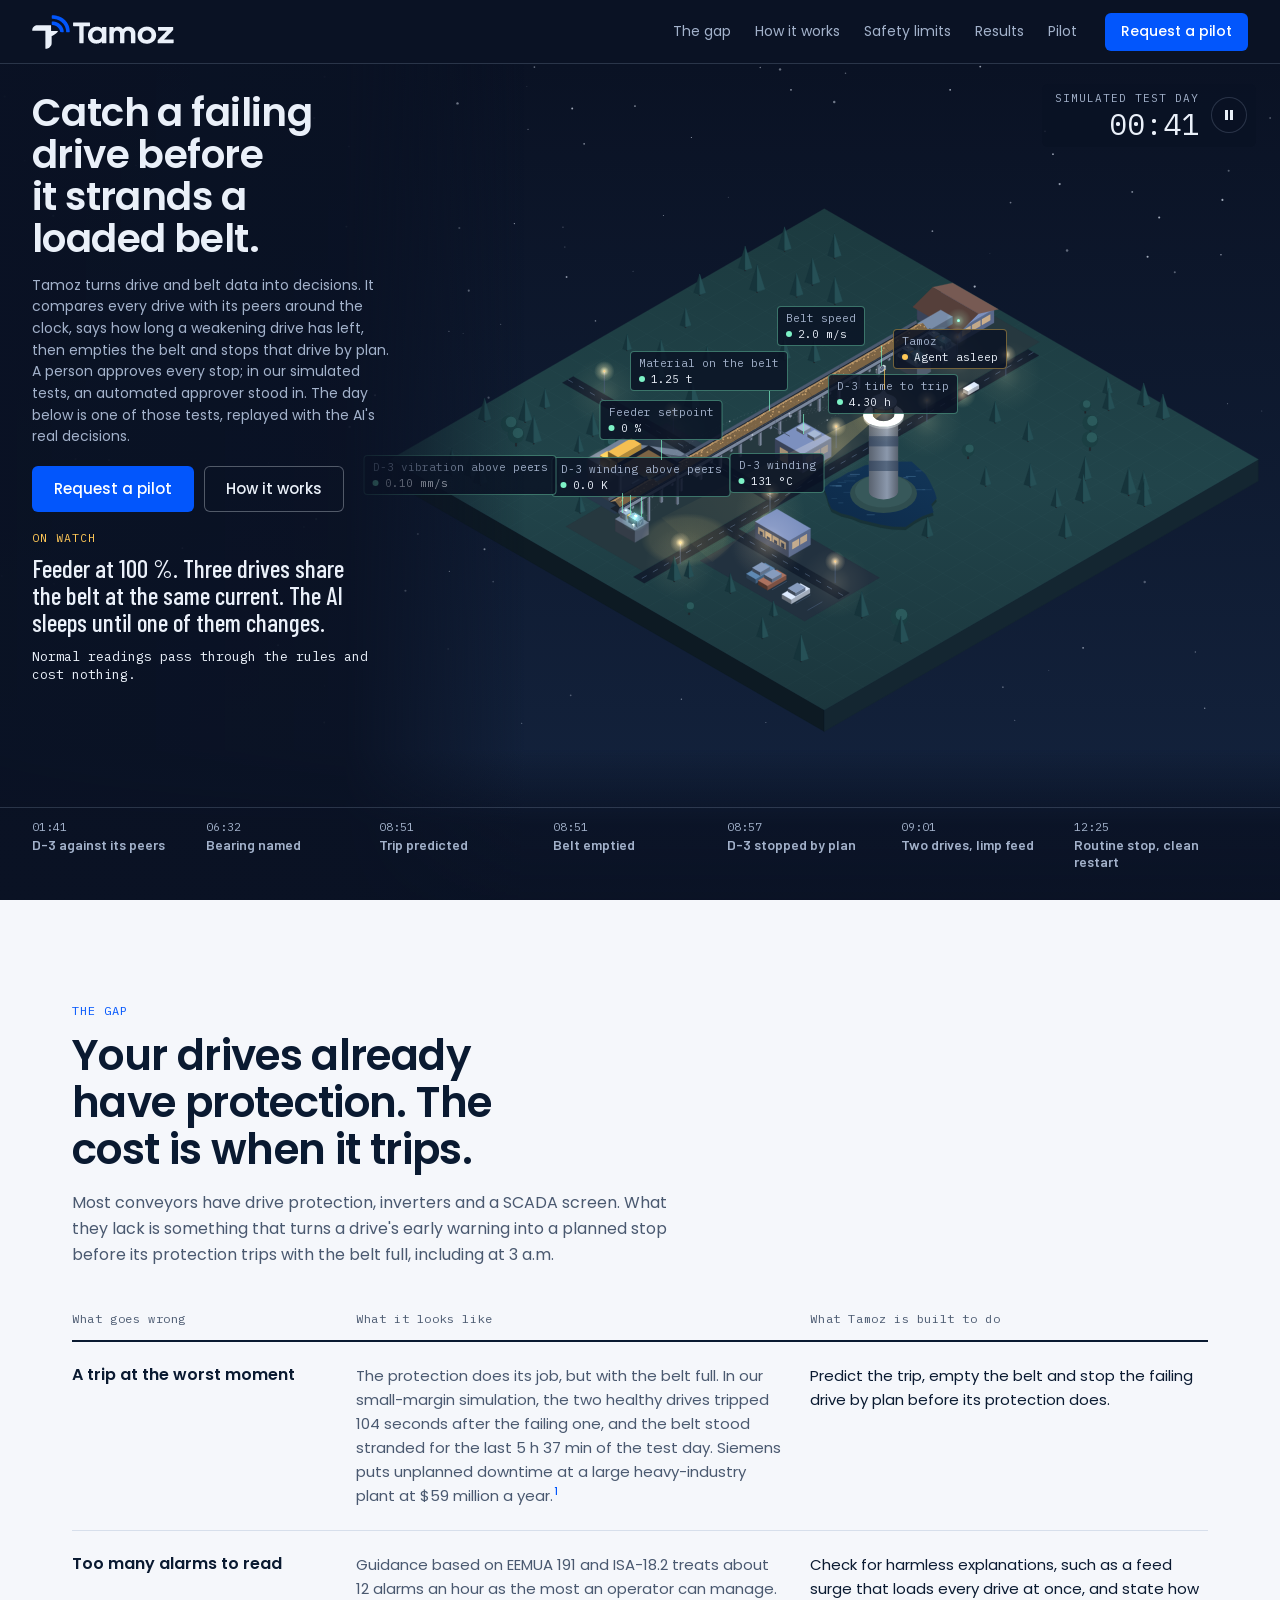
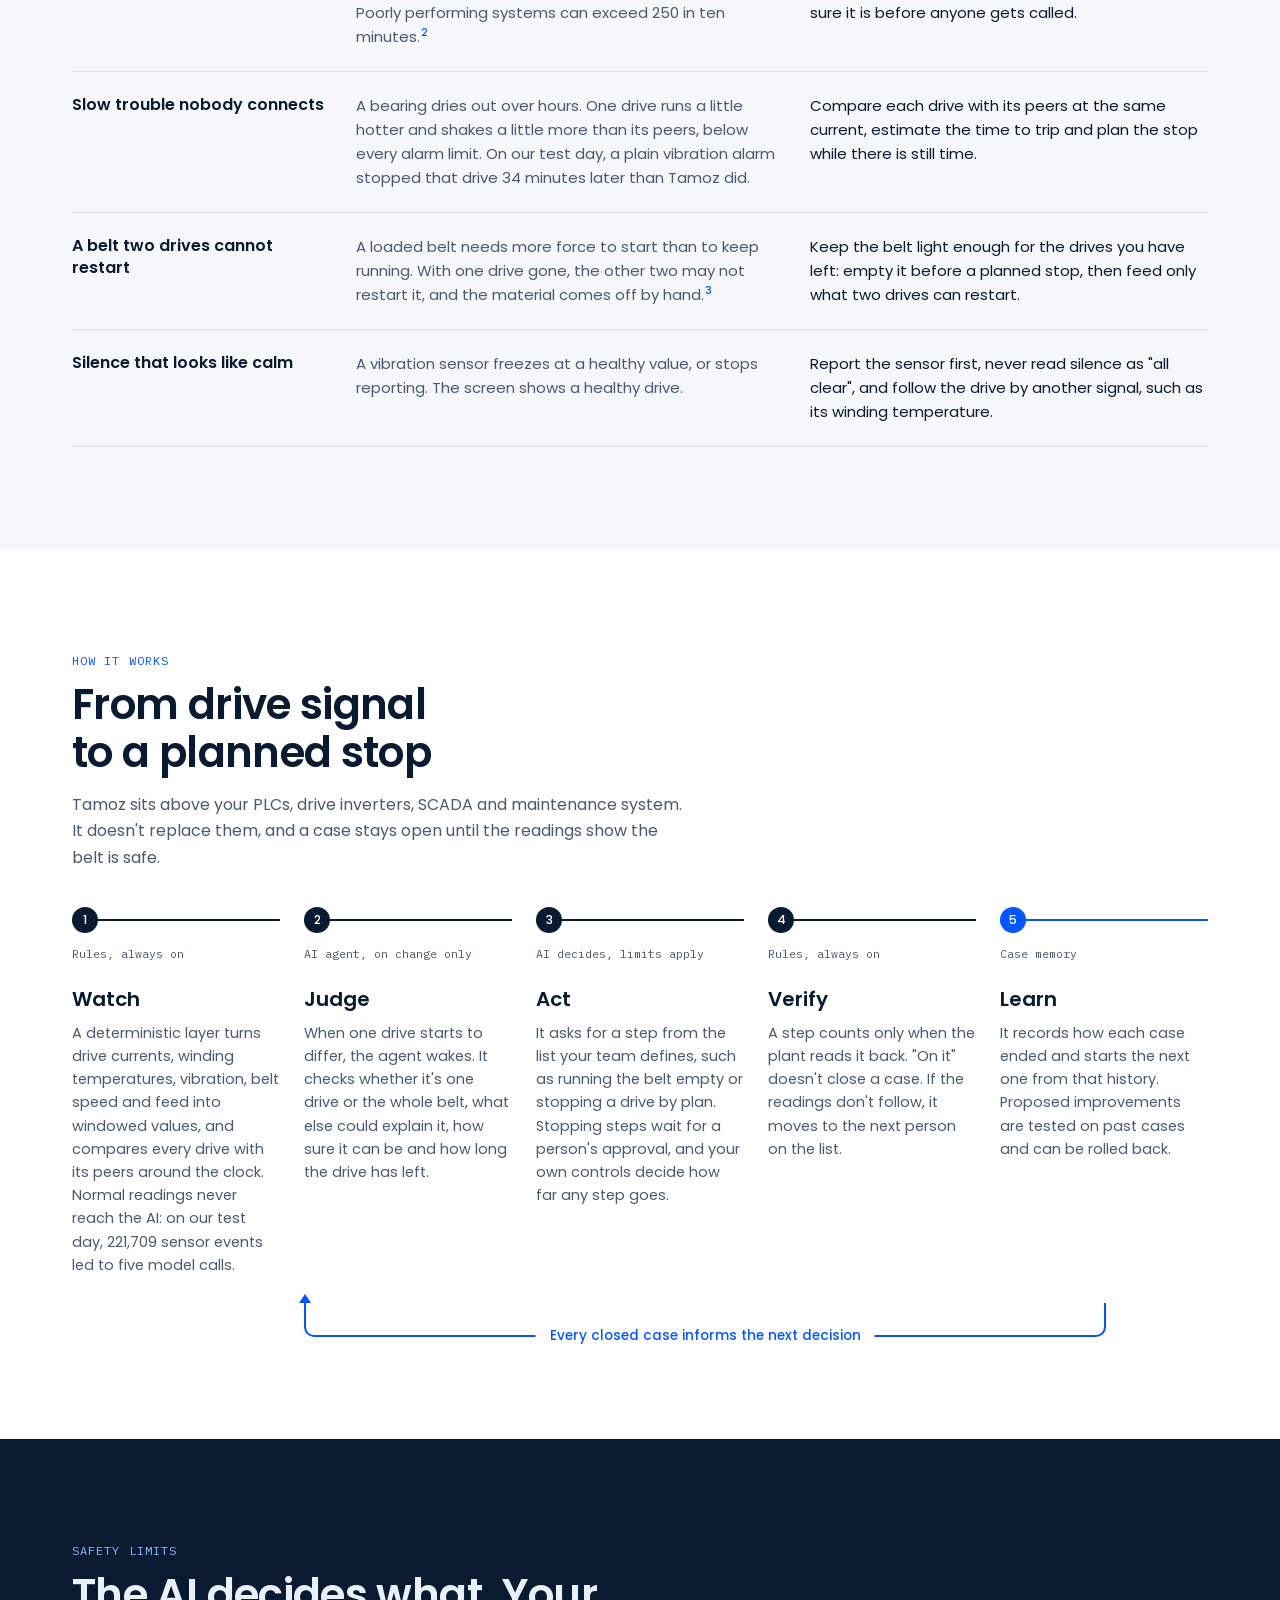
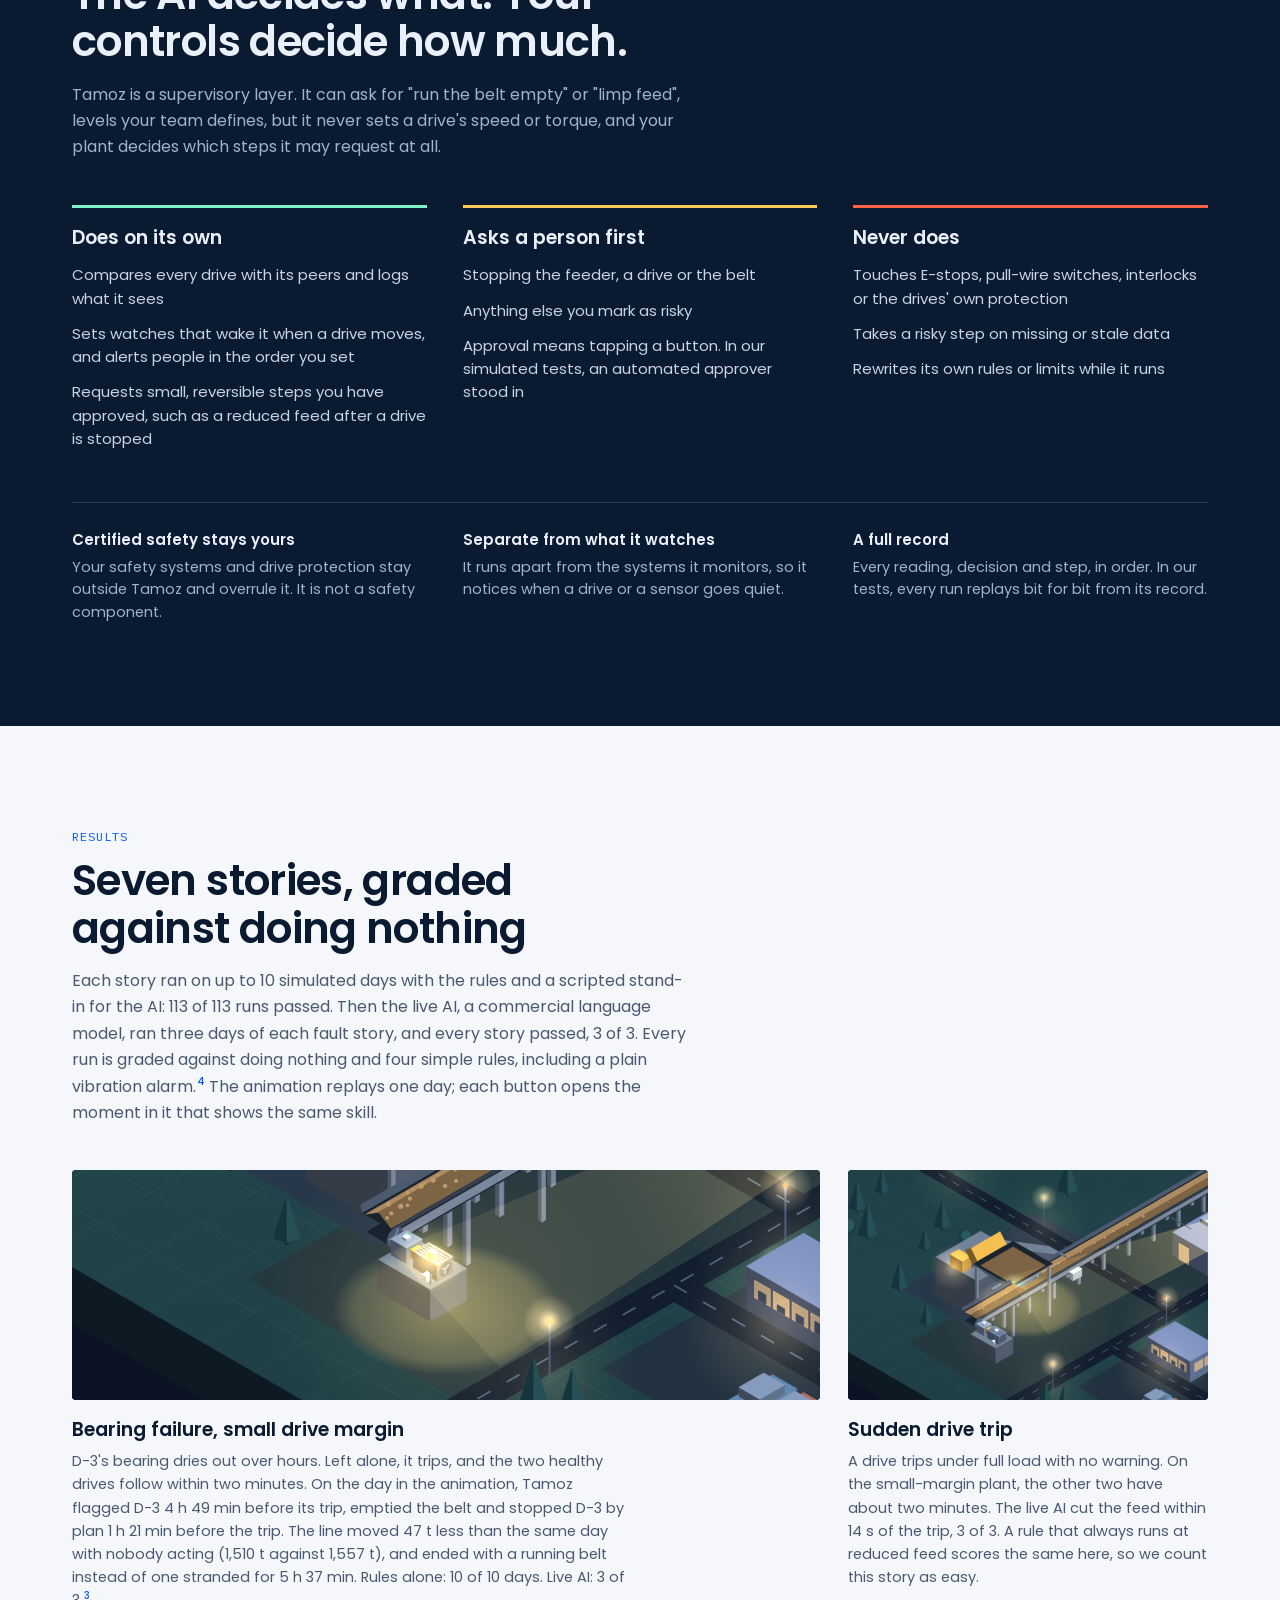
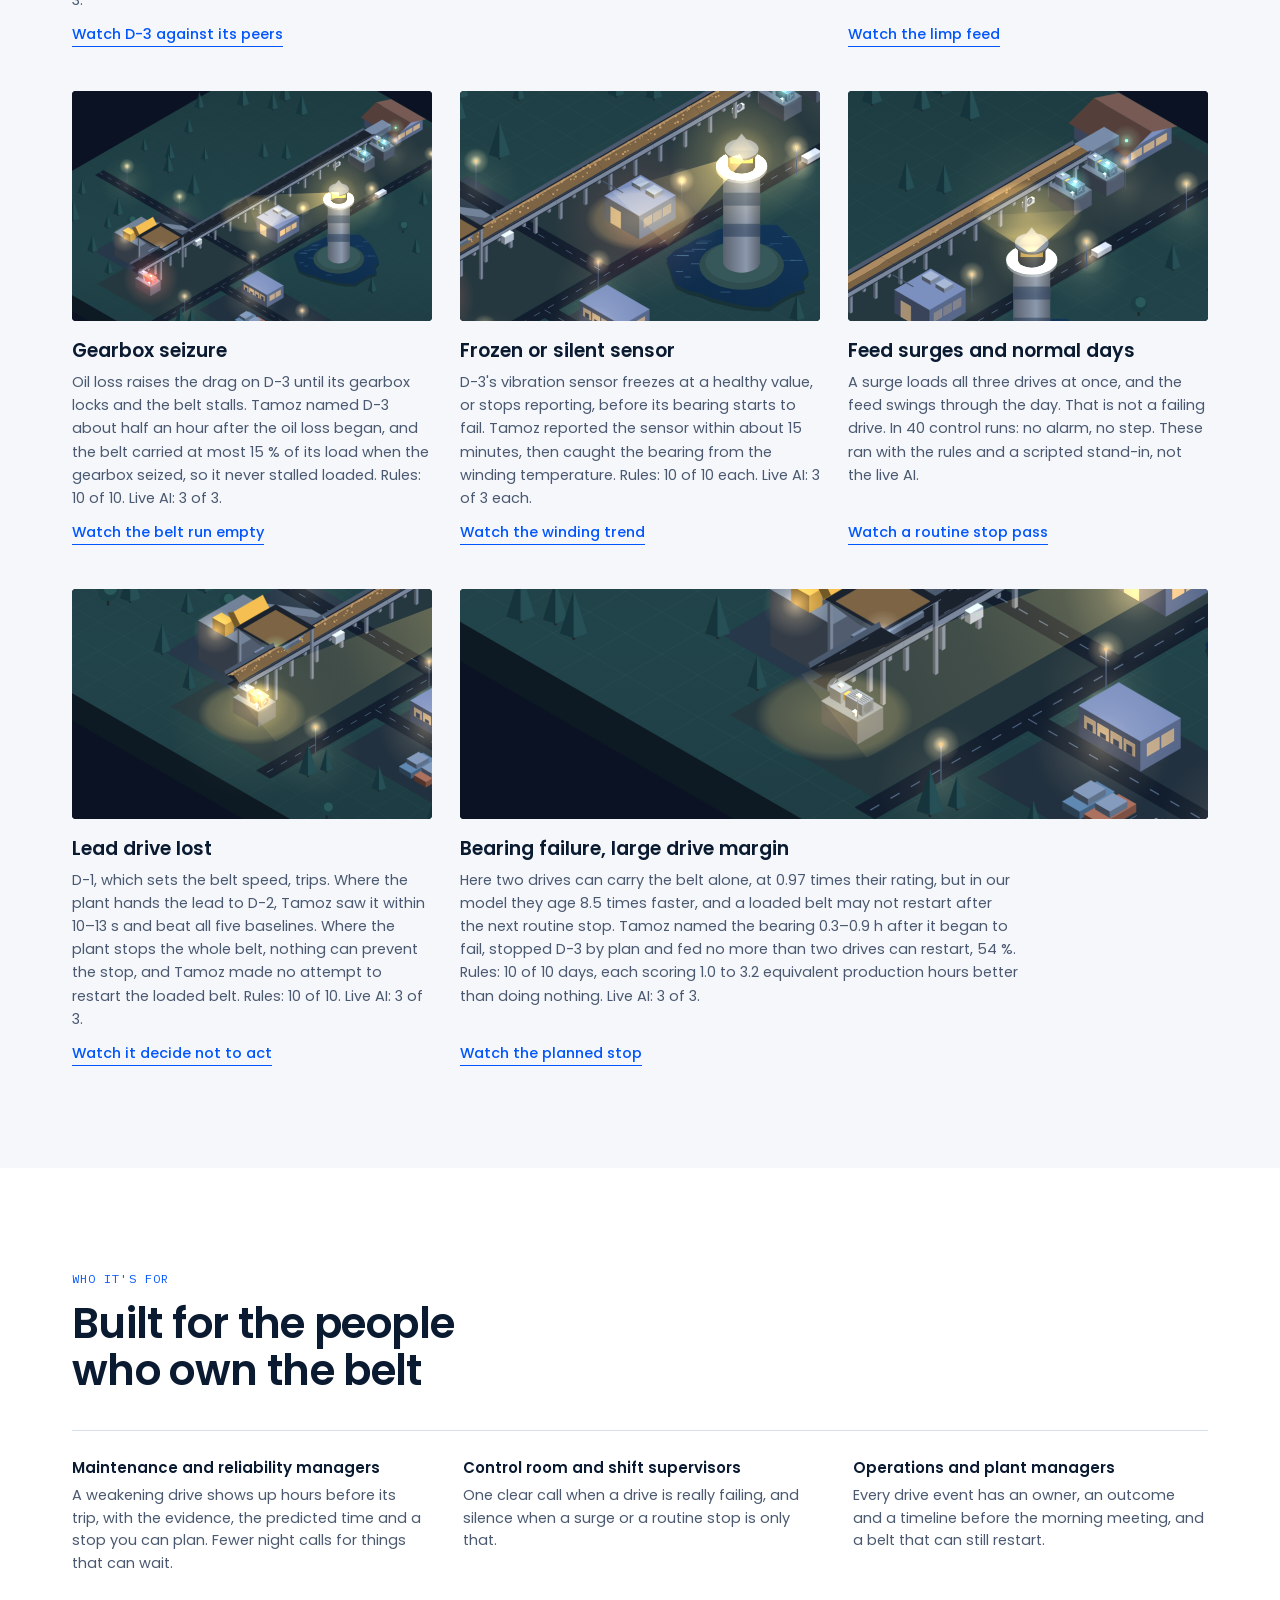
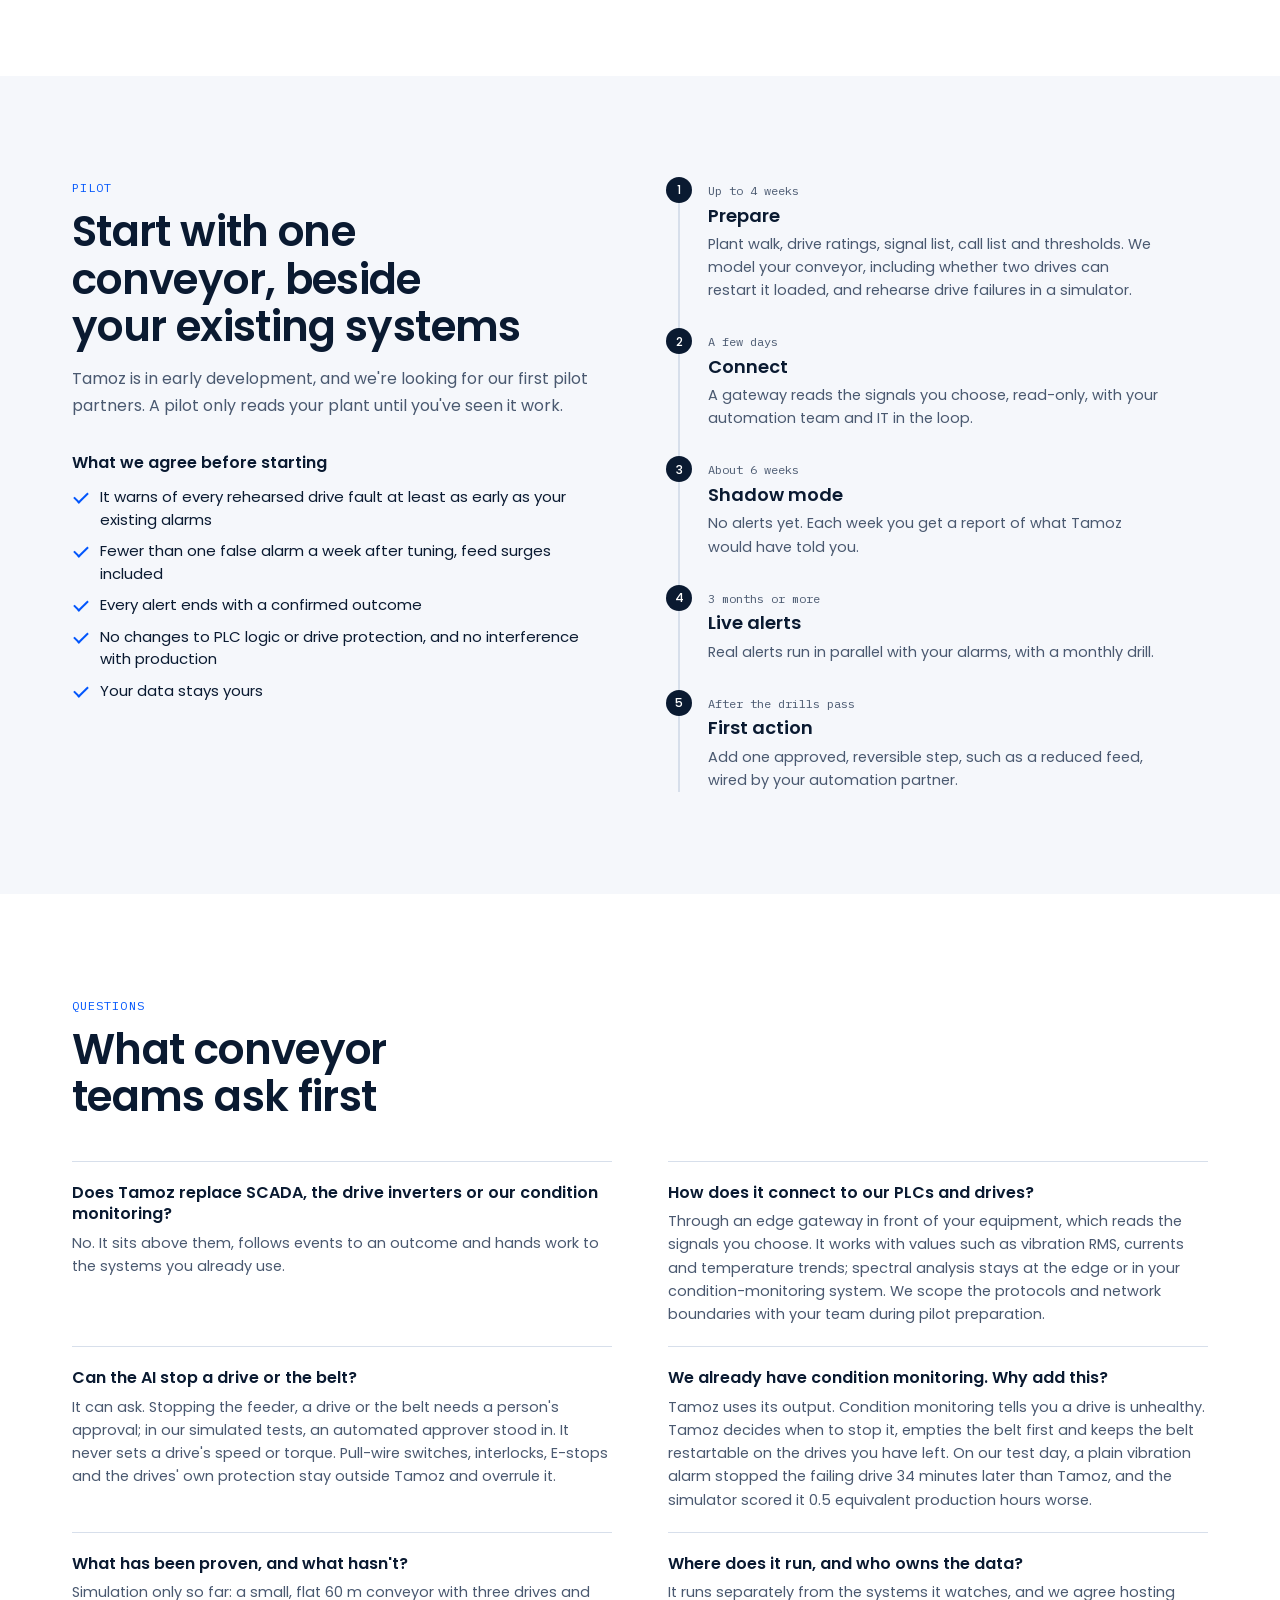
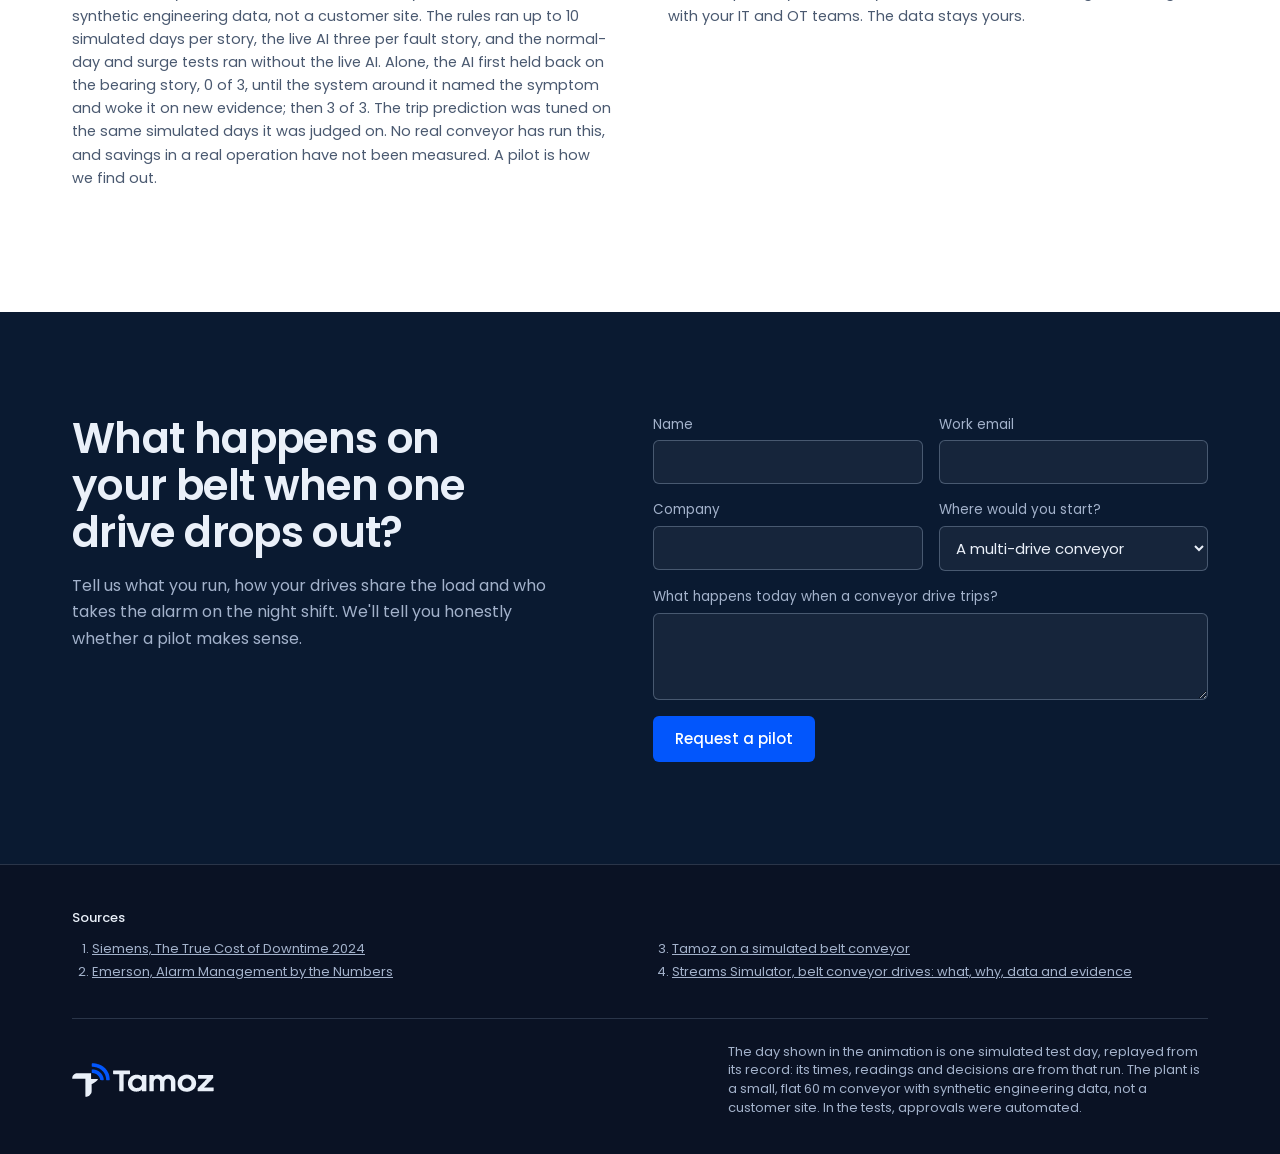
==== designs/conveyor.html @ 5e519dfa "Add the belt conveyor design designs/conveyor.html is designs/manufacturing.html adjusted for a mult" ====
<!doctype html><html lang="en"><head><meta charset="utf-8"><meta name=viewport content="width=device-width,initial-scale=1,viewport-fit=cover"><style>:root{color-scheme:light;box-sizing:border-box;padding-top:env(safe-area-inset-top,0px);padding-bottom:env(safe-area-inset-bottom,0px)}html{scroll-padding-top:env(safe-area-inset-top,0px)}body{margin:0;padding:0;font:14px -apple-system,BlinkMacSystemFont,sans-serif;background:#fff;color:#000}img{max-width:100%}[hidden]:not([hidden=until-found i]){display:none!important}</style>
<title>Tamoz for Belt Conveyors – AI Operator for Conveyor Drives</title>
<meta name="description" content="Tamoz compares each conveyor drive with its peers, predicts when a failing drive will trip, and asks a person to stop it by plan before the belt strands.">
<link rel="stylesheet" href="/fonts/fonts.css">
<!-- seo:start -->
<link rel="canonical" href="https://tamoz-systems.com/">
<link rel="icon" href="/favicon.ico" sizes="32x32">
<link rel="icon" href="/img/icon-192.png" type="image/png" sizes="192x192">
<link rel="apple-touch-icon" href="/img/apple-touch-icon.png">
<meta name="theme-color" content="#0a1224">
<meta property="og:type" content="website">
<meta property="og:site_name" content="Tamoz">
<meta property="og:locale" content="en_US">
<meta property="og:url" content="https://tamoz-systems.com/">
<meta property="og:title" content="Tamoz for Belt Conveyors – AI Operator for Conveyor Drives">
<meta property="og:description" content="Tamoz compares each conveyor drive with its peers, predicts when a failing drive will trip, and asks a person to stop it by plan before the belt strands.">
<meta property="og:image" content="https://tamoz-systems.com/img/og-image.jpg">
<meta property="og:image:width" content="1200">
<meta property="og:image:height" content="630">
<meta property="og:image:alt" content="Tamoz logo">
<meta name="twitter:card" content="summary_large_image">
<meta name="twitter:title" content="Tamoz for Belt Conveyors – AI Operator for Conveyor Drives">
<meta name="twitter:description" content="Tamoz compares each conveyor drive with its peers, predicts when a failing drive will trip, and asks a person to stop it by plan before the belt strands.">
<meta name="twitter:image" content="https://tamoz-systems.com/img/og-image.jpg">
<script type="application/ld+json">
{
 "@context": "https://schema.org",
 "@graph": [
  {
   "@type": "Organization",
   "@id": "https://tamoz-systems.com/#organization",
   "name": "Tamoz",
   "url": "https://tamoz-systems.com/",
   "logo": {
    "@type": "ImageObject",
    "url": "https://tamoz-systems.com/img/icon-512.png",
    "width": 512,
    "height": 512
   },
   "description": "Tamoz is an AI operator for IoT sensors and physical equipment. It watches sensor data, works out what each change means, acts within fixed limits and asks a person before anything risky."
  },
  {
   "@type": "WebSite",
   "@id": "https://tamoz-systems.com/#website",
   "url": "https://tamoz-systems.com/",
   "name": "Tamoz",
   "inLanguage": "en",
   "publisher": {
    "@id": "https://tamoz-systems.com/#organization"
   }
  },
  {
   "@type": "WebPage",
   "@id": "https://tamoz-systems.com/#webpage",
   "url": "https://tamoz-systems.com/",
   "name": "Tamoz for Belt Conveyors – AI Operator for Conveyor Drives",
   "description": "Tamoz compares each conveyor drive with its peers, predicts when a failing drive will trip, and asks a person to stop it by plan before the belt strands.",
   "inLanguage": "en",
   "isPartOf": {
    "@id": "https://tamoz-systems.com/#website"
   },
   "about": {
    "@id": "https://tamoz-systems.com/#organization"
   },
   "primaryImageOfPage": {
    "@type": "ImageObject",
    "url": "https://tamoz-systems.com/img/og-image.jpg"
   }
  },
  {
   "@type": "FAQPage",
   "@id": "https://tamoz-systems.com/#faq",
   "isPartOf": {
    "@id": "https://tamoz-systems.com/#website"
   },
   "mainEntity": [
    {
     "@type": "Question",
     "name": "Does Tamoz replace SCADA, the drive inverters or our condition monitoring?",
     "acceptedAnswer": {
      "@type": "Answer",
      "text": "No. It sits above them, follows events to an outcome and hands work to the systems you already use."
     }
    },
    {
     "@type": "Question",
     "name": "How does it connect to our PLCs and drives?",
     "acceptedAnswer": {
      "@type": "Answer",
      "text": "Through an edge gateway in front of your equipment, which reads the signals you choose. It works with values such as vibration RMS, currents and temperature trends; spectral analysis stays at the edge or in your condition-monitoring system. We scope the protocols and network boundaries with your team during pilot preparation."
     }
    },
    {
     "@type": "Question",
     "name": "Can the AI stop a drive or the belt?",
     "acceptedAnswer": {
      "@type": "Answer",
      "text": "It can ask. Stopping the feeder, a drive or the belt needs a person's approval; in our simulated tests, an automated approver stood in. It never sets a drive's speed or torque. Pull-wire switches, interlocks, E-stops and the drives' own protection stay outside Tamoz and overrule it."
     }
    },
    {
     "@type": "Question",
     "name": "We already have condition monitoring. Why add this?",
     "acceptedAnswer": {
      "@type": "Answer",
      "text": "Tamoz uses its output. Condition monitoring tells you a drive is unhealthy. Tamoz decides when to stop it, empties the belt first and keeps the belt restartable on the drives you have left. On our test day, a plain vibration alarm stopped the failing drive 34 minutes later than Tamoz, and the simulator scored it 0.5 equivalent production hours worse."
     }
    },
    {
     "@type": "Question",
     "name": "What has been proven, and what hasn't?",
     "acceptedAnswer": {
      "@type": "Answer",
      "text": "Simulation only so far: a small, flat 60 m conveyor with three drives and synthetic engineering data, not a customer site. The rules ran up to 10 simulated days per story, the live AI three per fault story, and the normal-day and surge tests ran without the live AI. Alone, the AI first held back on the bearing story, 0 of 3, until the system around it named the symptom and woke it on new evidence; then 3 of 3. The trip prediction was tuned on the same simulated days it was judged on. No real conveyor has run this, and savings in a real operation have not been measured. A pilot is how we find out."
     }
    },
    {
     "@type": "Question",
     "name": "Where does it run, and who owns the data?",
     "acceptedAnswer": {
      "@type": "Answer",
      "text": "It runs separately from the systems it watches, and we agree hosting with your IT and OT teams. The data stays yours."
     }
    }
   ]
  }
 ]
}
</script>
<!-- seo:end -->
<style>
.visually-hidden{position:absolute;width:1px;height:1px;margin:-1px;padding:0;overflow:hidden;clip:rect(0 0 0 0);white-space:nowrap;border:0}
/* Layout concept: the page opens at night inside one isometric world, then moves into daylight
   sections in the logo's navy, white and signal blue. Amber, red and mint keep the meaning they
   have in the animation: working, alarm, recovered. Single look by choice. */
:root{
  --night:#0a1224;
  --ink:#eaf0f9;
  --muted:#a3b2cb;
  --hair:rgba(190,208,235,.18);
  --alarm:#ff6347;
  --lantern:#ffc857;
  --clear:#7df2c6;
  --silent:#a7b3c8;
  --tag-bg:rgba(10,18,36,.84);
  --blue:#0256fc;
  --blue-lite:#8fb7ff;
  --logo-navy:#0a1a31;
  --paper:#f5f7fb;
  --white:#ffffff;
  --slate:#4a5970;
  --rule:#d7dfeb;
  --lede:"Poppins","Helvetica Neue",Arial,sans-serif;
  --display:"Barlow Condensed","Arial Narrow","Helvetica Neue",sans-serif;
  --body:"Barlow","Helvetica Neue",Arial,sans-serif;
  --data:"IBM Plex Mono",ui-monospace,Menlo,Consolas,monospace;
  /* the isometric world: every colour the script paints with (6-digit hex, read once at load) */
  --w-lit:#ffcf8a;--w-cold:#d8f2ff;
  --w-skytop:#0a1224;--w-skytopdawn:#34477a;--w-skylow:#14243f;--w-skylowdawn:#c9958d;--w-star:#e8f0ff;
  --w-edge:#0d1a23;--w-edge2:#142631;--w-ground:#1c3a3f;--w-ground2:#21444a;--w-ground3:#1b363d;--w-grid:#bfe0e6;
  --w-pad:#26383f;--w-yard:#27384a;--w-yard2:#22313f;--w-road:#121e2e;--w-roadline:#4a5f7c;
  --w-pond:#143a5e;--w-pond2:#0d2a49;--w-bank:#183237;--w-shimmer:#6fa6cc;--w-island:#2f4d4f;--w-island2:#37585a;
  --w-trunk:#23252b;--w-pine:#16343b;--w-pinelit:#265056;--w-leaf:#1b3f43;--w-leaflit:#2b5a5c;--w-pole:#4c5d78;
  --w-car1:#4a6d8f;--w-car2:#8a5a4a;--w-car3:#b4bfd0;--w-glass:#6b7d99;--w-truck:#c79a3f;
  --w-wall:#62739a;--w-house:#55668a;--w-roof:#5e4640;--w-mullion:#28334a;--w-concrete:#5a677a;
  --w-steel:#8796ad;--w-steeldark:#4a586f;--w-belt:#1a222e;--w-beltedge:#3a4658;--w-beltmark:#7f8ea6;
  --w-ore:#8a6f4d;--w-orelit:#c09a68;--w-hopper:#74849c;--w-chute:#5f7088;
  --w-motor:#5e7192;--w-gear:#7a8aa3;--w-guard:#c79a3f;--w-sensor:#c3d0e2;
  --w-tower:#9aa9bf;--w-band:#3b4a60;--w-band2:#566880;--w-cap:#c3d0e2;--w-head:#36465c;--w-headtop:#4f6079;--w-spire:#71829c;
  color-scheme:dark;
}
html{scroll-behavior:smooth}
@media (prefers-reduced-motion:reduce){html{scroll-behavior:auto}}
body{background:var(--night);color:var(--ink);font-family:var(--body);font-size:15px;line-height:1.45}
*{box-sizing:border-box}
.stage{position:relative;height:clamp(790px,calc(100vh - 64px),900px);overflow:hidden;display:grid;
  grid-template-columns:minmax(400px,32%) 1fr;grid-template-rows:auto minmax(0,1fr) auto;background:var(--night)}
.viewport{position:absolute;inset:0;overflow:hidden}
.viewport canvas{position:absolute;inset:0;width:100%;height:100%;display:block}
.viewport::after{content:"";position:absolute;inset:0;pointer-events:none;z-index:2;
  background:
    linear-gradient(90deg,rgba(10,18,36,.97) 0,rgba(10,18,36,.93) 27%,rgba(10,18,36,0) 41%),
    linear-gradient(0deg,rgba(10,18,36,.95) 0,rgba(10,18,36,.86) 76px,rgba(10,18,36,0) 150px)}

.lede,.log,.shift{position:relative;z-index:3}
.lede{grid-column:1;grid-row:1;display:flex;flex-direction:column;gap:14px;
  padding-block:28px 0;padding-left:max(32px,env(safe-area-inset-left,0px));padding-right:16px}
h1{margin:0;font-family:var(--lede);font-weight:600;font-size:clamp(30px,min(3.05vw,5.6vh),44px);line-height:1.08;letter-spacing:-.015em;text-wrap:balance}
.lede p{margin:0;font-family:var(--lede);color:var(--muted);max-width:44ch;font-size:14px;line-height:1.55}

.log{grid-column:1;grid-row:2;align-self:stretch;min-height:0;display:flex;flex-direction:column;gap:8px;
  padding-block:18px 18px;padding-left:max(32px,env(safe-area-inset-left,0px));padding-right:16px;min-width:0}
.log-zone{margin:0;font-family:var(--data);font-size:11.5px;letter-spacing:.09em;text-transform:uppercase;color:var(--lantern)}
.log .log-title{margin:0;font-family:var(--display);font-weight:500;font-size:25px;line-height:1.08;text-wrap:balance}
#lines{list-style:none;margin:4px 0 0;padding:0;display:flex;flex-direction:column;gap:6px;flex:1 1 auto;min-height:0;overflow:hidden}
#lines.clip{-webkit-mask-image:linear-gradient(#0000,#000 30px);mask-image:linear-gradient(#0000,#000 30px)}
#lines li{display:grid;grid-template-columns:42px 1fr;gap:8px;font-family:var(--data);font-size:13px;line-height:1.42;color:var(--muted);animation:rise .4s ease-out both}
#lines li b{font-weight:400;opacity:.72}
#lines li:last-child{color:var(--ink)}
#lines li span{min-width:0}
#lines li.plain{grid-template-columns:1fr}
#lines.wide li{grid-template-columns:88px 1fr}
@keyframes rise{from{opacity:0;transform:translateY(5px)}to{opacity:1;transform:none}}

.shift{grid-column:1/-1;grid-row:3;display:grid;grid-template-columns:repeat(7,minmax(0,1fr));gap:0;
  border-top:1px solid var(--hair);margin:0;list-style:none;
  padding-block:0;padding-left:max(32px,env(safe-area-inset-left,0px));padding-right:max(32px,env(safe-area-inset-right,0px))}
.shift li{min-width:0}
.shift button{all:unset;box-sizing:border-box;display:flex;flex-direction:column;gap:2px;width:100%;height:100%;min-height:76px;padding:11px 12px 12px 0;cursor:pointer;position:relative}
.shift button::before{content:"";position:absolute;left:0;right:10px;top:-1px;height:2px;background:var(--lantern);transform:scaleX(var(--p,0));transform-origin:left}
.shift button:focus-visible{outline:2px solid var(--lantern);outline-offset:-3px;border-radius:2px}
.s-time{font-family:var(--data);font-size:11.5px;color:var(--muted)}
.s-name{font-weight:600;font-size:14px;line-height:1.2;color:var(--muted);transition:color .3s}
.s-res{font-size:12px;line-height:1.25;color:var(--res,var(--muted));opacity:0;transition:opacity .5s}
.shift li.done .s-res{opacity:1}
.shift li.done .s-name,.shift li.now .s-name,.shift button:hover .s-name{color:var(--ink)}
.shift li.now .s-time{color:var(--lantern)}

.watch{position:absolute;z-index:3;top:calc(20px + env(safe-area-inset-top,0px));right:max(24px,env(safe-area-inset-right,0px));padding:7px 9px 7px 13px;border-radius:6px;background:var(--tag-bg);
  display:grid;grid-template-columns:auto auto;align-items:center;column-gap:12px;text-align:right}
.watch small{grid-column:1;font-family:var(--data);font-size:11px;letter-spacing:.09em;text-transform:uppercase;color:var(--muted)}
.watch time{grid-column:1;font-family:var(--data);font-size:30px;font-weight:400;line-height:1.1;font-variant-numeric:tabular-nums}
.watch button{all:unset;grid-column:2;grid-row:1/3;width:34px;height:34px;border:1px solid var(--hair);border-radius:50%;display:grid;place-items:center;cursor:pointer;color:var(--ink);background:var(--tag-bg)}
.watch button:hover{border-color:var(--muted)}
.watch button:focus-visible{outline:2px solid var(--lantern);outline-offset:2px}
.watch svg{width:12px;height:12px;fill:currentColor}

#tags{position:absolute;inset:0;z-index:1;pointer-events:none;overflow:hidden}
.tag{position:absolute;left:0;top:0;will-change:transform;transition:opacity .45s;--c:var(--clear)}
.tag[data-st=alarm]{--c:var(--alarm)}
.tag[data-st=check],.tag[data-st=wait]{--c:var(--lantern)}
.tag[data-st=silent]{--c:var(--silent)}
.tag[data-st=tower]{--c:var(--lantern)}
.tag-in{position:absolute;bottom:20px;left:0;transform:translateX(calc(-50% + var(--ox,0px)));display:flex;flex-direction:column;gap:1px;
  white-space:nowrap;background:var(--tag-bg);border:1px solid color-mix(in srgb,var(--c) 42%,transparent);border-radius:4px;padding:4px 8px;font-family:var(--data);font-size:11px;line-height:1.3}
.tag::after{content:"";position:absolute;left:-.5px;bottom:0;width:1px;height:20px;background:color-mix(in srgb,var(--c) 70%,transparent)}
.tag-k{color:var(--muted)}
.tag-v{color:var(--ink);font-variant-numeric:tabular-nums}
.tag-v::before{content:"";display:inline-block;width:6px;height:6px;border-radius:50%;background:var(--c);margin-right:6px;vertical-align:1px}
.tag-sub,.spark{display:none}
.tag.on .tag-in{padding:8px 11px 9px;gap:2px;min-width:176px}
.tag.on .tag-in{transform:translateX(-50%)}
.tag.on .tag-v{font-size:21px;line-height:1.2;color:var(--c)}
.tag.on .tag-v::before{display:none}
.tag.on .tag-sub{display:block;color:var(--muted)}
.tag.on .spark{display:block;width:100%;height:30px;margin-top:4px;overflow:visible}
.tag[data-st=silent] .tag-in{border-style:dashed}
.spark polyline{fill:none;stroke:var(--c);stroke-width:1.4;vector-effect:non-scaling-stroke;stroke-linejoin:round}
.spark line{stroke:var(--muted);stroke-width:1;stroke-dasharray:2 3;vector-effect:non-scaling-stroke;opacity:.65}


/* ---------- site chrome ---------- */
body::before{content:"";position:fixed;inset:0 0 auto;height:env(safe-area-inset-top,0px);z-index:30;background:var(--night)}
.bar{position:sticky;top:env(safe-area-inset-top,0px);z-index:20;display:flex;align-items:center;gap:28px;height:64px;background:var(--night);border-bottom:1px solid var(--hair);
  padding-left:max(32px,env(safe-area-inset-left,0px));padding-right:max(32px,env(safe-area-inset-right,0px));font-family:var(--lede)}
.logo{display:block;color:var(--ink);line-height:0}
.logo svg{display:block;height:34px;width:calc(34px * 4.173)}
.logo:focus-visible,.bar nav a:focus-visible,.case button:focus-visible,.foot a:focus-visible{outline:2px solid var(--blue-lite);outline-offset:3px;border-radius:2px}
.bar nav{display:flex;gap:24px;margin-left:auto}
.bar nav a{color:var(--muted);font-size:14px;text-decoration:none;white-space:nowrap}
.bar nav a:hover{color:var(--ink)}
.btn{display:inline-flex;align-items:center;justify-content:center;min-height:46px;padding:0 22px;border:0;border-radius:6px;background:var(--blue);color:#fff;font-family:var(--lede);font-weight:500;font-size:15px;text-decoration:none;cursor:pointer;white-space:nowrap}
.btn:hover{background:#1c69ff}
.btn:focus-visible{outline:2px solid var(--blue-lite);outline-offset:2px}
.btn-small{min-height:38px;padding:0 16px;font-size:14px}
.btn-quiet{background:transparent;color:var(--ink);box-shadow:inset 0 0 0 1px rgba(234,240,249,.32)}
.btn-quiet:hover{background:rgba(234,240,249,.08)}
.cta-row{display:flex;flex-wrap:wrap;gap:10px;margin-top:4px}

/* ---------- sections ---------- */
.sec{background:var(--paper);color:var(--logo-navy);font-family:var(--lede);padding-block:clamp(56px,8vw,104px);scroll-margin-top:64px}
#top{scroll-margin-top:64px}
.sec-white{background:var(--white)}
.sec-night{background:var(--logo-navy);color:var(--ink)}
.wrap{max-width:1200px;margin:0 auto;padding-left:max(32px,env(safe-area-inset-left,0px));padding-right:max(32px,env(safe-area-inset-right,0px))}
.eyebrow{margin:0 0 12px;font-family:"IBM Plex Mono",ui-monospace,Menlo,monospace;font-size:12px;letter-spacing:.09em;text-transform:uppercase;color:var(--blue)}
.sec-night .eyebrow{color:var(--blue-lite)}
.sec h2{margin:0;font-weight:600;font-size:clamp(28px,3.3vw,44px);line-height:1.12;letter-spacing:-.015em;max-width:22ch;text-wrap:balance}
.intro{margin:16px 0 0;max-width:62ch;font-size:16px;line-height:1.65;color:var(--slate)}
.sec-night .intro{color:var(--muted)}
.ref{font-size:.68em;vertical-align:super;line-height:0;margin-left:1px;color:var(--blue);text-decoration:none;font-weight:500}
.ref:hover{text-decoration:underline}

/* the gap */
.table-scroll{margin-top:40px;overflow-x:auto}
.gap{width:100%;min-width:720px;border-collapse:collapse;font-size:15px;line-height:1.6}
.gap thead th{text-align:left;font-family:"IBM Plex Mono",ui-monospace,Menlo,monospace;font-weight:400;font-size:12px;letter-spacing:.05em;color:var(--slate);padding:0 24px 12px 0;border-bottom:2px solid var(--logo-navy)}
.gap tbody th{text-align:left;font-weight:600;width:25%;padding:22px 28px 22px 0;vertical-align:top;line-height:1.35;font-size:16px}
.gap td{padding:22px 28px 22px 0;vertical-align:top;color:var(--slate);width:40%}
.gap td:last-child{color:var(--logo-navy);width:35%;padding-right:0}
.gap tbody tr{border-bottom:1px solid var(--rule)}

/* how it works */
.flow{list-style:none;margin:48px 0 0;padding:0;display:grid;grid-template-columns:repeat(5,minmax(0,1fr));gap:24px;position:relative;counter-reset:step}
.flow li{counter-increment:step;padding-top:26px;border-top:2px solid var(--logo-navy);position:relative;min-width:0}
.flow li::before{content:counter(step);position:absolute;top:-14px;left:0;width:26px;height:26px;border-radius:50%;background:var(--logo-navy);color:#fff;display:grid;place-items:center;font-size:12px;font-weight:500}
.flow li:last-child{border-top-color:var(--blue)}
.flow li:last-child::before{background:var(--blue)}
.who{display:block;font-family:"IBM Plex Mono",ui-monospace,Menlo,monospace;font-size:11.5px;color:var(--slate);margin-bottom:8px;min-height:2.6em;line-height:1.3}
.flow h3{margin:0 0 8px;font-weight:600;font-size:20px}
.flow p{margin:0;font-size:14.5px;line-height:1.6;color:var(--slate)}
.loop{margin:26px 0 0;margin-left:calc(20% + 5px);margin-right:calc(10% - 12px);height:34px;border:2px solid var(--blue);border-top:0;border-radius:0 0 10px 10px;position:relative;text-align:center}
.loop::before{content:"";position:absolute;left:-7px;top:-9px;border:6px solid transparent;border-bottom:9px solid var(--blue);border-top:0}
.loop span{position:absolute;left:50%;bottom:-11px;transform:translateX(-50%);background:var(--white);padding:0 14px;font-size:13.5px;font-weight:500;color:var(--blue);white-space:nowrap}

/* limits */
.rules{margin-top:44px;display:grid;grid-template-columns:repeat(3,minmax(0,1fr));gap:36px}
.rule-col{border-top:3px solid var(--c);padding-top:16px;min-width:0}
.rule-col h3{margin:0 0 12px;font-weight:600;font-size:19px}
.rule-col ul{list-style:none;margin:0;padding:0;display:flex;flex-direction:column;gap:12px;font-size:15px;line-height:1.55;color:#c8d3e4}
.facts{margin:52px 0 0;display:grid;grid-template-columns:repeat(3,minmax(0,1fr));gap:36px;border-top:1px solid var(--hair);padding-top:26px}
.facts dt{font-weight:600;font-size:15px}
.facts dd{margin:5px 0 0;font-size:14.5px;line-height:1.55;color:var(--muted)}

/* use cases */
.cases{margin-top:44px;display:grid;grid-template-columns:repeat(3,minmax(0,1fr));gap:44px 28px}
.case{display:flex;flex-direction:column;align-items:flex-start;min-width:0}
.case.wide{grid-column:span 2}
.case canvas{display:block;width:100%;height:230px;background:var(--night);border-radius:4px}
.case h3{margin:18px 0 8px;font-weight:600;font-size:19px;line-height:1.25}
.case p{margin:0 0 12px;font-size:14.5px;line-height:1.6;color:var(--slate);max-width:62ch}
.case button{all:unset;margin-top:auto;cursor:pointer;color:var(--blue);font-weight:500;font-size:14.5px;border-bottom:1px solid currentColor;line-height:1.5}
.case button:hover{color:#0040c4}

/* pilot */
.pilot{display:grid;grid-template-columns:minmax(0,1fr) minmax(0,1fr);gap:clamp(36px,6vw,80px)}
.agree{margin:32px 0 12px;font-weight:600;font-size:16px}
.ticks{list-style:none;margin:0;padding:0;display:flex;flex-direction:column;gap:9px;font-size:15px;line-height:1.5}
.ticks li{display:grid;grid-template-columns:18px 1fr;gap:10px}
.ticks li::before{content:"";width:12px;height:6px;margin:6px 0 0 2px;border-left:2px solid var(--blue);border-bottom:2px solid var(--blue);transform:rotate(-45deg)}
.phases{list-style:none;margin:0;padding:0;counter-reset:ph;border-left:2px solid var(--rule)}
.phases li{counter-increment:ph;position:relative;padding:0 0 28px 28px}
.phases li:last-child{padding-bottom:0}
.phases li::before{content:counter(ph);position:absolute;left:-14px;top:-2px;width:26px;height:26px;border-radius:50%;background:var(--logo-navy);color:#fff;display:grid;place-items:center;font-size:12px;font-weight:500}
.phases span{font-family:"IBM Plex Mono",ui-monospace,Menlo,monospace;font-size:12px;color:var(--slate)}
.phases h3{margin:2px 0 4px;font-weight:600;font-size:18px}
.phases p{margin:0;font-size:14.5px;line-height:1.6;color:var(--slate);max-width:50ch}

/* faq */
.roles{margin-top:36px;border-top:1px solid var(--rule)}
.roles dd{color:var(--slate)}
.faq{margin:40px 0 0;display:grid;grid-template-columns:repeat(2,minmax(0,1fr));gap:0 56px}
.sec-white .faq>div,.faq>div{padding:20px 0;border-top:1px solid var(--rule);min-width:0}
.faq dt{font-weight:600;font-size:16px;line-height:1.35}
.faq dd{margin:7px 0 0;font-size:14.5px;line-height:1.6;color:var(--slate)}

/* contact */
.contact{display:grid;grid-template-columns:minmax(0,1fr) minmax(0,1.1fr);gap:clamp(36px,6vw,80px);align-items:start}
#pilotForm{display:flex;flex-direction:column;gap:16px;align-items:flex-start;min-width:0}
.two{display:grid;grid-template-columns:repeat(2,minmax(0,1fr));gap:16px;width:100%}
.field{display:flex;flex-direction:column;gap:6px;width:100%;min-width:0}
.field label{font-size:13.5px;color:var(--muted)}
.field input,.field select,.field textarea{width:100%;min-height:44px;padding:10px 12px;border:1px solid rgba(190,208,235,.3);border-radius:6px;background:rgba(255,255,255,.05);color:var(--ink);font:inherit;font-size:15px}
.field select option{color:#0a1a31}
.field input:focus-visible,.field select:focus-visible,.field textarea:focus-visible{outline:2px solid var(--blue-lite);outline-offset:1px}
.form-status{margin:0;font-size:14px;line-height:1.5;color:var(--lantern)}
.form-status.ok{color:var(--clear)}
.btn:disabled{opacity:.6;cursor:wait}

/* footer */
.foot{background:var(--night);color:var(--muted);font-family:var(--lede);padding-block:44px 36px;border-top:1px solid var(--hair);font-size:13px}
.foot h2{margin:0 0 10px;font-size:13px;font-weight:500;color:var(--ink)}
.foot ol{margin:0;padding-left:20px;columns:2;column-gap:44px;line-height:1.75}
.foot li{break-inside:avoid}
.foot ol a{color:var(--muted)}
.foot ol a:hover{color:var(--ink)}
#sources{scroll-margin-top:80px}
.foot-end{display:flex;flex-wrap:wrap;gap:16px 32px;align-items:center;justify-content:space-between;margin-top:34px;padding-top:24px;border-top:1px solid var(--hair)}
.foot-end p{margin:0;max-width:60ch}

@media (max-width:1040px){
  .bar nav{display:none}
  .bar .btn{margin-left:auto}
  .flow{grid-template-columns:repeat(2,minmax(0,1fr));row-gap:36px}
  .who{min-height:0}
  .loop{display:none}
  .cases{grid-template-columns:repeat(2,minmax(0,1fr))}
  .case.wide{grid-column:span 2}
  .case:nth-child(7){grid-column:span 2}
}
@media (max-width:860px){
  .bar{padding-left:max(16px,env(safe-area-inset-left,0px));padding-right:max(16px,env(safe-area-inset-right,0px));height:58px}
  .logo svg{height:28px;width:calc(28px * 4.173)}
  .sec{scroll-margin-top:58px}
  #top{scroll-margin-top:58px}
  .wrap{padding-left:max(16px,env(safe-area-inset-left,0px));padding-right:max(16px,env(safe-area-inset-right,0px))}
  .flow,.rules,.facts,.pilot,.faq,.contact,.two{grid-template-columns:minmax(0,1fr)}
  .gap{width:100%}
  .cases{grid-template-columns:minmax(0,1fr)}
  .case.wide,.case:nth-child(7){grid-column:auto}
  .case canvas{height:210px}
  .foot ol{columns:1}
  .table-scroll{overflow-x:visible}
  .gap{min-width:0;display:block}
  .gap thead{position:absolute;width:1px;height:1px;overflow:hidden;clip-path:inset(50%)}
  .gap tbody,.gap tbody tr,.gap tbody th,.gap td{display:block;width:auto;padding-right:0}
  .gap tbody tr{padding-block:20px}
  .gap tbody th,.gap td{padding-block:0}
  .gap td{margin-top:8px}
  .gap td:last-child{font-weight:500;width:auto}
}
@media (max-width:860px){
  html,body{height:auto}
  .stage{display:flex;flex-direction:column;height:auto;min-height:0;overflow:visible}
  .lede{order:1;padding-block:20px 14px;padding-left:max(16px,env(safe-area-inset-left,0px));padding-right:max(16px,env(safe-area-inset-right,0px))}
  h1{font-size:clamp(30px,8.6vw,40px)}
  .viewport{order:2;position:relative;inset:auto;width:100%;max-width:100%;aspect-ratio:1/.92;flex:none}
  .viewport::after{background:none}
  .watch{top:8px;right:max(12px,env(safe-area-inset-right,0px))}
  .watch time{font-size:22px}
  .shift{order:3;display:flex;overflow-x:auto;scrollbar-width:none;padding-left:max(16px,env(safe-area-inset-left,0px));padding-right:max(16px,env(safe-area-inset-right,0px))}
  .shift::-webkit-scrollbar{display:none}
  .shift li{flex:0 0 136px}
  .log{order:4;padding-block:14px 26px;padding-left:max(16px,env(safe-area-inset-left,0px));padding-right:max(16px,env(safe-area-inset-right,0px))}
  .log{align-self:auto}
  #lines{min-height:236px;flex:none;overflow:visible}
  .tag:not(.on):not(.keep){opacity:0!important}
  .tag.on .tag-in{min-width:150px}
}
@media (prefers-reduced-motion:reduce){
  #lines li{animation:none}
  .tag,.s-name,.s-res{transition:none}
}
</style>

</head>
<body>
<svg width="0" height="0" style="position:absolute" aria-hidden="true"><symbol id="tamoz-logo" viewBox="0 0 5429 1301"><path fill="currentColor" fill-rule="evenodd" d="M 1581.445 288.956 C 1580.315 289.415, 1578.007 291.367, 1576.315 293.294 L 1573.239 296.797 1572.483 341.648 C 1571.539 397.597, 1572.142 421.761, 1574.575 425.474 C 1578.710 431.785, 1571.316 431.396, 1695.109 431.821 C 1757.044 432.034, 1808.270 432.549, 1808.944 432.966 C 1810.257 433.777, 1810.798 969.648, 1809.525 1008 C 1808.666 1033.883, 1810.122 1068.550, 1812.237 1072.555 C 1815.474 1078.686, 1812.638 1078.465, 1892.141 1078.806 C 1972.578 1079.151, 1970.136 1079.330, 1973.684 1072.829 C 1975.425 1069.637, 1975.521 1056.379, 1976 751.713 C 1976.428 479.613, 1976.703 433.802, 1977.911 433.055 C 1978.687 432.575, 2030.967 432.029, 2094.088 431.842 C 2208.706 431.500, 2208.858 431.497, 2211.677 429.408 C 2213.230 428.257, 2215.563 425.782, 2216.863 423.908 L 2219.226 420.500 2218.747 359.460 C 2218.232 293.757, 2218.365 295.355, 2212.997 290.498 C 2210.802 288.511, 2209.129 288.499, 1897.145 288.311 C 1724.640 288.207, 1582.575 288.497, 1581.445 288.956 M 193.500 390.174 C 189.650 390.671, 182.450 391.767, 177.500 392.611 C 172.550 393.455, 165.899 394.558, 162.719 395.063 C 159.540 395.568, 155.625 396.660, 154.019 397.490 C 152.413 398.321, 149.934 399, 148.510 399 C 147.086 399, 144.251 399.836, 142.210 400.858 C 140.170 401.880, 137.150 403.035, 135.500 403.425 C 133.850 403.815, 126.488 407.141, 119.139 410.817 C 100.691 420.045, 98.772 421.117, 95.084 424.250 C 93.303 425.762, 91.306 427, 90.646 427 C 85.486 427, 44 468.053, 44 473.160 C 44 473.706, 42.586 475.568, 40.857 477.297 C 39.129 479.025, 37.052 482.024, 36.243 483.961 C 35.433 485.898, 33.698 488.759, 32.386 490.318 C 31.074 491.878, 30 493.931, 30 494.882 C 30 495.833, 28.899 498.104, 27.552 499.929 C 26.206 501.754, 24.798 504.642, 24.424 506.347 C 24.049 508.052, 22.634 511.203, 21.279 513.350 C 19.666 515.905, 18.986 518.147, 19.310 519.843 C 19.625 521.487, 19.111 523.315, 17.903 524.851 C 16.683 526.402, 16 528.859, 16 531.701 C 16 534.138, 15.467 537.114, 14.816 538.316 C 12.238 543.071, 8.886 568.945, 8.906 583.939 C 8.922 595.584, 9.070 596.525, 11.230 598.684 L 13.536 600.991 260.595 601.030 C 480.130 601.065, 507.896 601.239, 509.827 602.591 L 512 604.113 512 943.606 C 512 1306.973, 511.716 1285.802, 516.648 1290.131 C 517.666 1291.025, 520.075 1291.990, 522 1292.275 C 527.235 1293.050, 555.560 1291.161, 563 1289.540 C 566.575 1288.762, 571.460 1287.859, 573.855 1287.534 C 576.250 1287.209, 579.406 1286.324, 580.868 1285.568 C 582.330 1284.812, 585.755 1283.859, 588.479 1283.451 C 591.203 1283.042, 594.797 1281.876, 596.466 1280.858 C 598.135 1279.840, 600.637 1279.006, 602.027 1279.004 C 603.418 1279.002, 605.443 1278.414, 606.527 1277.698 C 607.612 1276.982, 611.769 1275.107, 615.764 1273.533 C 619.760 1271.959, 623.527 1270.070, 624.137 1269.335 C 624.746 1268.601, 625.886 1268, 626.670 1268 C 627.453 1268, 631.374 1266.200, 635.382 1264 C 639.391 1261.800, 643.365 1260, 644.213 1260 C 645.061 1260, 646.343 1259.292, 647.061 1258.427 C 647.779 1257.562, 650.196 1255.926, 652.433 1254.792 C 654.670 1253.659, 657.941 1251.554, 659.702 1250.115 C 661.464 1248.677, 665.488 1245.475, 668.646 1243 C 688.814 1227.193, 713.219 1199.068, 723.315 1180 C 724.917 1176.975, 726.791 1173.825, 727.479 1173 C 728.168 1172.175, 729.045 1170.186, 729.428 1168.579 C 729.811 1166.972, 730.996 1164.549, 732.062 1163.194 C 733.128 1161.839, 734 1159.869, 734 1158.815 C 734 1157.762, 734.707 1155.533, 735.572 1153.861 C 740.118 1145.069, 746.593 1122.921, 749.417 1106.500 C 752.965 1085.869, 753.020 1082.988, 752.418 947.337 C 751.768 800.939, 751.397 811.097, 757.500 808.330 C 759.150 807.582, 761.175 806.527, 762 805.984 C 762.825 805.442, 764.625 804.522, 766 803.938 C 767.375 803.355, 771.200 801.358, 774.500 799.500 C 777.800 797.642, 782.802 795.002, 785.615 793.633 C 788.429 792.264, 791.002 790.437, 791.334 789.572 C 791.696 788.629, 793.130 788, 794.919 788 C 796.723 788, 798.283 787.309, 798.869 786.250 C 799.402 785.288, 801.444 783.600, 803.407 782.500 C 811.310 778.072, 828.653 767.654, 831 765.924 C 833.394 764.161, 851.418 753.244, 860.594 748 C 865.812 745.019, 874.014 739.389, 879.388 735.102 C 881.526 733.396, 883.681 732, 884.176 732 C 884.672 732, 886.951 730.200, 889.240 728 C 891.530 725.800, 893.947 724, 894.612 724 C 895.277 724, 899.349 721.155, 903.660 717.678 C 907.972 714.201, 914.054 709.364, 917.176 706.928 C 926.444 699.698, 951.225 676.684, 959.142 667.956 C 963.189 663.494, 970.649 655.594, 975.721 650.399 C 987.256 638.586, 990.075 633.938, 990.741 625.635 C 991.220 619.665, 991.085 619.167, 988.046 615.706 C 986.114 613.505, 983.591 611.830, 981.674 611.477 C 978.754 610.939, 900.559 610.398, 781.500 610.092 C 755.100 610.025, 732.892 609.584, 732.149 609.113 C 731.033 608.406, 730.711 590.152, 730.302 504.455 L 729.806 400.653 727.404 396.847 C 726.082 394.754, 723.219 392.132, 721.040 391.021 C 717.094 389.008, 716.116 389.001, 458.790 389.136 C 311.925 389.213, 197.480 389.661, 193.500 390.174 M 4379 444.992 C 4374.875 445.449, 4364.525 446.328, 4356 446.944 C 4347.475 447.560, 4337.350 448.702, 4333.500 449.481 C 4329.650 450.260, 4323.372 451.191, 4319.549 451.550 C 4315.726 451.909, 4311.451 452.650, 4310.049 453.198 C 4308.647 453.746, 4304.125 454.781, 4300 455.499 C 4295.875 456.217, 4291.150 457.251, 4289.500 457.797 C 4287.850 458.343, 4284.250 459.552, 4281.500 460.482 C 4278.750 461.413, 4274.528 462.522, 4272.117 462.949 C 4269.707 463.375, 4267.324 464.456, 4266.823 465.353 C 4266.199 466.467, 4264.696 466.935, 4262.066 466.831 C 4259.468 466.730, 4257.331 467.381, 4255.476 468.840 C 4253.966 470.028, 4251.786 471, 4250.631 471 C 4249.476 471, 4246.050 472.192, 4243.016 473.649 C 4239.982 475.106, 4236.150 476.851, 4234.500 477.527 C 4232.850 478.203, 4225.782 481.511, 4218.792 484.878 C 4211.803 488.245, 4205.439 491, 4204.649 491 C 4203.860 491, 4202.947 491.695, 4202.621 492.545 C 4202.295 493.395, 4200.334 494.790, 4198.264 495.645 C 4194.600 497.158, 4191.936 498.951, 4180.280 507.750 C 4177.184 510.087, 4174.233 512, 4173.722 512 C 4173.212 512, 4169.750 514.587, 4166.030 517.750 C 4158.545 524.113, 4157.597 524.893, 4150.453 530.565 C 4140.365 538.575, 4112.994 568.034, 4106.380 578 C 4104.008 581.575, 4098.822 589.225, 4094.857 595 C 4078.195 619.267, 4067.504 641.560, 4058.172 671.500 C 4049.961 697.844, 4049.067 701.155, 4047.924 709.484 C 4047.321 713.876, 4046.649 717.759, 4046.429 718.114 C 4045.223 720.066, 4043.003 760.715, 4043.022 780.500 C 4043.061 820.871, 4048.198 853.114, 4060.121 887.813 C 4062.329 894.241, 4064.511 900.975, 4064.969 902.778 C 4065.427 904.581, 4066.242 906.606, 4066.779 907.278 C 4067.316 907.950, 4068.097 909.625, 4068.515 911 C 4068.933 912.375, 4070.113 914.573, 4071.138 915.885 C 4072.162 917.197, 4073 919.264, 4073 920.480 C 4073 921.695, 4073.900 923.505, 4075 924.500 C 4076.100 925.495, 4077 926.847, 4077 927.504 C 4077 929.100, 4083.745 941.803, 4086.395 945.198 C 4087.553 946.681, 4090.300 950.877, 4092.500 954.522 C 4094.700 958.167, 4098.104 963.253, 4100.065 965.825 C 4102.025 968.396, 4105.272 972.945, 4107.279 975.934 C 4116.634 989.863, 4156.698 1026.837, 4177 1040.279 C 4178.375 1041.190, 4181.300 1043.192, 4183.500 1044.729 C 4185.700 1046.266, 4188.625 1048.095, 4190 1048.794 C 4191.375 1049.492, 4194.975 1051.592, 4198 1053.459 C 4208.969 1060.230, 4236.088 1073.255, 4239.651 1073.464 C 4240.833 1073.533, 4242.508 1074.177, 4243.372 1074.894 C 4244.236 1075.611, 4246.419 1076.555, 4248.222 1076.991 C 4250.025 1077.428, 4255.931 1079.395, 4261.346 1081.362 C 4303.053 1096.512, 4368.115 1103.752, 4420.500 1099.072 C 4464.767 1095.117, 4488.747 1090.693, 4516 1081.454 C 4521.775 1079.496, 4529.650 1076.839, 4533.500 1075.549 C 4547.682 1070.799, 4556.970 1067.250, 4559.418 1065.646 C 4560.799 1064.741, 4562.233 1064, 4562.604 1064 C 4564.198 1064, 4589.220 1050.799, 4595.603 1046.590 C 4597.196 1045.539, 4600.075 1043.699, 4602 1042.500 C 4607.620 1039, 4610.217 1037.201, 4615 1033.496 C 4617.475 1031.579, 4621.250 1028.838, 4623.388 1027.405 C 4634.830 1019.740, 4660.719 996.164, 4671.540 983.556 C 4674.818 979.736, 4679.188 974.827, 4681.250 972.647 C 4683.313 970.466, 4685 968.133, 4685 967.463 C 4685 966.793, 4685.721 965.647, 4686.601 964.916 C 4688.299 963.507, 4695 953.430, 4695 952.285 C 4695 951.914, 4696.228 950.328, 4697.729 948.761 C 4699.230 947.194, 4701.368 944.166, 4702.479 942.033 C 4704.544 938.068, 4708.205 931.634, 4712.454 924.500 C 4718.214 914.831, 4728.135 892.549, 4730.042 885 C 4730.528 883.075, 4731.843 879.717, 4732.963 877.539 C 4734.083 875.360, 4735 872.546, 4735 871.285 C 4735 870.024, 4735.900 867.314, 4737 865.261 C 4738.100 863.209, 4739 860.622, 4739 859.512 C 4739 858.402, 4739.900 854.346, 4741 850.500 C 4742.100 846.654, 4743 841.847, 4743 839.818 C 4743 837.790, 4743.524 834.863, 4744.165 833.315 C 4745.380 830.380, 4746.251 824.337, 4747.889 807.500 C 4748.424 802, 4749.331 795.475, 4749.906 793 C 4751.451 786.348, 4751.227 761.356, 4749.533 751.250 C 4748.726 746.438, 4747.826 738.450, 4747.533 733.500 C 4746.986 724.235, 4746.523 721.257, 4743.105 705 C 4739.365 687.206, 4737.934 681.744, 4736.467 679.649 C 4735.660 678.497, 4735 676.287, 4735 674.738 C 4735 673.188, 4734.155 670.251, 4733.122 668.210 C 4732.089 666.170, 4730.933 663.058, 4730.552 661.295 C 4730.172 659.532, 4728.276 654.357, 4726.340 649.795 C 4724.403 645.233, 4722.561 640.600, 4722.246 639.500 C 4721.715 637.644, 4713.180 621.387, 4710.959 618 C 4710.417 617.175, 4709.053 614.700, 4707.926 612.500 C 4704.230 605.281, 4702.109 601.679, 4699.033 597.396 C 4697.365 595.073, 4696 592.674, 4696 592.064 C 4696 591.454, 4694.200 589.003, 4692 586.616 C 4689.800 584.229, 4688 582.009, 4688 581.683 C 4688 579.969, 4681.653 572.185, 4671.371 561.289 C 4665.034 554.572, 4658.965 547.953, 4657.884 546.580 C 4654.773 542.625, 4633.143 524.641, 4620.504 515.500 C 4617.462 513.300, 4611.623 509.025, 4607.529 506 C 4598.039 498.989, 4591.623 495, 4589.832 495 C 4589.058 495, 4586.866 493.668, 4584.962 492.041 C 4583.058 490.413, 4581.076 489.063, 4580.559 489.041 C 4579.575 488.998, 4561.204 480.392, 4554.802 476.974 C 4552.768 475.888, 4550.518 474.997, 4549.802 474.994 C 4549.086 474.990, 4547.179 474.299, 4545.564 473.457 C 4540.396 470.762, 4501.342 457.997, 4498.291 458.005 C 4497.306 458.008, 4494.475 457.375, 4492 456.600 C 4485.321 454.507, 4474.298 452.216, 4467.500 451.509 C 4464.200 451.165, 4458.350 450.262, 4454.500 449.501 C 4448.274 448.271, 4433.891 446.712, 4417.195 445.458 C 4403.622 444.438, 4385.936 444.222, 4379 444.992 M 3656.500 447.115 C 3651.550 447.580, 3645.475 448.414, 3643 448.969 C 3640.525 449.524, 3634.450 450.444, 3629.500 451.013 C 3624.550 451.582, 3619.375 452.461, 3618 452.967 C 3616.625 453.473, 3612.821 454.413, 3609.547 455.056 C 3606.273 455.700, 3602.223 456.802, 3600.547 457.505 C 3598.871 458.209, 3594.125 459.794, 3590 461.029 C 3585.875 462.263, 3581.150 463.847, 3579.500 464.549 C 3577.850 465.251, 3573.575 467.070, 3570 468.591 C 3566.425 470.112, 3562.825 471.856, 3562 472.468 C 3561.175 473.079, 3558.925 474.375, 3557 475.349 C 3550.656 478.556, 3544.129 482.435, 3537.266 487.075 C 3533.545 489.591, 3528.700 492.799, 3526.500 494.203 C 3516.260 500.737, 3497.398 519.475, 3487.194 533.250 C 3484.852 536.413, 3482.299 539, 3481.522 539 C 3480.745 539, 3477.207 535.288, 3473.660 530.750 C 3466.476 521.558, 3441.968 497.914, 3435 493.452 C 3432.525 491.867, 3428.413 488.867, 3425.861 486.785 C 3423.310 484.703, 3420.515 483, 3419.650 483 C 3418.785 483, 3417.215 482.073, 3416.159 480.941 C 3413.610 478.204, 3393.386 467, 3390.997 467 C 3389.963 467, 3388.862 466.585, 3388.549 466.079 C 3387.915 465.053, 3382.545 463.069, 3373.500 460.519 C 3370.200 459.589, 3366.150 458.378, 3364.500 457.828 C 3358.303 455.764, 3345.162 452.905, 3335.500 451.520 C 3330 450.732, 3322.575 449.626, 3319 449.063 C 3301.058 446.239, 3249.461 449.097, 3237.730 453.564 C 3235.656 454.354, 3232.826 455, 3231.440 455 C 3230.054 455, 3227.156 455.900, 3225 457 C 3222.844 458.100, 3220.268 459, 3219.275 459 C 3218.282 459, 3215.902 459.840, 3213.985 460.867 C 3212.068 461.893, 3208.962 463.071, 3207.083 463.483 C 3205.204 463.895, 3202.279 465.078, 3200.583 466.112 C 3198.887 467.146, 3196.557 467.994, 3195.405 467.996 C 3194.253 467.998, 3192.519 468.874, 3191.551 469.943 C 3190.584 471.012, 3188.550 472.160, 3187.031 472.493 C 3185.513 472.827, 3183.373 473.936, 3182.276 474.958 C 3181.179 475.980, 3178.530 477.775, 3176.391 478.948 C 3170.925 481.943, 3166.025 485.409, 3162.362 488.869 C 3160.636 490.499, 3157.486 492.933, 3155.362 494.276 C 3151.536 496.696, 3147.986 500.324, 3138.692 511.315 C 3130.470 521.038, 3130.284 520.666, 3130.090 494.068 C 3129.927 471.814, 3129.381 469.181, 3123.986 464.642 L 3121.211 462.307 3051.356 461.592 C 3012.935 461.198, 2979.475 461.193, 2977 461.579 C 2971.541 462.431, 2965.403 465.377, 2964.135 467.753 C 2963.568 468.817, 2963.072 586.631, 2962.866 769 C 2962.546 1053.123, 2962.619 1068.666, 2964.285 1071.741 C 2968.182 1078.930, 2962.974 1078.500, 3046.099 1078.500 C 3130.214 1078.500, 3122.816 1079.197, 3127.065 1070.872 C 3128.850 1067.374, 3128.900 1061.560, 3128.468 909.872 C 3128.040 760.055, 3128.410 730.203, 3130.882 715 C 3132.717 703.711, 3134.907 693.377, 3136.286 689.500 C 3137.068 687.300, 3138.019 683.814, 3138.399 681.754 C 3139.599 675.240, 3150.603 654.785, 3156.825 647.500 C 3171.823 629.941, 3179.183 624.072, 3197 615.462 C 3210.978 608.707, 3211.949 608.328, 3218.500 607.057 C 3221.800 606.417, 3226.799 605.191, 3229.608 604.332 C 3236.118 602.343, 3277.097 602.697, 3279.161 604.761 C 3279.842 605.442, 3282.494 606, 3285.054 606 C 3288.632 606, 3290.331 606.578, 3292.405 608.500 C 3294.023 609.999, 3296.291 611, 3298.071 611 C 3299.704 611, 3302.943 612.207, 3305.270 613.682 C 3307.596 615.157, 3311.300 617.078, 3313.500 617.950 C 3322.591 621.555, 3336.778 634.243, 3345.015 646.135 C 3350.810 654.501, 3362 677.478, 3362 681.011 C 3362 682.093, 3362.913 685.346, 3364.029 688.239 C 3365.145 691.133, 3366.966 699.350, 3368.076 706.500 C 3370.050 719.222, 3370.088 723.238, 3369.822 894.523 C 3369.552 1068.826, 3369.559 1069.561, 3371.580 1073.021 C 3375.250 1079.304, 3371.505 1079.041, 3453.045 1078.758 C 3523.317 1078.515, 3527.750 1078.395, 3530.378 1076.672 C 3536.256 1072.820, 3535.936 1082.909, 3535.950 900.857 C 3535.958 800.051, 3536.350 729.517, 3536.936 723.484 C 3538.084 711.657, 3540.442 697.597, 3541.937 693.666 C 3542.522 692.128, 3543 689.999, 3543 688.935 C 3543 687.132, 3551.597 668.885, 3557.817 657.486 C 3564.207 645.776, 3582.040 627.739, 3593.294 621.604 C 3604.540 615.473, 3613.803 611.294, 3618 610.457 C 3619.925 610.073, 3622.715 609.138, 3624.200 608.380 C 3625.686 607.621, 3628.745 607, 3631 607 C 3633.255 607, 3636.497 606.277, 3638.206 605.393 C 3642.548 603.148, 3682.055 602.458, 3689.500 604.497 C 3695.980 606.272, 3705.679 608.885, 3709.554 609.901 C 3720.897 612.873, 3742.729 626.596, 3751.598 636.329 C 3762.784 648.603, 3777 672.802, 3777 679.568 C 3777 680.960, 3777.686 683.426, 3778.524 685.047 C 3779.362 686.668, 3780.708 692.383, 3781.514 697.747 C 3782.320 703.111, 3783.487 709.525, 3784.106 712 C 3784.911 715.215, 3785.367 766.907, 3785.702 892.965 C 3786.217 1086.675, 3785.734 1073.163, 3792.267 1076.733 C 3795.278 1078.379, 3800.678 1078.498, 3871 1078.474 C 3954.757 1078.446, 3950.844 1078.762, 3954.024 1071.757 C 3955.911 1067.600, 3955.956 1063.275, 3955.944 887 C 3955.936 763.921, 3955.586 703.160, 3954.843 696 C 3954.243 690.225, 3953.625 683.475, 3953.470 681 C 3953.314 678.525, 3952.713 673.125, 3952.135 669 C 3951.557 664.875, 3950.626 658.011, 3950.066 653.747 C 3949.506 649.483, 3948.424 644.758, 3947.662 643.247 C 3946.899 641.736, 3946.035 638.615, 3945.741 636.310 C 3945.447 634.006, 3944.485 630.674, 3943.603 628.906 C 3942.721 627.139, 3941.990 624.749, 3941.978 623.596 C 3941.966 622.443, 3941.024 619.475, 3939.884 617 C 3938.745 614.525, 3937.221 610.475, 3936.499 608 C 3933.488 597.680, 3922.341 572.947, 3920.067 571.542 C 3919.565 571.231, 3918.871 569.689, 3918.525 568.114 C 3918.179 566.539, 3916.795 564.216, 3915.448 562.951 C 3914.102 561.686, 3913 560.136, 3913 559.506 C 3913 558.278, 3906.860 549.422, 3902.595 544.500 C 3901.165 542.850, 3897.915 538.800, 3895.371 535.500 C 3884.698 521.653, 3862.229 501.578, 3846.121 491.500 C 3845.242 490.950, 3843.445 489.712, 3842.127 488.750 C 3840.809 487.788, 3838.999 487, 3838.106 487 C 3837.212 487, 3835.919 486.100, 3835.232 485 C 3834.545 483.900, 3833.500 483, 3832.910 483 C 3832.319 483, 3829.149 481.425, 3825.865 479.500 C 3822.580 477.575, 3819.305 476, 3818.586 476 C 3817.867 476, 3815.621 474.875, 3813.595 473.500 C 3811.569 472.125, 3809.144 470.997, 3808.206 470.993 C 3807.268 470.990, 3805.150 470.093, 3803.500 469 C 3801.850 467.907, 3799.723 467.010, 3798.774 467.007 C 3797.825 467.003, 3795.575 466.102, 3793.774 465.004 C 3791.973 463.906, 3789.093 463.006, 3787.372 463.004 C 3785.652 463.002, 3783.695 462.337, 3783.022 461.526 C 3782.349 460.716, 3780.157 459.774, 3778.150 459.433 C 3776.142 459.092, 3771.800 458.010, 3768.500 457.028 C 3754.715 452.926, 3744.920 451.257, 3712.500 447.485 C 3699.420 445.963, 3670.784 445.774, 3656.500 447.115 M 2452.500 449.057 C 2450.300 449.512, 2445.125 449.928, 2441 449.980 C 2431.999 450.094, 2408.626 453.222, 2397 455.868 C 2388.386 457.829, 2370.668 462.670, 2365 464.613 C 2362.525 465.461, 2358.898 466.494, 2356.941 466.909 C 2354.983 467.323, 2352.058 468.350, 2350.441 469.192 C 2348.823 470.034, 2345.925 471.283, 2344 471.968 C 2342.075 472.652, 2338.803 473.841, 2336.728 474.609 C 2331.419 476.574, 2310.816 486.938, 2308.950 488.582 C 2308.098 489.333, 2305.623 490.581, 2303.450 491.355 C 2301.278 492.129, 2297.025 494.388, 2294 496.375 C 2283.095 503.538, 2271.720 511.577, 2266.941 515.500 C 2264.261 517.700, 2259.342 521.750, 2256.010 524.500 C 2250.297 529.215, 2222.603 556.861, 2214.996 565.444 C 2208.306 572.991, 2190 599.376, 2190 601.470 C 2190 602.141, 2189.100 603.505, 2188 604.500 C 2186.900 605.495, 2186 607.070, 2186 608 C 2186 608.930, 2185.126 610.481, 2184.057 611.449 C 2182.988 612.416, 2181.828 614.506, 2181.480 616.092 C 2181.131 617.679, 2180.488 619.199, 2180.050 619.469 C 2179.612 619.740, 2178.021 622.557, 2176.515 625.731 C 2175.008 628.904, 2172.701 633.629, 2171.388 636.232 C 2170.075 638.834, 2169 641.586, 2169 642.347 C 2169 643.108, 2168.084 644.895, 2166.964 646.318 C 2165.845 647.742, 2164.099 651.290, 2163.086 654.203 C 2162.072 657.116, 2160.048 662.875, 2158.589 667 C 2155.690 675.190, 2150.463 695.274, 2148.958 704 C 2139.590 758.333, 2139.168 806.230, 2147.673 850 C 2150.643 865.282, 2151.714 869.576, 2153.337 872.700 C 2154.252 874.461, 2155 877.471, 2155 879.391 C 2155 881.311, 2155.397 883.127, 2155.883 883.427 C 2156.368 883.727, 2158.214 888.591, 2159.986 894.236 C 2161.757 899.881, 2163.835 905.694, 2164.603 907.154 C 2165.372 908.614, 2166 910.550, 2166 911.456 C 2166 913.002, 2167.712 916.754, 2172.181 925 C 2173.224 926.925, 2175.137 930.768, 2176.433 933.540 C 2177.729 936.312, 2179.512 939.180, 2180.395 939.912 C 2181.278 940.645, 2182 942.432, 2182 943.882 C 2182 945.436, 2182.821 947.032, 2184 947.768 C 2185.100 948.455, 2186 950.086, 2186 951.393 C 2186 952.825, 2186.994 954.421, 2188.500 955.408 C 2189.875 956.309, 2191 957.977, 2191 959.115 C 2191 960.253, 2191.924 962.380, 2193.054 963.842 C 2199.308 971.937, 2201 974.373, 2201 975.280 C 2201 975.832, 2202.355 977.683, 2204.010 979.392 C 2205.666 981.102, 2208.642 984.525, 2210.624 987 C 2223.219 1002.727, 2257.284 1034.238, 2274.168 1045.778 C 2282.092 1051.194, 2285.204 1053.013, 2287.552 1053.602 C 2288.928 1053.948, 2290.507 1055.078, 2291.062 1056.115 C 2291.616 1057.152, 2293.110 1058, 2294.380 1058 C 2295.651 1058, 2297.505 1058.900, 2298.500 1060 C 2299.495 1061.100, 2301.028 1062.008, 2301.905 1062.017 C 2302.782 1062.026, 2305.750 1063.369, 2308.500 1065 C 2311.250 1066.631, 2314.218 1067.974, 2315.095 1067.983 C 2315.972 1067.992, 2317.497 1068.891, 2318.482 1069.980 C 2319.468 1071.070, 2321.900 1072.257, 2323.887 1072.619 C 2325.874 1072.981, 2329.075 1074.066, 2331 1075.029 C 2335.043 1077.053, 2337.051 1077.789, 2354 1083.460 C 2372.611 1089.687, 2375.668 1090.448, 2394.500 1093.551 C 2419.592 1097.686, 2428.438 1098.350, 2459 1098.396 C 2490.928 1098.444, 2500.071 1097.671, 2525 1092.818 C 2530.775 1091.694, 2537.300 1090.452, 2539.500 1090.059 C 2541.700 1089.666, 2546.200 1088.432, 2549.500 1087.316 C 2552.800 1086.201, 2558.650 1084.268, 2562.500 1083.020 C 2566.350 1081.772, 2574.516 1078.558, 2580.647 1075.876 C 2586.778 1073.194, 2592.120 1071, 2592.517 1071 C 2594.973 1071, 2620.019 1055.147, 2629.500 1047.591 C 2633.350 1044.523, 2638.918 1040.154, 2641.874 1037.883 C 2644.830 1035.612, 2652.103 1029.063, 2658.037 1023.331 C 2667.782 1013.915, 2671.137 1011.874, 2669.391 1016.422 C 2669.053 1017.304, 2669.233 1018.582, 2669.790 1019.263 C 2670.414 1020.024, 2670.803 1029.919, 2670.802 1045 C 2670.800 1070.270, 2671.171 1073.060, 2674.992 1076.500 C 2677.175 1078.465, 2678.607 1078.500, 2756.857 1078.480 C 2800.661 1078.469, 2837.770 1078.115, 2839.323 1077.693 C 2841.391 1077.131, 2842.727 1075.666, 2844.323 1072.213 L 2846.500 1067.500 2846.752 770.500 C 2846.991 489.193, 2846.912 473.319, 2845.252 470.071 C 2841.095 461.935, 2847.201 462.500, 2763.474 462.500 L 2689.096 462.500 2685.158 466.345 C 2681.364 470.051, 2681.199 470.486, 2680.625 478.345 C 2679.673 491.393, 2679.461 526.382, 2680.327 527.750 C 2680.762 528.438, 2680.840 529.450, 2680.500 530 C 2679.435 531.723, 2677.293 531.097, 2675.645 528.582 C 2672.070 523.126, 2645.767 499, 2643.393 499 C 2642.973 499, 2641.700 498.139, 2640.564 497.087 C 2639.429 496.035, 2636.271 493.997, 2633.547 492.558 C 2630.823 491.119, 2627.785 489.211, 2626.797 488.316 C 2623.689 485.504, 2612.573 479.001, 2610.872 479.001 C 2609.977 479, 2608.709 478.354, 2608.053 477.564 C 2607.398 476.775, 2605.430 475.825, 2603.681 475.453 C 2601.931 475.081, 2599.825 474.203, 2599 473.500 C 2598.175 472.797, 2596.069 471.919, 2594.319 471.547 C 2592.570 471.175, 2590.602 470.225, 2589.947 469.436 C 2589.291 468.646, 2587.798 467.986, 2586.628 467.969 C 2585.457 467.952, 2582.250 466.831, 2579.500 465.478 C 2576.750 464.125, 2573.537 463.014, 2572.359 463.009 C 2571.182 463.004, 2568.257 462.110, 2565.859 461.022 C 2563.462 459.934, 2560.299 459.034, 2558.831 459.022 C 2557.363 459.010, 2554.888 458.362, 2553.331 457.583 C 2549.821 455.825, 2530.847 452.341, 2517.500 451.003 C 2512 450.452, 2503.450 449.559, 2498.500 449.018 C 2487.837 447.854, 2458.196 447.879, 2452.500 449.057 M 4842 461.880 C 4831.352 462.575, 4829.094 463.494, 4826.089 468.355 C 4824.030 471.688, 4824 472.608, 4824 532.967 C 4824 587.567, 4824.177 594.571, 4825.635 597.643 C 4828.942 604.612, 4815.877 604.093, 4995.603 604.395 C 5102.053 604.574, 5158.412 605.012, 5159.067 605.667 C 5159.731 606.331, 5158.466 608.162, 5155.283 611.142 C 5152.652 613.604, 5146.704 619.642, 5142.065 624.559 C 5132.757 634.425, 5120.441 647.180, 5074.978 694.040 C 5058.191 711.343, 5039.741 730.449, 5033.978 736.498 C 5028.215 742.547, 5015.581 755.597, 5005.903 765.498 C 4996.225 775.399, 4975.525 796.991, 4959.903 813.480 C 4944.281 829.970, 4914.625 860.962, 4894 882.353 C 4873.375 903.744, 4853.178 924.903, 4849.118 929.373 C 4845.058 933.843, 4835.535 943.800, 4827.955 951.500 C 4820.376 959.200, 4812.897 967.048, 4811.337 968.940 L 4808.500 972.381 4808.213 1020.836 L 4807.926 1069.290 4810.465 1073.127 C 4811.861 1075.237, 4814.015 1077.168, 4815.252 1077.418 C 4821.841 1078.753, 4865.445 1079.005, 5070.610 1078.894 C 5194.300 1078.827, 5320.712 1078.868, 5351.527 1078.985 C 5413.030 1079.218, 5414.356 1079.113, 5418.200 1073.725 L 5420.500 1070.500 5420.500 1008.323 C 5420.500 946.766, 5420.479 946.118, 5418.404 943.323 C 5417.252 941.770, 5414.777 939.995, 5412.904 939.379 C 5410.484 938.581, 5361.794 938.032, 5244.500 937.479 C 5045.824 936.543, 5058.331 936.654, 5057.497 935.825 C 5056.386 934.723, 5058.192 932.465, 5063.571 928.229 C 5066.360 926.033, 5073.105 918.896, 5078.559 912.368 C 5084.013 905.841, 5102.441 886.325, 5119.511 869 C 5136.580 851.675, 5153.983 833.675, 5158.183 829 C 5162.383 824.325, 5172.204 814.200, 5180.007 806.500 C 5187.811 798.800, 5200.986 785.075, 5209.284 776 C 5217.583 766.925, 5233.355 750.504, 5244.335 739.510 C 5255.314 728.515, 5268.803 714.565, 5274.310 708.510 C 5279.818 702.454, 5293.607 688.050, 5304.953 676.500 C 5316.299 664.950, 5328.918 651.900, 5332.995 647.500 C 5337.072 643.100, 5352.740 626.932, 5367.812 611.571 C 5382.885 596.210, 5396.856 581.175, 5398.859 578.159 L 5402.500 572.676 5402.831 523.997 C 5403.059 490.573, 5402.816 474.030, 5402.056 471.209 C 5400.801 466.547, 5397.335 463.601, 5392 462.659 C 5387.350 461.839, 4854.212 461.083, 4842 461.880 M 2462 595.944 C 2460.625 596.392, 2456.350 597.323, 2452.500 598.013 C 2448.650 598.703, 2444.285 599.882, 2442.800 600.634 C 2441.314 601.385, 2438.347 602, 2436.205 602 C 2433.580 602, 2431.720 602.652, 2430.500 604 C 2429.239 605.394, 2427.420 606, 2424.500 606 C 2421.574 606, 2419.762 606.606, 2418.492 608.009 C 2417.492 609.113, 2414.942 610.536, 2412.825 611.170 C 2410.708 611.805, 2408.476 612.926, 2407.866 613.662 C 2407.255 614.398, 2406.248 615.001, 2405.628 615.003 C 2405.007 615.004, 2401.890 616.579, 2398.700 618.503 C 2395.510 620.426, 2392.251 622, 2391.458 622 C 2390.666 622, 2389.451 622.938, 2388.758 624.085 C 2388.066 625.232, 2385.250 627.309, 2382.500 628.700 C 2376.952 631.508, 2353.856 654.100, 2349.533 660.948 C 2348.126 663.176, 2346.540 665, 2346.008 665 C 2345.476 665, 2344.067 666.913, 2342.876 669.250 C 2341.686 671.587, 2339.690 674.850, 2338.441 676.500 C 2336.297 679.333, 2329.148 693.737, 2325.537 702.500 C 2321.188 713.053, 2316.742 729.250, 2315.380 739.500 C 2315.014 742.250, 2314.085 746.298, 2313.315 748.496 C 2311.736 753.004, 2311.545 798.409, 2313.062 808.790 C 2314.918 821.489, 2317.604 834.625, 2318.767 836.684 C 2319.445 837.886, 2320 839.811, 2320 840.963 C 2320 842.115, 2321.350 845.731, 2323 849 C 2324.650 852.269, 2326 855.576, 2326 856.349 C 2326 857.122, 2326.675 858.315, 2327.500 859 C 2328.325 859.685, 2329 861.283, 2329 862.551 C 2329 863.819, 2329.620 865.477, 2330.378 866.235 C 2331.136 866.993, 2333.258 870.513, 2335.095 874.057 C 2338.543 880.711, 2339.923 882.878, 2346.316 891.672 C 2350.693 897.693, 2378.313 924, 2380.258 924 C 2380.983 924, 2383.134 925.332, 2385.038 926.959 C 2386.942 928.587, 2388.993 929.937, 2389.595 929.959 C 2390.197 929.982, 2391.505 930.900, 2392.500 932 C 2393.495 933.100, 2394.966 934, 2395.769 934 C 2396.571 934, 2398.864 934.827, 2400.864 935.839 C 2408.667 939.785, 2411.874 941.074, 2422.204 944.420 C 2448.679 952.994, 2481.562 955.514, 2514.500 951.492 C 2539.078 948.491, 2569.683 939.666, 2577 933.469 C 2577.825 932.771, 2580.075 931.473, 2582 930.586 C 2583.925 929.699, 2588.650 926.961, 2592.500 924.501 C 2596.350 922.041, 2600.625 919.547, 2602 918.958 C 2603.375 918.369, 2605.450 916.900, 2606.611 915.694 C 2607.772 914.487, 2612.404 910.350, 2616.904 906.500 C 2621.403 902.650, 2627.873 896.125, 2631.281 892 C 2634.688 887.875, 2638.944 882.968, 2640.738 881.097 C 2642.532 879.225, 2644 876.895, 2644 875.919 C 2644 874.943, 2645.015 873.325, 2646.254 872.323 C 2647.494 871.320, 2649.087 869.375, 2649.794 868 C 2652.116 863.483, 2653.653 861.041, 2655.363 859.152 C 2656.290 858.127, 2656.797 856.633, 2656.489 855.832 C 2656.181 855.030, 2656.845 853.545, 2657.965 852.532 C 2659.084 851.519, 2660 849.827, 2660 848.773 C 2660 847.719, 2661.091 844.976, 2662.423 842.678 C 2663.756 840.380, 2665.521 836.025, 2666.345 833 C 2667.168 829.975, 2668.582 824.800, 2669.486 821.500 C 2673.421 807.133, 2674.049 803.883, 2674.994 793 C 2677.266 766.840, 2673.425 726.690, 2667.579 715.500 C 2666.718 713.850, 2666.010 711.849, 2666.006 711.053 C 2666.003 710.257, 2663.075 703.416, 2659.500 695.852 C 2655.925 688.287, 2653 681.391, 2653 680.527 C 2653 679.662, 2651.200 677.003, 2649 674.616 C 2646.800 672.229, 2645 669.859, 2645 669.349 C 2645 668.163, 2627.826 647.310, 2624.124 644 C 2617.037 637.665, 2604.050 627, 2603.422 627 C 2603.038 627, 2599.043 624.525, 2594.543 621.500 C 2590.043 618.475, 2585.935 616, 2585.413 616 C 2584.891 616, 2582.809 614.875, 2580.785 613.500 C 2578.762 612.125, 2576.295 610.998, 2575.303 610.996 C 2574.311 610.994, 2572.150 610.177, 2570.500 609.181 C 2565.555 606.194, 2542.056 598.960, 2530.500 596.867 C 2522.462 595.411, 2465.969 594.650, 2462 595.944 M 4370.500 597.032 C 4365.550 597.507, 4359.953 598.428, 4358.061 599.080 C 4356.170 599.732, 4352.120 600.844, 4349.061 601.551 C 4339.995 603.645, 4330.721 606.532, 4327.300 608.324 C 4325.539 609.246, 4323.553 610, 4322.885 610 C 4321.094 610, 4307.308 616.693, 4306.540 617.935 C 4306.178 618.521, 4305.043 619, 4304.018 619 C 4302.992 619, 4300.878 620.074, 4299.318 621.386 C 4297.759 622.698, 4294.912 624.507, 4292.992 625.407 C 4279.451 631.749, 4254.344 657.537, 4243.949 675.778 C 4243.096 677.275, 4241.379 680.300, 4240.133 682.500 C 4238.887 684.700, 4236.781 688.300, 4235.453 690.500 C 4234.126 692.700, 4232.537 695.625, 4231.923 697 C 4231.309 698.375, 4230.201 700.850, 4229.462 702.500 C 4225.106 712.219, 4219 730.969, 4219 734.624 C 4219 736.343, 4218.395 739.493, 4217.656 741.624 C 4213.326 754.109, 4212.908 799.970, 4216.951 819 C 4218.061 824.225, 4218.976 829.530, 4218.984 830.790 C 4218.993 832.049, 4219.900 834.844, 4221 837 C 4222.100 839.156, 4223 841.732, 4223 842.725 C 4223 843.718, 4223.834 846.098, 4224.853 848.015 C 4225.872 849.932, 4227.245 853.152, 4227.904 855.170 C 4228.563 857.189, 4229.754 859.381, 4230.551 860.042 C 4231.348 860.704, 4232 862.440, 4232 863.900 C 4232 865.361, 4232.900 867.326, 4234 868.268 C 4235.100 869.210, 4236 870.655, 4236 871.480 C 4236 872.304, 4237.799 875.571, 4239.999 878.739 C 4242.198 881.908, 4243.998 885.040, 4243.999 885.700 C 4243.999 886.360, 4244.573 887.260, 4245.274 887.700 C 4245.975 888.140, 4247.403 889.850, 4248.448 891.500 C 4255.657 902.882, 4285.672 929, 4291.545 929 C 4292.356 929, 4293.790 929.900, 4294.732 931 C 4295.674 932.100, 4297.523 933, 4298.840 933 C 4300.158 933, 4302.774 934.350, 4304.653 936 C 4306.601 937.711, 4309.203 939, 4310.706 939 C 4312.156 939, 4314.053 939.578, 4314.921 940.285 C 4316.454 941.532, 4331.892 946.616, 4341 948.874 C 4352.699 951.773, 4384.479 953.429, 4403.279 952.118 C 4413.248 951.422, 4422.212 950.422, 4423.199 949.894 C 4424.186 949.365, 4427.582 948.455, 4430.746 947.871 C 4442.742 945.655, 4465.205 937.465, 4478.500 930.459 C 4483.450 927.850, 4489.075 924.924, 4491 923.955 C 4492.925 922.986, 4496.525 920.446, 4499 918.310 C 4501.475 916.174, 4506.425 912.118, 4510 909.297 C 4520.429 901.068, 4537.951 880.660, 4537.985 876.705 C 4537.993 875.717, 4539.012 873.874, 4540.250 872.609 C 4543.610 869.175, 4546.233 865.225, 4549.953 858 C 4551.793 854.425, 4553.655 850.825, 4554.089 850 C 4554.524 849.175, 4555.131 847.297, 4555.439 845.827 C 4555.747 844.357, 4557.080 841.870, 4558.400 840.302 C 4559.999 838.401, 4560.800 836.198, 4560.800 833.702 C 4560.800 831.641, 4561.509 828.873, 4562.375 827.551 C 4564.783 823.876, 4567.805 811.938, 4570.109 797 C 4574.391 769.233, 4570.513 732.706, 4560.500 706.500 C 4559.029 702.650, 4557.316 697.925, 4556.694 696 C 4555.163 691.264, 4547.259 675.980, 4545.059 673.500 C 4544.083 672.400, 4542.015 669.121, 4540.463 666.213 C 4536.921 659.574, 4511.973 634.016, 4503.075 627.909 C 4497.552 624.119, 4484.327 616.907, 4476 613.144 C 4474.625 612.523, 4472.825 611.619, 4472 611.137 C 4468.524 609.102, 4460.820 606, 4459.243 606 C 4458.305 606, 4455.280 605.150, 4452.519 604.111 C 4445.933 601.633, 4434.229 598.900, 4425.500 597.803 C 4415.251 596.515, 4380.922 596.034, 4370.500 597.032"/><path fill="var(--blue)" fill-rule="evenodd" d="M 770.571 9.488 C 764.849 11.526, 759.380 17.487, 756.988 24.293 C 755.032 29.858, 754.967 31.949, 755.261 79.289 C 755.588 131.715, 755.493 130.694, 760.736 138.313 C 766.165 146.203, 769.659 147.279, 792.404 148.062 C 839.923 149.699, 881.377 154.790, 905 161.891 C 908.575 162.965, 916 164.851, 921.500 166.081 C 927 167.311, 933.975 169.090, 937 170.036 C 949.287 173.876, 952.635 174.864, 955.500 175.492 C 957.150 175.854, 961.200 177.172, 964.500 178.421 C 967.800 179.670, 973.650 181.739, 977.500 183.019 C 981.350 184.298, 985.400 185.896, 986.500 186.569 C 987.600 187.241, 989.625 188.118, 991 188.516 C 992.375 188.915, 997.100 190.928, 1001.500 192.990 C 1015.856 199.717, 1022.394 202.716, 1029 205.603 C 1038.905 209.932, 1051.406 216.765, 1060.803 222.988 C 1063.720 224.920, 1067.770 227.400, 1069.803 228.500 C 1071.837 229.600, 1077.490 233.200, 1082.367 236.500 C 1087.244 239.800, 1092.869 243.338, 1094.867 244.363 C 1096.865 245.388, 1098.820 246.779, 1099.210 247.454 C 1099.601 248.128, 1103.018 250.759, 1106.803 253.298 C 1110.588 255.838, 1114.277 258.628, 1115 259.500 C 1115.723 260.371, 1119.731 263.492, 1123.907 266.436 C 1133.108 272.921, 1171.817 309.143, 1178.478 317.500 C 1181.108 320.800, 1185.590 325.975, 1188.438 329 C 1197.766 338.909, 1208.783 352.959, 1213.500 360.964 C 1214.600 362.831, 1216.850 365.804, 1218.500 367.571 C 1220.150 369.338, 1222.850 373.092, 1224.500 375.914 C 1226.150 378.736, 1229.412 384.001, 1231.750 387.615 C 1234.087 391.229, 1236 395.197, 1236 396.432 C 1236 397.858, 1236.913 399.095, 1238.500 399.818 C 1239.875 400.445, 1241 401.767, 1241 402.756 C 1241 403.745, 1241.620 405.443, 1242.377 406.527 C 1243.134 407.612, 1245.497 411.802, 1247.627 415.838 C 1249.757 419.874, 1252.056 424.149, 1252.735 425.338 C 1253.415 426.527, 1253.977 428.272, 1253.985 429.215 C 1253.993 430.158, 1254.900 431.411, 1256 432 C 1257.296 432.694, 1258 434.094, 1258 435.978 C 1258 437.676, 1258.773 439.431, 1259.857 440.193 C 1260.878 440.912, 1262.063 442.625, 1262.490 444 C 1262.918 445.375, 1264.599 449.331, 1266.225 452.790 C 1267.852 456.250, 1268.945 459.701, 1268.654 460.459 C 1268.363 461.218, 1268.997 462.843, 1270.062 464.072 C 1271.128 465.301, 1272 467.042, 1272 467.942 C 1272 468.841, 1272.900 471.342, 1274 473.500 C 1275.100 475.658, 1276.014 478.565, 1276.032 479.961 C 1276.049 481.358, 1276.724 483.374, 1277.532 484.441 C 1278.339 485.509, 1279 487.254, 1279 488.320 C 1279 489.386, 1280.182 493.462, 1281.627 497.379 C 1283.072 501.296, 1284.611 506.075, 1285.047 508 C 1285.484 509.925, 1286.586 513.975, 1287.497 517 C 1288.407 520.025, 1289.618 524.525, 1290.187 527 C 1290.757 529.475, 1291.848 532.210, 1292.611 533.079 C 1293.389 533.963, 1294 536.795, 1294 539.513 C 1294 542.184, 1294.636 546.873, 1295.414 549.934 C 1297.522 558.230, 1299 565.861, 1299 568.454 C 1299 569.720, 1299.675 571.315, 1300.500 572 C 1301.444 572.783, 1301.949 574.779, 1301.860 577.373 C 1301.649 583.569, 1303.659 601.494, 1304.805 603.635 C 1305.357 604.667, 1305.854 612.484, 1305.909 621.006 C 1306.027 639.271, 1306.390 641.731, 1310.042 649.032 C 1314.566 658.078, 1315.111 658.147, 1378.579 657.792 L 1430.657 657.500 1434.259 654.752 C 1441.898 648.924, 1442.463 647.291, 1442.820 630 C 1443.130 614.964, 1441.991 596.318, 1439.948 583 C 1439.400 579.425, 1438.492 569.750, 1437.931 561.500 C 1437.369 553.250, 1436.291 544.250, 1435.534 541.500 C 1434.777 538.750, 1433.862 532.675, 1433.500 528 C 1433.138 523.325, 1432.248 517.250, 1431.521 514.500 C 1429.223 505.797, 1426.071 491.666, 1425.386 487 C 1425.023 484.525, 1424.289 481.651, 1423.755 480.614 C 1422.560 478.293, 1419.124 465.107, 1418.123 459 C 1417.717 456.525, 1416.808 453.441, 1416.103 452.148 C 1415.397 450.854, 1415.038 448.962, 1415.304 447.944 C 1415.571 446.926, 1415.175 445.285, 1414.426 444.296 C 1413.677 443.308, 1413.033 441.150, 1412.996 439.500 C 1412.959 437.850, 1412.286 435.375, 1411.500 434 C 1410.714 432.625, 1410.055 429.868, 1410.035 427.872 C 1410.016 425.877, 1409.337 423.695, 1408.526 423.022 C 1407.716 422.349, 1406.760 420.157, 1406.403 418.150 C 1406.045 416.142, 1404.885 413.546, 1403.825 412.380 C 1402.475 410.897, 1402.088 409.496, 1402.536 407.713 C 1403.027 405.754, 1402.692 404.906, 1401.088 404.047 C 1399.806 403.361, 1399 401.942, 1399 400.373 C 1399 398.966, 1398.100 396.671, 1397 395.273 C 1395.900 393.874, 1395 392.090, 1395 391.308 C 1395 390.526, 1392.952 385.524, 1390.449 380.193 C 1387.946 374.862, 1385.189 368.925, 1384.323 367 C 1383.457 365.075, 1382.164 362.375, 1381.450 361 C 1380.737 359.625, 1378.537 355.260, 1376.563 351.301 C 1374.589 347.341, 1372.564 343.849, 1372.064 343.539 C 1371.563 343.230, 1370.865 341.663, 1370.513 340.058 C 1370.160 338.452, 1369.190 336.573, 1368.358 335.882 C 1367.525 335.191, 1365.803 332.572, 1364.530 330.063 C 1363.257 327.553, 1361.268 324.643, 1360.108 323.595 C 1358.949 322.547, 1358 320.716, 1358 319.525 C 1358 318.335, 1356.875 316.382, 1355.500 315.187 C 1354.125 313.991, 1353 312.395, 1353 311.639 C 1353 310.883, 1351.080 307.393, 1348.734 303.882 C 1345.019 298.325, 1343.107 295.364, 1338.500 288.031 C 1336.497 284.843, 1322.496 266.356, 1318.029 261 C 1315.506 257.975, 1311.429 252.822, 1308.971 249.550 C 1306.512 246.277, 1302.233 241.327, 1299.462 238.550 C 1296.691 235.772, 1290.407 228.775, 1285.498 223 C 1269.029 203.627, 1238.111 174.156, 1224.837 165.178 C 1222.273 163.443, 1220.023 161.603, 1219.837 161.088 C 1219.652 160.574, 1214.550 156.314, 1208.500 151.623 C 1193.304 139.839, 1193.928 140.307, 1189.753 137.544 C 1187.693 136.181, 1184.768 134.217, 1183.253 133.181 C 1181.739 132.145, 1177.800 129.543, 1174.500 127.399 C 1171.200 125.255, 1167.509 122.487, 1166.298 121.250 C 1165.087 120.012, 1163.282 119, 1162.288 119 C 1161.294 119, 1159.924 118.108, 1159.244 117.018 C 1158.563 115.928, 1155.786 113.912, 1153.074 112.537 C 1150.361 111.163, 1147.867 109.594, 1147.532 109.052 C 1147.197 108.510, 1144.803 106.992, 1142.212 105.679 C 1139.620 104.365, 1134.800 101.802, 1131.500 99.982 C 1128.200 98.163, 1124.150 95.999, 1122.500 95.173 C 1120.850 94.347, 1117.700 92.454, 1115.500 90.966 C 1113.300 89.478, 1110.084 87.951, 1108.354 87.573 C 1106.623 87.196, 1104.416 86.012, 1103.449 84.943 C 1102.481 83.874, 1100.652 83, 1099.384 83 C 1098.116 83, 1096.273 82.152, 1095.289 81.116 C 1094.305 80.081, 1092.084 78.930, 1090.354 78.560 C 1088.623 78.190, 1086.416 77.012, 1085.449 75.943 C 1084.481 74.874, 1082.747 73.986, 1081.595 73.968 C 1080.443 73.951, 1078.626 73.276, 1077.559 72.468 C 1076.491 71.661, 1074.691 70.990, 1073.559 70.978 C 1072.426 70.966, 1070.375 70.076, 1069 69 C 1067.625 67.924, 1065.917 67.034, 1065.204 67.022 C 1064.491 67.010, 1060.543 65.425, 1056.432 63.500 C 1052.320 61.575, 1048.400 60, 1047.720 60 C 1047.040 60, 1044.412 58.897, 1041.880 57.549 C 1039.348 56.201, 1035.182 54.571, 1032.621 53.926 C 1030.061 53.282, 1027.722 52.359, 1027.424 51.877 C 1027.126 51.395, 1025.754 51, 1024.376 51 C 1022.998 51, 1019.762 50.151, 1017.185 49.113 C 1009.640 46.073, 980.469 36.917, 969.500 34.144 C 958.818 31.445, 956.037 30.692, 950.132 28.903 C 946.629 27.841, 937.854 26.037, 930.632 24.894 C 923.409 23.750, 913.675 21.981, 909 20.963 C 904.325 19.945, 898.250 18.840, 895.500 18.508 C 892.750 18.175, 888.700 17.472, 886.500 16.944 C 884.300 16.417, 878 15.560, 872.500 15.041 C 867 14.522, 853.950 13.206, 843.500 12.117 C 833.050 11.027, 823.150 10.171, 821.500 10.214 C 819.850 10.258, 813.100 9.784, 806.500 9.162 C 790.214 7.628, 775.415 7.762, 770.571 9.488 M 770.625 247.469 C 765.682 249.231, 760.596 254.160, 757.739 259.957 C 755.539 264.421, 755.495 265.261, 755.195 308.500 C 754.792 366.671, 755.658 373.224, 764.631 379.843 C 770.500 384.172, 773.568 384.982, 784.493 385.084 C 789.447 385.131, 795.975 385.549, 799 386.014 C 802.025 386.480, 809.589 387.556, 815.809 388.407 C 822.029 389.258, 827.590 390.247, 828.167 390.603 C 828.744 390.960, 833.501 392.082, 838.738 393.096 C 843.975 394.110, 849.331 395.642, 850.641 396.500 C 851.951 397.359, 854.480 397.976, 856.261 397.873 C 858.043 397.769, 861.653 398.431, 864.285 399.342 C 866.917 400.254, 869.714 401, 870.501 401 C 871.288 401, 873.410 401.623, 875.216 402.385 C 877.022 403.147, 881.200 404.791, 884.500 406.038 C 890.940 408.473, 901.136 413.277, 909.980 418.046 C 912.994 419.670, 915.977 421, 916.608 421 C 917.239 421, 918.317 421.677, 919.003 422.504 C 919.690 423.331, 921.432 424.350, 922.876 424.767 C 927.922 426.227, 946.784 437.709, 957.121 445.613 C 974.947 459.243, 1012.524 497.013, 1020.713 509.531 C 1023.581 513.914, 1026.843 518.696, 1027.963 520.158 C 1029.083 521.620, 1030 523.458, 1030 524.243 C 1030 525.027, 1031.350 526.872, 1033 528.342 C 1034.650 529.813, 1036 531.734, 1036 532.613 C 1036 533.492, 1037.125 535.548, 1038.500 537.182 C 1039.875 538.816, 1041 540.724, 1041 541.422 C 1041 542.119, 1041.900 543.505, 1043 544.500 C 1044.100 545.495, 1045 547.053, 1045 547.961 C 1045 548.869, 1046.125 551.136, 1047.500 553 C 1048.875 554.864, 1050 556.906, 1050 557.539 C 1050 558.172, 1050.900 559.505, 1052 560.500 C 1053.100 561.495, 1054 562.933, 1054 563.695 C 1054 564.456, 1054.888 566.820, 1055.973 568.947 C 1057.950 572.823, 1059.542 576.837, 1063.089 586.892 C 1064.136 589.858, 1065.451 592.839, 1066.013 593.516 C 1066.575 594.193, 1066.755 595.475, 1066.414 596.365 C 1066.072 597.255, 1066.685 599.496, 1067.777 601.346 C 1068.868 603.196, 1070.525 608.262, 1071.460 612.604 C 1072.394 616.947, 1073.798 621.774, 1074.580 623.331 C 1075.361 624.888, 1076 627.864, 1076 629.945 C 1076 640.745, 1080.859 651.325, 1087.366 654.689 C 1092.082 657.128, 1114.566 658.107, 1158.637 657.793 L 1199.661 657.500 1204.532 654.487 C 1207.211 652.830, 1210.270 649.989, 1211.331 648.174 C 1213.807 643.933, 1214.700 629.866, 1213.204 618.644 C 1212.607 614.165, 1211.608 606.675, 1210.984 602 C 1210.360 597.325, 1209.467 590.125, 1208.999 586 C 1208.532 581.875, 1207.441 576.827, 1206.575 574.782 C 1205.709 572.737, 1204.990 569.587, 1204.978 567.782 C 1204.966 565.977, 1204.066 562.538, 1202.978 560.141 C 1201.890 557.743, 1201 554.492, 1201 552.915 C 1201 551.338, 1200.102 548.575, 1199.004 546.774 C 1197.906 544.973, 1197.006 542.093, 1197.004 540.372 C 1197.002 538.652, 1196.325 536.685, 1195.500 536 C 1194.675 535.315, 1194 533.948, 1194 532.960 C 1194 531.973, 1193.100 529.066, 1192 526.500 C 1190.900 523.934, 1190 521.155, 1190 520.325 C 1190 519.495, 1189.100 517.671, 1188 516.273 C 1186.900 514.874, 1186 512.814, 1186 511.694 C 1186 510.574, 1185.415 508.947, 1184.701 508.079 C 1183.602 506.744, 1180.789 500.733, 1178.579 495 C 1178.261 494.175, 1176.425 490.649, 1174.500 487.165 C 1172.575 483.681, 1171 480.264, 1171 479.570 C 1171 478.877, 1170.100 477.495, 1169 476.500 C 1167.900 475.505, 1167 474.275, 1167 473.768 C 1167 472.569, 1156.302 453.558, 1149.405 442.500 C 1147.690 439.750, 1146.109 437.027, 1145.893 436.450 C 1142.908 428.475, 1085.305 365.246, 1073.857 357.378 C 1070.753 355.245, 1065.078 350.800, 1061.245 347.500 C 1054.502 341.695, 1045.988 335.395, 1033.500 326.971 C 1030.200 324.744, 1025.475 321.373, 1023 319.479 C 1020.525 317.585, 1016.895 315.160, 1014.933 314.091 C 1012.971 313.021, 1010.779 311.438, 1010.061 310.573 C 1009.343 309.708, 1007.991 309, 1007.058 309 C 1006.124 309, 1004.382 307.875, 1003.187 306.500 C 1001.991 305.125, 999.955 304, 998.662 304 C 997.368 304, 995.495 303.100, 994.500 302 C 993.505 300.900, 992.127 300, 991.440 300 C 990.752 300, 985.318 297.525, 979.365 294.500 C 973.412 291.475, 968.150 289, 967.672 289 C 967.194 289, 965.384 288.364, 963.651 287.587 C 956.691 284.467, 948.362 281.091, 946 280.434 C 944.625 280.051, 942.306 278.897, 940.846 277.869 C 939.386 276.841, 937.034 276, 935.620 276 C 934.205 276, 931.575 275.102, 929.774 274.004 C 927.973 272.906, 925.233 272.006, 923.684 272.004 C 922.136 272.002, 919.886 271.469, 918.684 270.820 C 917.483 270.171, 914.250 269.082, 911.500 268.401 C 908.750 267.719, 905.150 266.693, 903.500 266.121 C 895.999 263.520, 890.187 261.786, 886.500 261.048 C 884.300 260.608, 880.531 259.517, 878.124 258.624 C 875.718 257.731, 871.893 257, 869.624 256.999 C 867.356 256.999, 863.250 256.145, 860.500 255.101 C 857.750 254.057, 852.800 252.904, 849.500 252.538 C 846.200 252.173, 840.575 251.249, 837 250.486 C 833.425 249.723, 826.450 248.853, 821.500 248.553 C 816.550 248.253, 808.450 247.564, 803.500 247.022 C 790.668 245.616, 775.236 245.826, 770.625 247.469"/></symbol></svg>

<header class="bar">
  <a class="logo" href="#top" aria-label="Tamoz, back to top"><svg role="img" aria-hidden="true"><use href="#tamoz-logo"/></svg></a>
  <nav aria-label="Main">
    <a href="#problem">The gap</a>
    <a href="#how">How it works</a>
    <a href="#limits">Safety limits</a>
    <a href="#use-cases">Results</a>
    <a href="#pilot">Pilot</a>
  </nav>
  <a class="btn btn-small" href="#contact">Request a pilot</a>
</header>

<main>
<section class="stage" id="top" aria-label="Introduction">
  <header class="lede">
    <h1><span class="visually-hidden">Tamoz for belt conveyors, the AI operator for multi-drive conveyors: </span>Catch a failing drive before it strands a loaded belt.</h1>
    <p>Tamoz turns drive and belt data into decisions. It compares every drive with its peers around the clock, says how long a weakening drive has left, then empties the belt and stops that drive by plan. A person approves every stop; in our simulated tests, an automated approver stood in. The day below is one of those tests, replayed with the AI's real decisions.</p>
    <div class="cta-row">
      <a class="btn" href="#contact">Request a pilot</a>
      <a class="btn btn-quiet" href="#how">How it works</a>
    </div>
  </header>

  <div class="viewport" id="vp">
    <canvas id="world" role="img" aria-label="An isometric bulk-handling site at night: a hopper and feeder load a 60 m belt conveyor pulled by three drives, D-1 and D-2 at the head and D-3 at the tail, with their inverters in an electrical room, a transfer to the next machine downstream, and the Tamoz lantern mast watching over them."></canvas>
    <div id="tags" aria-hidden="true"></div>
    <div class="watch">
      <small>Simulated test day</small>
      <time id="clock">00:00</time>
      <button id="toggle" type="button" aria-label="Pause animation"></button>
    </div>
  </div>

  <section class="log" aria-label="Current event">
    <p class="log-zone" id="logZone"></p>
    <p class="log-title" id="logTitle"></p>
    <ol id="lines"></ol>
  </section>

  <ol class="shift" id="shift" aria-label="Day log: jump to a step"></ol>
</section>

<section class="sec" id="problem">
  <div class="wrap">
    <p class="eyebrow">The gap</p>
    <h2>Your drives already have protection. The cost is when it trips.</h2>
    <p class="intro">Most conveyors have drive protection, inverters and a SCADA screen. What they lack is something that turns a drive's early warning into a planned stop before its protection trips with the belt full, including at 3 a.m.</p>
    <div class="table-scroll">
    <table class="gap">
      <thead><tr><th scope="col">What goes wrong</th><th scope="col">What it looks like</th><th scope="col">What Tamoz is built to do</th></tr></thead>
      <tbody>
        <tr><th scope="row">A trip at the worst moment</th>
          <td>The protection does its job, but with the belt full. In our small-margin simulation, the two healthy drives tripped 104 seconds after the failing one, and the belt stood stranded for the last 5 h 37 min of the test day. Siemens puts unplanned downtime at a large heavy-industry plant at $59 million a year.<a class="ref" href="#sources">1</a></td>
          <td>Predict the trip, empty the belt and stop the failing drive by plan before its protection does.</td></tr>
        <tr><th scope="row">Too many alarms to read</th>
          <td>Guidance based on EEMUA 191 and ISA-18.2 treats about 12 alarms an hour as the most an operator can manage. Poorly performing systems can exceed 250 in ten minutes.<a class="ref" href="#sources">2</a></td>
          <td>Check for harmless explanations, such as a feed surge that loads every drive at once, and state how sure it is before anyone gets called.</td></tr>
        <tr><th scope="row">Slow trouble nobody connects</th>
          <td>A bearing dries out over hours. One drive runs a little hotter and shakes a little more than its peers, below every alarm limit. On our test day, a plain vibration alarm stopped that drive 34 minutes later than Tamoz did.</td>
          <td>Compare each drive with its peers at the same current, estimate the time to trip and plan the stop while there is still time.</td></tr>
        <tr><th scope="row">A belt two drives cannot restart</th>
          <td>A loaded belt needs more force to start than to keep running. With one drive gone, the other two may not restart it, and the material comes off by hand.<a class="ref" href="#sources">3</a></td>
          <td>Keep the belt light enough for the drives you have left: empty it before a planned stop, then feed only what two drives can restart.</td></tr>
        <tr><th scope="row">Silence that looks like calm</th>
          <td>A vibration sensor freezes at a healthy value, or stops reporting. The screen shows a healthy drive.</td>
          <td>Report the sensor first, never read silence as "all clear", and follow the drive by another signal, such as its winding temperature.</td></tr>
      </tbody>
    </table>
    </div>
  </div>
</section>

<section class="sec sec-white" id="how">
  <div class="wrap">
    <p class="eyebrow">How it works</p>
    <h2>From drive signal to a planned stop</h2>
    <p class="intro">Tamoz sits above your PLCs, drive inverters, SCADA and maintenance system. It doesn't replace them, and a case stays open until the readings show the belt is safe.</p>
    <ol class="flow">
      <li><span class="who">Rules, always on</span><h3>Watch</h3><p>A deterministic layer turns drive currents, winding temperatures, vibration, belt speed and feed into windowed values, and compares every drive with its peers around the clock. Normal readings never reach the AI: on our test day, 221,709 sensor events led to five model calls.</p></li>
      <li><span class="who">AI agent, on change only</span><h3>Judge</h3><p>When one drive starts to differ, the agent wakes. It checks whether it's one drive or the whole belt, what else could explain it, how sure it can be and how long the drive has left.</p></li>
      <li><span class="who">AI decides, limits apply</span><h3>Act</h3><p>It asks for a step from the list your team defines, such as running the belt empty or stopping a drive by plan. Stopping steps wait for a person's approval, and your own controls decide how far any step goes.</p></li>
      <li><span class="who">Rules, always on</span><h3>Verify</h3><p>A step counts only when the plant reads it back. "On it" doesn't close a case. If the readings don't follow, it moves to the next person on the list.</p></li>
      <li><span class="who">Case memory</span><h3>Learn</h3><p>It records how each case ended and starts the next one from that history. Proposed improvements are tested on past cases and can be rolled back.</p></li>
    </ol>
    <div class="loop" aria-hidden="true"><span>Every closed case informs the next decision</span></div>
  </div>
</section>

<section class="sec sec-night" id="limits">
  <div class="wrap">
    <p class="eyebrow">Safety limits</p>
    <h2>The AI decides what. Your controls decide how much.</h2>
    <p class="intro">Tamoz is a supervisory layer. It can ask for "run the belt empty" or "limp feed", levels your team defines, but it never sets a drive's speed or torque, and your plant decides which steps it may request at all.</p>
    <div class="rules">
      <div class="rule-col" style="--c:var(--clear)"><h3>Does on its own</h3><ul>
        <li>Compares every drive with its peers and logs what it sees</li><li>Sets watches that wake it when a drive moves, and alerts people in the order you set</li><li>Requests small, reversible steps you have approved, such as a reduced feed after a drive is stopped</li></ul></div>
      <div class="rule-col" style="--c:var(--lantern)"><h3>Asks a person first</h3><ul>
        <li>Stopping the feeder, a drive or the belt</li><li>Anything else you mark as risky</li><li>Approval means tapping a button. In our simulated tests, an automated approver stood in</li></ul></div>
      <div class="rule-col" style="--c:var(--alarm)"><h3>Never does</h3><ul>
        <li>Touches E-stops, pull-wire switches, interlocks or the drives' own protection</li><li>Takes a risky step on missing or stale data</li><li>Rewrites its own rules or limits while it runs</li></ul></div>
    </div>
    <dl class="facts">
      <div><dt>Certified safety stays yours</dt><dd>Your safety systems and drive protection stay outside Tamoz and overrule it. It is not a safety component.</dd></div>
      <div><dt>Separate from what it watches</dt><dd>It runs apart from the systems it monitors, so it notices when a drive or a sensor goes quiet.</dd></div>
      <div><dt>A full record</dt><dd>Every reading, decision and step, in order. In our tests, every run replays bit for bit from its record.</dd></div>
    </dl>
  </div>
</section>

<section class="sec" id="use-cases">
  <div class="wrap">
    <p class="eyebrow">Results</p>
    <h2>Seven stories, graded against doing nothing</h2>
    <p class="intro">Each story ran on up to 10 simulated days with the rules and a scripted stand-in for the AI: 113 of 113 runs passed. Then the live AI, a commercial language model, ran three days of each fault story, and every story passed, 3 of 3. Every run is graded against doing nothing and four simple rules, including a plain vibration alarm.<a class="ref" href="#sources">4</a> The animation replays one day; each button opens the moment in it that shows the same skill.</p>
    <div class="cases">
      <article class="case wide"><canvas data-zone="0" aria-hidden="true"></canvas><h3>Bearing failure, small drive margin</h3><p>D-3's bearing dries out over hours. Left alone, it trips, and the two healthy drives follow within two minutes. On the day in the animation, Tamoz flagged D-3 4 h 49 min before its trip, emptied the belt and stopped D-3 by plan 1 h 21 min before the trip. The line moved 47 t less than the same day with nobody acting (1,510 t against 1,557 t), and ended with a running belt instead of one stranded for 5 h 37 min. Rules alone: 10 of 10 days. Live AI: 3 of 3.<a class="ref" href="#sources">3</a></p><button type="button" data-jump="0">Watch D-3 against its peers</button></article>
      <article class="case"><canvas data-zone="5" aria-hidden="true"></canvas><h3>Sudden drive trip</h3><p>A drive trips under full load with no warning. On the small-margin plant, the other two have about two minutes. The live AI cut the feed within 14 s of the trip, 3 of 3. A rule that always runs at reduced feed scores the same here, so we count this story as easy.</p><button type="button" data-jump="5">Watch the limp feed</button></article>
      <article class="case"><canvas data-zone="3" aria-hidden="true"></canvas><h3>Gearbox seizure</h3><p>Oil loss raises the drag on D-3 until its gearbox locks and the belt stalls. Tamoz named D-3 about half an hour after the oil loss began, and the belt carried at most 15 % of its load when the gearbox seized, so it never stalled loaded. Rules: 10 of 10. Live AI: 3 of 3.</p><button type="button" data-jump="3">Watch the belt run empty</button></article>
      <article class="case"><canvas data-zone="2" aria-hidden="true"></canvas><h3>Frozen or silent sensor</h3><p>D-3's vibration sensor freezes at a healthy value, or stops reporting, before its bearing starts to fail. Tamoz reported the sensor within about 15 minutes, then caught the bearing from the winding temperature. Rules: 10 of 10 each. Live AI: 3 of 3 each.</p><button type="button" data-jump="2">Watch the winding trend</button></article>
      <article class="case"><canvas data-zone="6" aria-hidden="true"></canvas><h3>Feed surges and normal days</h3><p>A surge loads all three drives at once, and the feed swings through the day. That is not a failing drive. In 40 control runs: no alarm, no step. These ran with the rules and a scripted stand-in, not the live AI.</p><button type="button" data-jump="6">Watch a routine stop pass</button></article>
      <article class="case"><canvas data-zone="1" aria-hidden="true"></canvas><h3>Lead drive lost</h3><p>D-1, which sets the belt speed, trips. Where the plant hands the lead to D-2, Tamoz saw it within 10–13 s and beat all five baselines. Where the plant stops the whole belt, nothing can prevent the stop, and Tamoz made no attempt to restart the loaded belt. Rules: 10 of 10. Live AI: 3 of 3.</p><button type="button" data-jump="1">Watch it decide not to act</button></article>
      <article class="case wide"><canvas data-zone="4" aria-hidden="true"></canvas><h3>Bearing failure, large drive margin</h3><p>Here two drives can carry the belt alone, at 0.97 times their rating, but in our model they age 8.5 times faster, and a loaded belt may not restart after the next routine stop. Tamoz named the bearing 0.3–0.9 h after it began to fail, stopped D-3 by plan and fed no more than two drives can restart, 54 %. Rules: 10 of 10 days, each scoring 1.0 to 3.2 equivalent production hours better than doing nothing. Live AI: 3 of 3.</p><button type="button" data-jump="4">Watch the planned stop</button></article>
    </div>
  </div>
</section>

<section class="sec sec-white" id="roles">
  <div class="wrap">
    <p class="eyebrow">Who it's for</p>
    <h2>Built for the people who own the belt</h2>
    <dl class="facts roles">
      <div><dt>Maintenance and reliability managers</dt><dd>A weakening drive shows up hours before its trip, with the evidence, the predicted time and a stop you can plan. Fewer night calls for things that can wait.</dd></div>
      <div><dt>Control room and shift supervisors</dt><dd>One clear call when a drive is really failing, and silence when a surge or a routine stop is only that.</dd></div>
      <div><dt>Operations and plant managers</dt><dd>Every drive event has an owner, an outcome and a timeline before the morning meeting, and a belt that can still restart.</dd></div>
    </dl>
  </div>
</section>

<section class="sec" id="pilot">
  <div class="wrap pilot">
    <div>
      <p class="eyebrow">Pilot</p>
      <h2>Start with one conveyor, beside your existing systems</h2>
      <p class="intro">Tamoz is in early development, and we're looking for our first pilot partners. A pilot only reads your plant until you've seen it work.</p>
      <h3 class="agree">What we agree before starting</h3>
      <ul class="ticks">
        <li>It warns of every rehearsed drive fault at least as early as your existing alarms</li>
        <li>Fewer than one false alarm a week after tuning, feed surges included</li>
        <li>Every alert ends with a confirmed outcome</li>
        <li>No changes to PLC logic or drive protection, and no interference with production</li>
        <li>Your data stays yours</li>
      </ul>
    </div>
    <ol class="phases">
      <li><span>Up to 4 weeks</span><h3>Prepare</h3><p>Plant walk, drive ratings, signal list, call list and thresholds. We model your conveyor, including whether two drives can restart it loaded, and rehearse drive failures in a simulator.</p></li>
      <li><span>A few days</span><h3>Connect</h3><p>A gateway reads the signals you choose, read-only, with your automation team and IT in the loop.</p></li>
      <li><span>About 6 weeks</span><h3>Shadow mode</h3><p>No alerts yet. Each week you get a report of what Tamoz would have told you.</p></li>
      <li><span>3 months or more</span><h3>Live alerts</h3><p>Real alerts run in parallel with your alarms, with a monthly drill.</p></li>
      <li><span>After the drills pass</span><h3>First action</h3><p>Add one approved, reversible step, such as a reduced feed, wired by your automation partner.</p></li>
    </ol>
  </div>
</section>

<section class="sec sec-white" id="faq">
  <div class="wrap">
    <p class="eyebrow">Questions</p>
    <h2>What conveyor teams ask first</h2>
    <dl class="faq">
      <div><dt>Does Tamoz replace SCADA, the drive inverters or our condition monitoring?</dt><dd>No. It sits above them, follows events to an outcome and hands work to the systems you already use.</dd></div>
      <div><dt>How does it connect to our PLCs and drives?</dt><dd>Through an edge gateway in front of your equipment, which reads the signals you choose. It works with values such as vibration RMS, currents and temperature trends; spectral analysis stays at the edge or in your condition-monitoring system. We scope the protocols and network boundaries with your team during pilot preparation.</dd></div>
      <div><dt>Can the AI stop a drive or the belt?</dt><dd>It can ask. Stopping the feeder, a drive or the belt needs a person's approval; in our simulated tests, an automated approver stood in. It never sets a drive's speed or torque. Pull-wire switches, interlocks, E-stops and the drives' own protection stay outside Tamoz and overrule it.</dd></div>
      <div><dt>We already have condition monitoring. Why add this?</dt><dd>Tamoz uses its output. Condition monitoring tells you a drive is unhealthy. Tamoz decides when to stop it, empties the belt first and keeps the belt restartable on the drives you have left. On our test day, a plain vibration alarm stopped the failing drive 34 minutes later than Tamoz, and the simulator scored it 0.5 equivalent production hours worse.</dd></div>
      <div><dt>What has been proven, and what hasn't?</dt><dd>Simulation only so far: a small, flat 60 m conveyor with three drives and synthetic engineering data, not a customer site. The rules ran up to 10 simulated days per story, the live AI three per fault story, and the normal-day and surge tests ran without the live AI. Alone, the AI first held back on the bearing story, 0 of 3, until the system around it named the symptom and woke it on new evidence; then 3 of 3. The trip prediction was tuned on the same simulated days it was judged on. No real conveyor has run this, and savings in a real operation have not been measured. A pilot is how we find out.</dd></div>
      <div><dt>Where does it run, and who owns the data?</dt><dd>It runs separately from the systems it watches, and we agree hosting with your IT and OT teams. The data stays yours.</dd></div>
    </dl>
  </div>
</section>

<section class="sec sec-night" id="contact">
  <div class="wrap contact">
    <div>
      <h2>What happens on your belt when one drive drops out?</h2>
      <p class="intro">Tell us what you run, how your drives share the load and who takes the alarm on the night shift. We'll tell you honestly whether a pilot makes sense.</p>
    </div>
    <form id="pilotForm" action="https://formspree.io/f/mjywbebj" method="POST">
      <input type="hidden" name="_subject" value="Pilot request from tamoz-systems.com (belt conveyors)">
      <input type="hidden" name="page" value="belt-conveyors">
      <input type="text" name="_gotcha" class="visually-hidden" tabindex="-1" autocomplete="off" aria-hidden="true">
      <div class="two">
        <div class="field"><label for="f-name">Name</label><input id="f-name" name="name" autocomplete="name" required></div>
        <div class="field"><label for="f-email">Work email</label><input id="f-email" name="email" type="email" autocomplete="email" required></div>
      </div>
      <div class="two">
        <div class="field"><label for="f-company">Company</label><input id="f-company" name="company" autocomplete="organization"></div>
        <div class="field"><label for="f-site">Where would you start?</label>
          <select id="f-site" name="site"><option>A multi-drive conveyor</option><option>Drive trips we can't explain</option><option>Bearing or gearbox failures</option><option>Belts that are hard to restart loaded</option><option>Sensors we don't trust</option><option>False alarms from feed surges</option><option>A single-drive conveyor</option><option>Something else</option></select></div>
      </div>
      <div class="field"><label for="f-msg">What happens today when a conveyor drive trips?</label><textarea id="f-msg" name="message" rows="3"></textarea></div>
      <button class="btn" type="submit">Request a pilot</button>
      <p class="form-status" id="formStatus" role="status" hidden></p>
    </form>
  </div>
</section>
</main>

<footer class="foot">
  <div class="wrap">
    <section id="sources" aria-label="Sources">
      <h2>Sources</h2>
      <ol>
        <li><a href="https://assets.new.siemens.com/siemens/assets/api/uuid:1b43afb5-2d07-47f7-9eb7-893fe7d0bc59/TCOD-2024_original.pdf">Siemens, The True Cost of Downtime 2024</a></li>
        <li><a href="https://d1-live.emerson.com/documents/automation/article-alarm-management-by-numbers-deltav-en-38292.pdf">Emerson, Alarm Management by the Numbers</a></li>
        <li><a href="https://ghassan-alhamoud.com/projects/tamoz-belt-conveyor.html">Tamoz on a simulated belt conveyor</a></li>
        <li><a href="https://github.com/ghassan-ai-projects/streams-simulator/blob/belt-m4-evidence/docs/belt-conveyor-drives/WEBSITE.md">Streams Simulator, belt conveyor drives: what, why, data and evidence</a></li>
      </ol>
    </section>
    <div class="foot-end">
      <a class="logo" href="#top" aria-label="Tamoz, back to top"><svg role="img" aria-hidden="true"><use href="#tamoz-logo"/></svg></a>
      <p>The day shown in the animation is one simulated test day, replayed from its record: its times, readings and decisions are from that run. The plant is a small, flat 60 m conveyor with synthetic engineering data, not a customer site. In the tests, approvals were automated.</p>
    </div>
  </div>
</footer>

<script>
(() => {
  'use strict';
  /* ---------- helpers ---------- */
  const clamp = (v, a = 0, b = 1) => Math.min(b, Math.max(a, v));
  const ss = v => { v = clamp(v); return v * v * (3 - 2 * v); };
  const lerp = (a, b, t) => a + (b - a) * t;
  const TAU = Math.PI * 2;
  const rng = seed => () => { seed |= 0; seed = seed + 0x6D2B79F5 | 0; let t = Math.imul(seed ^ seed >>> 15, 1 | seed); t = t + Math.imul(t ^ t >>> 7, 61 | t) ^ t; return ((t ^ t >>> 14) >>> 0) / 4294967296; };
  const hash = (n, k) => { let t = (n * 374761393 + k * 668265263) | 0; t = Math.imul(t ^ t >>> 13, 1274126177); return ((t ^ t >>> 16) >>> 0) / 4294967296; };
  const hx = h => [parseInt(h.slice(1, 3), 16), parseInt(h.slice(3, 5), 16), parseInt(h.slice(5, 7), 16)];
  const toHex = a => '#' + a.map(v => clamp(Math.round(v), 0, 255).toString(16).padStart(2, '0')).join('');
  const rgba = (h, a) => { const c = hx(h); return `rgba(${c[0]},${c[1]},${c[2]},${a})`; };
  const mix = (a, b, t) => { const p = hx(a), q = hx(b); return toHex(p.map((v, i) => lerp(v, q[i], t))); };

  /* ---------- colours: every colour is a token on :root (--alarm … and --w-*), read once here ---------- */
  const ROOT = getComputedStyle(document.documentElement);
  const tok = (name, fb) => { const v = ROOT.getPropertyValue(name).trim(); return /^#[0-9a-f]{6}$/i.test(v) ? v : fb; };
  const COL = { alarm: tok('--alarm', '#ff6347'), lantern: tok('--lantern', '#ffc857'), clear: tok('--clear', '#7df2c6'), silent: tok('--silent', '#a7b3c8'), ink: tok('--ink', '#eaf0f9'), night: tok('--night', '#0a1224'), lit: tok('--w-lit', '#ffcf8a'), cold: tok('--w-cold', '#d8f2ff') };
  const STCOL = { normal: COL.clear, alarm: COL.alarm, check: COL.lantern, wait: COL.lantern, silent: COL.silent, ok: COL.clear };
  const W = {};
  Object.entries({
    skytop: '#0a1224', skytopdawn: '#34477a', skylow: '#14243f', skylowdawn: '#c9958d', star: '#e8f0ff',
    edge: '#0d1a23', edge2: '#142631', ground: '#1c3a3f', ground2: '#21444a', ground3: '#1b363d', grid: '#bfe0e6',
    pad: '#26383f', yard: '#27384a', yard2: '#22313f', road: '#121e2e', roadline: '#4a5f7c',
    pond: '#143a5e', pond2: '#0d2a49', bank: '#183237', shimmer: '#6fa6cc', island: '#2f4d4f', island2: '#37585a',
    trunk: '#23252b', pine: '#16343b', pinelit: '#265056', leaf: '#1b3f43', leaflit: '#2b5a5c', pole: '#4c5d78',
    car1: '#4a6d8f', car2: '#8a5a4a', car3: '#b4bfd0', glass: '#6b7d99', truck: '#c79a3f',
    wall: '#62739a', house: '#55668a', roof: '#5e4640', mullion: '#28334a', concrete: '#5a677a',
    steel: '#8796ad', steeldark: '#4a586f', belt: '#1a222e', beltedge: '#3a4658', beltmark: '#7f8ea6',
    ore: '#8a6f4d', orelit: '#c09a68', hopper: '#74849c', chute: '#5f7088',
    motor: '#5e7192', gear: '#7a8aa3', guard: '#c79a3f', sensor: '#c3d0e2',
    tower: '#9aa9bf', band: '#3b4a60', band2: '#566880', cap: '#c3d0e2', head: '#36465c', headtop: '#4f6079', spire: '#71829c'
  }).forEach(([k, fb]) => { W[k] = tok('--w-' + k, fb); });

  /* ---------- the plant: B-1 runs from the tail (front-left) to the head (back-right) ---------- */
  const BX0 = 16.4, BX1 = 17.6, BXC = 17, BZ = 1.8, TAILY = 38.2, HEADY = 7, BL = TAILY - HEADY, BELT_V = 8.5;
  const DRV = [{ y: HEADY }, { y: 9.6 }, { y: TAILY }];
  const TOWER_AT = [28, 22], ELEC = [20.7, 22.85, 1.9];

  /* ---------- the test day: every time, reading and decision is from one replayed simulated run ---------- */
  const CH = [
    { id: 'peers', name: 'D-3 against its peers', power: 'Compares each drive with its peers', res: 'Watch set', resSt: 'check',
      k: 'D-3 winding above peers', a: [19.6, 38.2, 2], zoom: 2.2, unit: ' K', dp: 1, wob: .02, L: 16.5,
      curve: [[0, 0.0], [1.4, 0.0], [3.4, 1.0], [5.6, 2.0], [16.5, 2.0]],
      sub: l => l < 3.4 ? 'Same current as D-1 and D-2' : l < 10.6 ? 'Same current · winding rising' : 'Watch set on vibration',
      lines: [
        { at: 1.4, time: '01:41', text: 'Sealed truth, hidden from Tamoz until grading: D-3\'s bearing starts losing its lubrication. Nothing shows yet.' },
        { at: 3.4, time: '04:54', st: 'check', ev: 'alarm', text: 'Rules: D-3\'s winding is 1.0 K above D-1 and D-2 at the same current, and rising 1.2 K/h. The peers hold steady.' },
        { at: 5.6, time: '05:32', ev: 'wake', text: 'AI woken. Now 2 K above, rising 1.9 K/h against 0.1 for the peers. A feed surge would lift all three. This is one drive.' },
        { at: 8.2, time: '05:32', ev: 'note', text: 'Cause not clear yet, and the AI says so: "a drive degrading against its peers", confidence 0.8.' },
        { at: 10.6, time: '05:32', st: 'check', ev: 'act', text: 'Watch set: wake the AI again if D-3\'s vibration gets 0.3 mm/s above its peers.' },
        { at: 13.2, time: '05:32', st: 'check', ev: 'ok', text: 'Full feed stays on. Nothing to stop yet; the case stays open.' }
      ] },
    { id: 'bearing', name: 'Bearing named', power: 'Names a cause only when the evidence does', res: 'Full feed kept', resSt: 'check',
      k: 'D-3 vibration above peers', a: [18.5, 38.2, 1.6], ox: -170, zoom: 2.4, unit: ' mm/s', dp: 2, limit: .30, wob: .004, L: 10.5,
      curve: [[0, 0.10], [1.2, 0.30], [10.5, 0.30]],
      sub: l => l < 1.2 ? 'Watch at +0.30 mm/s' : 'Bearing named · full feed',
      lines: [
        { at: 1.2, time: '06:32', st: 'check', ev: 'alarm', text: 'Watch fired. D-3\'s vibration is 0.30 mm/s above the best peer, and its winding 4.7 K hotter, at the same current.' },
        { at: 3.2, time: '06:32', ev: 'wake', text: 'Vibration and heat rising together on one drive: a dry bearing. The gearbox pattern doesn\'t fit.' },
        { at: 5.2, time: '06:32', ev: 'note', text: 'The winding trend points to a trip in about 4.3 hours. Too early to give up tonnes.' },
        { at: 7.6, time: '06:32', st: 'check', ev: 'ok', text: 'Bearing named, confidence 0.72. Full feed until the planned stop; the watch stays on.' }
      ] },
    { id: 'predict', name: 'Trip predicted', power: 'Says how long a drive has left', res: 'Trip in 1 h 33 min', resSt: 'alarm',
      k: 'D-3 time to trip', a: [20.7, 22.85, 2.2], ox: 90, zoom: 2.1, unit: ' h', dp: 2, limit: 1.55, wob: .004, L: 10.5,
      curve: [[0, 4.30], [1.2, 1.55], [10.5, 1.55]],
      sub: l => l < 3.2 ? 'Plan: stop 1.5 h before the trip, plus 3 min to empty' : 'Trip predicted about 10:24',
      lines: [
        { at: 1.2, time: '08:51', st: 'alarm', ev: 'alarm', text: 'D-3\'s winding is about 19 K above its peers and climbing 8.9 K/h. Its vibration is 1.76 mm/s above theirs.' },
        { at: 3.2, time: '08:51', ev: 'wake', text: 'A curve fitted to the winding temperature: trip in 1 h 33 min, at about 10:24.' },
        { at: 5.2, time: '08:51', ev: 'note', text: 'Inside the planning window: 1.5 h before the trip, plus 3 minutes to empty the belt. Time to act while three drives can still pull it.' },
        { at: 7.6, time: '08:51', st: 'check', ev: 'ok', text: 'Graded afterwards: left alone, D-3 would have tripped at 10:21. The prediction was 3 minutes late.' }
      ] },
    { id: 'empty', name: 'Belt emptied', power: 'Asks a person before stopping anything', res: 'Belt empty', resSt: 'ok',
      k: 'Material on the belt', a: [17, 22.6, 2.3], ox: -60, zoom: 1.35, tz: .6, wakeAt: 0, unit: ' t', dp: 2, wob: .004, L: 10.5,
      curve: [[0, 1.25], [3.2, 1.25], [5.2, 0.36], [7.6, 0.00], [10.5, 0.00]],
      sub: l => l < 3.2 ? 'Feeder 100 %' : l < 7.6 ? 'Feeder 0 % · running empty' : 'Belt empty',
      lines: [
        { at: 1.2, time: '08:51', st: 'check', ev: 'alarm', text: 'The AI asks to stop the feeder so the belt runs empty. A stopping step, so it waits for approval.' },
        { at: 3.2, time: '08:54', ev: 'call1', send: ELEC, ring: ELEC, back: true, text: 'Approved, by the test\'s automated approver. Feeder set to 0 %.' },
        { at: 5.2, time: '08:54', st: 'check', ev: 'act', send: true, text: 'The feeder reads back 0 %. A step counts only when the plant confirms it.' },
        { at: 7.6, time: '08:58', st: 'ok', ev: 'ok', text: 'Belt empty. D-1, D-2 and D-3 still turn it at 2 m/s.' }
      ] },
    { id: 'stop', name: 'D-3 stopped by plan', power: 'Turns a trip into a planned stop', res: '1 h 21 min early', resSt: 'ok',
      k: 'D-3 winding', a: [17.7, 38.2, 1.4], ox: 155, zoom: 2.2, tz: .7, wakeAt: 0, unit: ' °C', dp: 0, limit: 150, wob: .2, L: 10.5,
      curve: [[0, 131], [3.2, 123], [7.6, 107], [10.5, 47]],
      sub: l => l < 3.2 ? 'Trip at 150 °C' : 'Stopped by plan · cooling',
      lines: [
        { at: 1.2, time: '08:57', st: 'check', ev: 'alarm', text: 'Cause confirmed, confidence 0.9. The AI asks to stop D-3 by plan, on the empty belt.' },
        { at: 3.2, time: '09:00', ev: 'call1', send: ELEC, ring: ELEC, back: true, text: 'Approved, by the automated approver. D-3 stopped.' },
        { at: 5.2, time: '09:00', st: 'check', ev: 'act', send: true, text: 'D-3 reads back stopped. D-1 and D-2 carry the empty belt.' },
        { at: 7.6, time: '09:00', st: 'ok', ev: 'ok', text: 'Graded afterwards: stopped 1 h 21 min before its trip. A plain vibration alarm would have stopped it at 09:34.' }
      ] },
    { id: 'limp', name: 'Two drives, limp feed', power: 'Keeps the belt producing on two drives', res: 'Feed 18 %', resSt: 'ok',
      k: 'Feeder setpoint', a: [17, 33.6, 3.6], zoom: 2.2, unit: ' %', dp: 0, limit: 18, wob: .1, L: 10.5,
      curve: [[0, 0], [5.2, 18], [10.5, 18]],
      sub: l => l < 5.2 ? 'Feeder 0 % · D-3 stopped' : 'Limp feed · two drives',
      lines: [
        { at: 1.2, time: '09:01', st: 'check', ev: 'alarm', text: 'D-3 is cooling, falling 2.2 K/h. D-1 and D-2 share the load evenly.' },
        { at: 3.2, time: '09:01', ev: 'wake', text: 'The AI asks for the limp feed: as much as two drives can carry and still restart the belt.' },
        { at: 5.2, time: '09:03', st: 'check', ev: 'act', send: true, text: 'Feeder set to 18 % and read back at 18 %.' },
        { at: 7.6, time: '09:30', st: 'ok', ev: 'ok', text: 'The belt keeps producing on two drives. D-3 is down to 47 °C.' }
      ] },
    { id: 'restart', name: 'Routine stop, clean restart', power: 'Leaves a routine stop alone', res: 'Restarted', resSt: 'ok',
      k: 'Belt speed', a: [17.7, 12, 1.2], ox: -60, zoom: 2, unit: ' m/s', dp: 1, wob: .004, L: 10.5, noUp: true,
      curve: [[0, 2.0], [1.2, 0.0], [5.2, 0.0], [7.6, 2.0], [10.5, 2.0]],
      sub: l => l < 1.2 ? 'Downstream permit on' : l < 5.2 ? 'Routine stop · 226 kg on the belt' : 'Restarted on two drives',
      lines: [
        { at: 1.2, time: '12:25', st: 'check', ev: 'alarm', text: 'Routine stop downstream. The belt halts with 226 kg on it.' },
        { at: 3.2, time: '12:25', ev: 'note', text: 'A planned stop, not a fault. No alarm, and no call to the AI.' },
        { at: 5.2, time: '12:55', ev: 'act', text: 'Run permit back. D-1 and D-2 start the light belt.' },
        { at: 7.6, time: '12:56', st: 'ok', ev: 'ok', text: 'Belt back at 2 m/s. No drive tripped all day, and the belt never stranded.' }
      ] }
  ];
  const [PEERS, BEARING, PREDICT, EMPTY, STOP, LIMP, RESTART] = CH.map((_, i) => i);

  const INTRO = 5, DAWN = 9;
  let cursor = INTRO;
  CH.forEach(c => { c.start = cursor; c.end = cursor + c.L; cursor = c.end; c.evs = {}; c.lines.forEach(l => { if (l.ev) c.evs[l.ev] = l.at; }); });
  const DAWN_AT = cursor, TOTAL = cursor + DAWN;
  // plant moments, in seconds of animation
  const EV = {
    warm: CH[PEERS].start + 3.4, warmer: CH[BEARING].start + 1.2, hot: CH[PREDICT].start + 1.2,
    feedOff: CH[EMPTY].start + 3.2, isolate: CH[STOP].start + 3.2, limp: CH[LIMP].start + 5.2,
    halt: CH[RESTART].start + 1.2, permit: CH[RESTART].start + 5.2
  };

  // clock keyframes, in minutes after midnight
  const mins = s => +s.slice(0, 2) * 60 + +s.slice(3);
  const CLOCK = [[0, mins('00:00')]];
  CH.forEach(c => c.lines.forEach(l => CLOCK.push([c.start + l.at, mins(l.time)])));
  CLOCK.push([DAWN_AT + 3, mins('16:00')], [TOTAL, mins('16:00')]);
  const clockAt = t => { for (let i = 1; i < CLOCK.length; i++) if (t <= CLOCK[i][0]) { const a = CLOCK[i - 1], b = CLOCK[i]; return lerp(a[1], b[1], clamp((t - a[0]) / Math.max(.001, b[0] - a[0]))); } return CLOCK[CLOCK.length - 1][1]; };

  /* ---------- belt motion: feeder, belt speed and drive rotation, precomputed so any moment can be drawn ---------- */
  const DT = .05, NSTEP = Math.ceil(TOTAL / DT) + 1;
  const SIM = { pos: new Float64Array(NSTEP + 1), f: new Float64Array(NSTEP + 1), v: new Float64Array(NSTEP + 1), r: [0, 1, 2].map(() => new Float64Array(NSTEP + 1)), rot: [0, 1, 2].map(() => new Float64Array(NSTEP + 1)) };
  (function precompute() {
    const FEEDK = [[EV.feedOff, 0], [EV.limp, .18], [EV.halt, 0], [EV.permit, .18]], SPDK = [[EV.halt, 0], [EV.permit, 1]];
    const level = (keys, t) => { let v = 1; for (const [at, lv] of keys) if (t >= at) v = lv; return v; };
    const step = (x, target, rate) => x + clamp(target - x, -rate, rate);
    let pos = 0, f = 1, v = 1; const rot = [0, 0, 0];
    for (let k = 0; k <= NSTEP; k++) {
      const t = k * DT;
      if (k) { f = step(f, level(FEEDK, t), DT / .4); v = step(v, level(SPDK, t), DT / (t >= EV.permit ? 2.2 : .9)); pos += BELT_V * v * DT; }
      SIM.pos[k] = pos; SIM.f[k] = f; SIM.v[k] = v;
      const r = [v, v, v * (1 - ss((t - EV.isolate) / .8))];
      for (let d = 0; d < 3; d++) { rot[d] += r[d] * DT * 9; SIM.r[d][k] = r[d]; SIM.rot[d][k] = rot[d]; }
    }
  })();
  function simAt(t) {
    const x = clamp(t / DT, 0, NSTEP - 1), i = Math.floor(x), u = x - i, at = a => lerp(a[i], a[i + 1], u);
    return { pos: at(SIM.pos), f: at(SIM.f), v: at(SIM.v), r: SIM.r.map(at), rot: SIM.rot.map(at) };
  }
  // material keeps the feed rate it was loaded with: the belt fills, thins and empties from the tail
  function feedAtPos(p) {
    if (p <= 0) return 1;
    let lo = 0, hi = NSTEP;
    while (lo < hi) { const m = (lo + hi) >> 1; if (SIM.pos[m] < p) lo = m + 1; else hi = m; }
    return SIM.f[lo];
  }

  /* ---------- state ---------- */
  const vp = document.getElementById('vp'), cv = document.getElementById('world');
  let ctx = cv.getContext('2d');
  const reduce = matchMedia('(prefers-reduced-motion: reduce)').matches;
  let W_ = 0, H = 0, dpr = 1, T = 0, A = 0, D = 0, playing = !reduce, onScreen = true, dirty = true, NOW = simAt(0);
  let free = { x: 0, y: 0, w: 1, h: 1 }, overviewZ = 10, phone = false;
  const cam = { x: 0, y: 22, z: 10 };
  const beam = { x: 22, y: 22, r: 2.6, a: .2 };

  const since = (i, name) => { const at = CH[i].evs[name]; return at === undefined ? -1e9 : T - CH[i].start - at; };
  const amt = (i, name, dur = 1) => ss(since(i, name) / dur);
  const localOf = i => T - CH[i].start;
  const stOf = i => { const l = localOf(i); let s = 'normal'; for (const ln of CH[i].lines) if (ln.st && l >= ln.at) s = ln.st; return s; };
  const pulse = (hz = 1.4) => .55 + .45 * Math.sin(A * TAU * hz);
  const curIdx = () => { for (let i = 0; i < CH.length; i++) if (T >= CH[i].start && T < CH[i].end) return i; return -1; };
  // D-3's heat against its peers: amber from the first rule, red once the trip is predicted, dark once stopped
  function heatD3(t = T) {
    if (t >= EV.isolate) return heatD3(EV.isolate - .001) * (1 - ss((t - EV.isolate) / 4));
    if (t < EV.warm) return 0;
    if (t < EV.warmer) return .3 * ss((t - EV.warm) / (EV.warmer - EV.warm));
    if (t < EV.hot) return .3 + .2 * ss((t - EV.warmer) / 2);
    return .5 + .5 * ss((t - EV.hot) / 1.2);
  }
  const heatCol = h => mix(COL.lantern, COL.alarm, ss((h - .45) / .3));

  /* ---------- projection and paint ---------- */
  const PX = (x, y) => (x - y) * .866;
  const PY = (x, y, z = 0) => (x + y) * .5 - z * .9;
  const P = (x, y, z = 0) => [PX(x, y), PY(x, y, z)];

  let shadeMemo = new Map(), shadeD = -1;
  function S(h) {
    if (shadeD !== D) { shadeMemo = new Map(); shadeD = D; }
    let v = shadeMemo.get(h); if (v) return v;
    const c = hx(h);
    v = `rgb(${c[0] + (Math.min(255, c[0] * 1.55 + 40) - c[0]) * D | 0},${c[1] + (Math.min(255, c[1] * 1.42 + 26) - c[1]) * D | 0},${c[2] + (Math.min(255, c[2] * 1.22 + 14) - c[2]) * D | 0})`;
    shadeMemo.set(h, v); return v;
  }
  const matMemo = new Map();
  function mat(h) {
    let m = matMemo.get(h); if (m) return m;
    const c = hx(h);
    m = { t: toHex(c.map(v => v * 1.2 + 6)), r: toHex(c.map(v => v * .9)), l: toHex(c.map(v => v * .58)) };
    matMemo.set(h, m); return m;
  }
  function poly(pts, fill) {
    ctx.beginPath(); ctx.moveTo(pts[0][0], pts[0][1]);
    for (let i = 1; i < pts.length; i++) ctx.lineTo(pts[i][0], pts[i][1]);
    ctx.closePath(); ctx.fillStyle = fill; ctx.fill();
    ctx.strokeStyle = fill; ctx.lineWidth = .025; ctx.stroke();
  }
  const qz = (x, y, w, d, z, f) => poly([P(x, y, z), P(x + w, y, z), P(x + w, y + d, z), P(x, y + d, z)], f);
  const qy = (Y, x0, x1, z0, z1, f) => poly([P(x0, Y, z0), P(x1, Y, z0), P(x1, Y, z1), P(x0, Y, z1)], f);
  const qx = (X, y0, y1, z0, z1, f) => poly([P(X, y0, z0), P(X, y1, z0), P(X, y1, z1), P(X, y0, z1)], f);
  function box(x, y, z, w, d, h, c) {
    const m = mat(c);
    qy(y + d, x, x + w, z, z + h, S(m.l));
    qx(x + w, y, y + d, z, z + h, S(m.r));
    qz(x, y, w, d, z + h, S(m.t));
  }
  function ell(x, y, z, r, fill, stroke, lw) {
    const [cx, cy] = P(x, y, z);
    ctx.beginPath(); ctx.ellipse(cx, cy, r * 1.2247, r * .7071, 0, 0, TAU);
    if (fill) { ctx.fillStyle = fill; ctx.fill(); }
    if (stroke) { ctx.strokeStyle = stroke; ctx.lineWidth = lw || .06; ctx.stroke(); }
  }
  function cyl(x, y, z, r, h, c, topFill) {
    const m = mat(c), [cx, cy] = P(x, y, z), rx = r * 1.2247, ry = r * .7071, hh = h * .9;
    const g = ctx.createLinearGradient(cx - rx, 0, cx + rx, 0);
    g.addColorStop(0, S(m.l)); g.addColorStop(.62, S(m.r)); g.addColorStop(1, S(m.l));
    ctx.beginPath(); ctx.moveTo(cx - rx, cy); ctx.ellipse(cx, cy, rx, ry, 0, Math.PI, 0, true); ctx.lineTo(cx + rx, cy - hh); ctx.ellipse(cx, cy - hh, rx, ry, 0, 0, Math.PI, true); ctx.closePath();
    ctx.fillStyle = g; ctx.fill();
    ctx.beginPath(); ctx.ellipse(cx, cy - hh, rx, ry, 0, 0, TAU); ctx.fillStyle = topFill || S(m.t); ctx.fill();
  }
  // a disc standing in a plane of constant x (pulley ends, motor fan covers, the speed wheel), with turning spokes
  function discX(X, y, z, r, fill, ang, spoke) {
    const pts = []; for (let i = 0; i < 18; i++) { const a = i / 18 * TAU; pts.push(P(X, y + Math.cos(a) * r, z + Math.sin(a) * r / .9)); }
    poly(pts, fill);
    if (!spoke) return;
    ctx.strokeStyle = spoke; ctx.lineWidth = .05; ctx.beginPath();
    for (let k = 0; k < 3; k++) { const a = ang + k * TAU / 3, p = P(X, y, z), q = P(X, y + Math.cos(a) * r * .8, z + Math.sin(a) * r * .8 / .9); ctx.moveTo(p[0], p[1]); ctx.lineTo(q[0], q[1]); }
    ctx.stroke();
  }
  function gable(x, y, z, w, d, h, c) {
    const m = mat(c), o = .22;
    poly([P(x - o, y - o, z), P(x + w + o, y - o, z), P(x + w + o, y + d / 2, z + h), P(x - o, y + d / 2, z + h)], S(m.t));
    return () => {
      poly([P(x - o, y + d + o, z - .1), P(x + w + o, y + d + o, z - .1), P(x + w + o, y + d / 2, z + h), P(x - o, y + d / 2, z + h)], S(m.r));
    };
  }
  function glow(x, y, z, r, hex, a) {
    if (a <= .003) return;
    const [cx, cy] = P(x, y, z), g = ctx.createRadialGradient(cx, cy, 0, cx, cy, r);
    g.addColorStop(0, rgba(hex, a)); g.addColorStop(.45, rgba(hex, a * .32)); g.addColorStop(1, rgba(hex, 0));
    const op = ctx.globalCompositeOperation; ctx.globalCompositeOperation = 'lighter';
    ctx.fillStyle = g; ctx.beginPath(); ctx.arc(cx, cy, r, 0, TAU); ctx.fill();
    ctx.globalCompositeOperation = op;
  }
  const night = () => 1 - D * .92;
  const lit = a => rgba(COL.lit, a * night());

  /* ---------- static world layout ---------- */
  const SIZE = 44;
  const ROADS = [[23.2, 2, 23.2, 42], [2, 28, 23.2, 28], [23.2, 33, 35, 33]];
  const LAKE = (() => { const r = rng(7), pts = []; for (let i = 0; i < 30; i++) { const a = i / 30 * TAU, d = 3.7 + r() * .5 + Math.sin(a * 3 + 1) * .3; pts.push([TOWER_AT[0] + Math.cos(a) * d, TOWER_AT[1] + Math.sin(a) * d]); } return pts; })();
  const SHIM = (() => { const r = rng(11), s = []; for (let i = 0; i < 18; i++) { const a = r() * TAU, d = 2.4 + r() * 1.4; s.push([TOWER_AT[0] + Math.cos(a) * d, TOWER_AT[1] + Math.sin(a) * d, r() * TAU, .2 + r() * .4]); } return s; })();
  const LIGHTS = [[23.9, 5.5], [23.9, 13.5], [23.9, 29.4], [23.9, 38.5], [12, 27.3], [5, 27.3], [21.6, 20.4], [26.6, 32.3], [33.4, 32.3], [19.9, 6.4]];
  const EXCLUDE = [[14.4, .6, 22.4, 43.4], [10.6, 26.6, 16.2, 37.6], [23.4, 17.4, 32.8, 26.8], [24.4, 29, 36, 38]];
  const TREES = (() => {
    const r = rng(23), out = [];
    const onRoad = (x, y) => ROADS.some(([a, b, c, d]) => {
      const minx = Math.min(a, c) - 1.1, maxx = Math.max(a, c) + 1.1, miny = Math.min(b, d) - 1.1, maxy = Math.max(b, d) + 1.1;
      return x > minx && x < maxx && y > miny && y < maxy;
    });
    for (let i = 0; i < 900 && out.length < 60; i++) {
      const x = 1 + r() * 42, y = 1 + r() * 42;
      if (EXCLUDE.some(e => x > e[0] && x < e[2] && y > e[1] && y < e[3]) || onRoad(x, y)) continue;
      if (out.some(t => Math.hypot(t[0] - x, t[1] - y) < 1.05)) continue;
      out.push([x, y, .62 + r() * .55, r() < .72 ? 0 : 1]);
    }
    return out;
  })();
  const WIN = (() => { const r = rng(41), a = []; for (let i = 0; i < 200; i++) a.push(r()); return a; })();
  const STARS = (() => { const r = rng(5), s = []; for (let i = 0; i < 130; i++) s.push([r(), r() * .8, .35 + r() * .9, r() * TAU]); return s; })();

  /* ---------- ground ---------- */
  function drawGround() {
    const th = 2.1;
    poly([P(0, SIZE, 0), P(SIZE, SIZE, 0), P(SIZE, SIZE, -th), P(0, SIZE, -th)], S(W.edge));
    poly([P(SIZE, 0, 0), P(SIZE, SIZE, 0), P(SIZE, SIZE, -th), P(SIZE, 0, -th)], S(W.edge2));
    const [ax, ay] = P(0, 0), [bx, by] = P(SIZE, SIZE);
    const gr = ctx.createLinearGradient(ax, ay, bx, by);
    gr.addColorStop(0, S(W.ground)); gr.addColorStop(.55, S(W.ground2)); gr.addColorStop(1, S(W.ground3));
    poly([P(0, 0), P(SIZE, 0), P(SIZE, SIZE), P(0, SIZE)], gr);
    // survey grid
    ctx.strokeStyle = rgba(W.grid, .045); ctx.lineWidth = .04; ctx.beginPath();
    for (let i = 2; i < SIZE; i += 2) { let a = P(i, 0), b = P(i, SIZE); ctx.moveTo(a[0], a[1]); ctx.lineTo(b[0], b[1]); a = P(0, i); b = P(SIZE, i); ctx.moveTo(a[0], a[1]); ctx.lineTo(b[0], b[1]); }
    ctx.stroke();
    // conveyor corridor, tipping yard, staff parking
    qz(14.8, .8, 7.8, 40.2, 0, S(W.pad));
    qz(10.8, 26.8, 5.4, 10.6, 0, S(W.yard));
    qz(24.6, 29.6, 10.6, 7.6, 0, S(W.yard2));
    ctx.strokeStyle = S(W.roadline); ctx.lineWidth = .05; ctx.beginPath();
    for (let x = 28.4; x < 35; x += 1.2) { const p = P(x, 34.6), q = P(x, 36.1); ctx.moveTo(p[0], p[1]); ctx.lineTo(q[0], q[1]); }
    ctx.stroke();
    // roads
    for (const [a, b, c, d] of ROADS) {
      const horiz = b === d, hw = .55;
      const x0 = Math.min(a, c) - (horiz ? 0 : hw), x1 = Math.max(a, c) + (horiz ? 0 : hw), y0 = Math.min(b, d) - (horiz ? hw : 0), y1 = Math.max(b, d) + (horiz ? hw : 0);
      qz(x0, y0, x1 - x0, y1 - y0, 0, S(W.road));
    }
    ctx.strokeStyle = S(W.roadline); ctx.lineWidth = .06; ctx.setLineDash([.5, .62]); ctx.beginPath();
    for (const [a, b, c, d] of ROADS) { const p = P(a, b), q = P(c, d); ctx.moveTo(p[0], p[1]); ctx.lineTo(q[0], q[1]); }
    ctx.stroke(); ctx.setLineDash([]);
    // pond around the lantern mast
    poly(LAKE.map(([x, y]) => P(x + .28, y + .28)), S(W.bank));
    const lk = LAKE.map(([x, y]) => P(x, y));
    const lg = ctx.createLinearGradient(lk[22][0], lk[22][1] - 5, lk[7][0], lk[7][1] + 2);
    lg.addColorStop(0, S(W.pond)); lg.addColorStop(1, S(W.pond2));
    poly(lk, lg);
    ctx.strokeStyle = S(W.shimmer); ctx.lineWidth = .055;
    for (const [x, y, ph, w] of SHIM) {
      const al = .18 + .3 * (.5 + .5 * Math.sin(A * .9 + ph)), p = P(x, y); ctx.globalAlpha = al;
      ctx.beginPath(); ctx.moveTo(p[0] - w, p[1]); ctx.lineTo(p[0] + w, p[1]); ctx.stroke();
    }
    ctx.globalAlpha = 1;
    // street light pools
    for (const [x, y] of LIGHTS) glow(x, y, 0, 3.1, COL.lit, .13 * night());
    // state pool under each chapter's anchor
    CH.forEach((c, i) => {
      const st = stOf(i); if (st === 'normal' || st === 'ok' || T < c.start || T >= c.end) return;
      const a = st === 'alarm' ? .3 * pulse() : st === 'silent' ? .08 : .15;
      glow(c.a[0], c.a[1], 0, 6, STCOL[st], a);
    });
  }

  /* ---------- small objects ---------- */
  function pine(x, y, s) {
    const b = P(x, y), t = P(x, y, 2.5 * s), w = .62 * s;
    poly([[b[0] - .05, b[1]], [b[0] + .05, b[1]], [b[0] + .05, b[1] - .3], [b[0] - .05, b[1] - .3]], S(W.trunk));
    poly([t, [b[0] - w, b[1] - .28 * s], [b[0], b[1] - .08 * s]], S(W.pine));
    poly([t, [b[0] + w, b[1] - .28 * s], [b[0], b[1] - .08 * s]], S(W.pinelit));
  }
  function round(x, y, s) {
    const b = P(x, y);
    poly([[b[0] - .06, b[1]], [b[0] + .06, b[1]], [b[0] + .06, b[1] - .5], [b[0] - .06, b[1] - .5]], S(W.trunk));
    const cy = b[1] - 1 * s;
    ctx.beginPath(); ctx.ellipse(b[0], cy, .72 * s, .72 * s, 0, 0, TAU); ctx.fillStyle = S(W.leaf); ctx.fill();
    ctx.beginPath(); ctx.ellipse(b[0] + .17 * s, cy - .17 * s, .46 * s, .46 * s, 0, 0, TAU); ctx.fillStyle = S(W.leaflit); ctx.fill();
  }
  function lamp(x, y) {
    const a = P(x, y), b = P(x, y, 2.1);
    ctx.strokeStyle = S(W.pole); ctx.lineWidth = .07; ctx.beginPath(); ctx.moveTo(a[0], a[1]); ctx.lineTo(b[0], b[1]); ctx.stroke();
    glow(x, y, 2.1, .9, COL.lit, .8 * night());
    ctx.fillStyle = rgba(COL.lit, night()); ctx.beginPath(); ctx.arc(b[0], b[1], .09, 0, TAU); ctx.fill();
  }
  function car(x, y, c, along = 'y') {
    if (along === 'y') { box(x, y, .15, .95, 1.9, .42, c); box(x + .08, y + .42, .57, .8, .95, .34, W.glass); }
    else { box(x, y, .15, 1.9, .95, .42, c); box(x + .42, y + .08, .57, .95, .8, .34, W.glass); }
  }
  function winY(Y, x0, x1, z0, z1, n, a, seed = 0) {
    const w = (x1 - x0) / n;
    for (let i = 0; i < n; i++) {
      const wx = x0 + i * w + w * .08, ww = w * .84;
      qy(Y, wx, wx + ww, z0, z1, lit(a * (.72 + WIN[(i + seed) % 200] * .28)));
      const mh = z0 + (z1 - z0) * (.3 + WIN[(i + seed + 40) % 200] * .4);
      qy(Y, wx + ww * .25, wx + ww * .72, z0, mh, S(W.mullion));
    }
  }
  function winX(X, y0, y1, z0, z1, n, a, seed = 0) {
    const w = (y1 - y0) / n;
    for (let i = 0; i < n; i++) qx(X, y0 + i * w + w * .08, y0 + i * w + w * .92, z0, z1, lit(a * (.72 + WIN[(i + seed) % 200] * .28)));
  }
  function office(x, y, litAmt) {
    box(x, y, 0, 3.4, 2.2, 1.6, W.wall);
    winY(y + 2.2, x + .25, x + 3.15, .6, 1.25, 4, .14 + litAmt * .9, 12);
    winX(x + 3.4, y + .3, y + 1.9, .6, 1.25, 2, .14 + litAmt * .9, 17);
    if (litAmt > .01) glow(x + 1.7, y + 2.6, .7, 3.4, COL.lit, .32 * litAmt * night());
  }

  /* ---------- B-1, the belt ---------- */
  const densAt = s => feedAtPos(NOW.pos - s);
  const SEGN = 8, SEGL = BL / SEGN, LUMP = .2;
  function drawBeltSeg(k) {
    const y1 = TAILY - k * SEGL, y0 = y1 - SEGL;
    // idler stands
    for (let y = Math.ceil(y0 / 2) * 2; y < y1; y += 2) {
      if (y < HEADY + .6 || y > TAILY - .6) continue;
      box(BX0 + .05, y - .08, 0, .16, .16, BZ - .3, W.steel);
      box(BX1 - .21, y - .08, 0, .16, .16, BZ - .3, W.steel);
      box(BX0 + .05, y - .08, BZ - .55, BX1 - BX0 - .1, .16, .12, W.steeldark);
    }
    // return strand and the near stringer
    qz(BX0 + .15, y0, BX1 - BX0 - .3, SEGL, BZ - .62, S(W.belt));
    qx(BX1 + .04, y0, y1, BZ - .36, BZ - .04, S(mat(W.steel).r));
    // carrying strand, troughed: far wing, bed, moving marks, material, near wing
    poly([P(BX0, y0, BZ), P(BX0, y1, BZ), P(BX0 - .1, y1, BZ + .24), P(BX0 - .1, y0, BZ + .24)], S(mat(W.beltedge).t));
    qz(BX0, y0, BX1 - BX0, SEGL, BZ, S(W.belt));
    ctx.strokeStyle = rgba(W.beltmark, .45 * night() + .1); ctx.lineWidth = .045; ctx.setLineDash([.35, .85]); ctx.lineDashOffset = (TAILY - y1) - NOW.pos;
    ctx.beginPath();
    for (const x of [BX0 + .14, BX1 - .14]) { const a = P(x, y1, BZ + .01), b = P(x, y0, BZ + .01); ctx.moveTo(a[0], a[1]); ctx.lineTo(b[0], b[1]); }
    ctx.stroke(); ctx.setLineDash([]);
    drawMaterial(y0, y1);
    poly([P(BX1, y0, BZ), P(BX1, y1, BZ), P(BX1 + .1, y1, BZ + .24), P(BX1 + .1, y0, BZ + .24)], S(mat(W.beltedge).r));
  }
  function drawMaterial(y0, y1) {
    const n = Math.ceil((y1 - y0) / .25), crest = [];
    for (let i = 0; i <= n; i++) { const y = y0 + (y1 - y0) * i / n; crest.push([y, .36 * densAt(TAILY - y)]); }
    if (crest.every(c => c[1] < .004)) return;
    const m = mat(W.ore);
    poly(crest.map(([y, h]) => P(BXC, y, BZ + h)).concat(crest.slice().reverse().map(([y]) => P(BX0 + .12, y, BZ + .03))), S(m.t));
    poly(crest.map(([y, h]) => P(BXC, y, BZ + h)).concat(crest.slice().reverse().map(([y]) => P(BX1 - .12, y, BZ + .03))), S(m.r));
    // lumps ride with the belt, so the load visibly moves, thins and returns sparse
    const s0 = TAILY - y1, s1 = TAILY - y0;
    ctx.fillStyle = S(W.orelit);
    for (let q = Math.ceil((NOW.pos - s1) / LUMP); q <= Math.floor((NOW.pos - s0) / LUMP); q++) {
      const d = feedAtPos(q * LUMP); if (hash(q, 1) > d * 1.15) continue;
      const s = NOW.pos - q * LUMP, off = (hash(q, 2) - .5) * .62 * Math.max(d, .35), h = .36 * d * (1 - Math.abs(off) / .5);
      const p = P(BXC + off, TAILY - s, BZ + Math.max(h, .02) + .03);
      ctx.beginPath(); ctx.arc(p[0], p[1], .045 + hash(q, 3) * .045, 0, TAU); ctx.fill();
    }
  }
  const pulley = (y, z = BZ - .2) => discX(BX1 + .03, y, z, .3, S(W.steeldark), -NOW.pos / .3, S(W.beltmark));
  function drawTail() { pulley(TAILY); }
  // F-1 feeder under the hopper, with a belt scale just after it
  function drawFeeder() {
    const f = NOW.f, m = mat(W.hopper), zb = BZ + .95, zt = BZ + 2.1;
    for (const [x, y] of [[15.5, 33.3], [18.4, 33.3], [15.5, 36.2], [18.4, 36.2]]) box(x, y, 0, .14, .14, zt - .1, W.steel);
    box(16.55, 33, BZ + .42, .9, 3.1, .26, W.chute);
    ctx.strokeStyle = rgba(W.beltmark, .6 * night() + .15); ctx.lineWidth = .04; ctx.setLineDash([.25, .45]); ctx.lineDashOffset = -SIM_FEEDER();
    { const a = P(17, 36.1, BZ + .69), b = P(17, 33, BZ + .69); ctx.beginPath(); ctx.moveTo(a[0], a[1]); ctx.lineTo(b[0], b[1]); ctx.stroke(); }
    ctx.setLineDash([]);
    if (f > .02) {
      ctx.fillStyle = S(W.orelit);
      for (let i = 0; i < 14; i++) {
        const ph = (A * 2.4 + i / 14) % 1, p = P(BXC + (WIN[i] - .5) * .5 * Math.max(f, .4), 32.95 - ph * .12, BZ + .45 - ph * .42);
        if (WIN[i + 120] > f * 1.4) continue;
        ctx.beginPath(); ctx.arc(p[0], p[1], .04 + WIN[i + 20] * .04, 0, TAU); ctx.fill();
      }
    }
    // the hopper: an open bin, seen from above
    qz(15.4, 33.2, 3.2, 3.2, zt, S(W.belt));
    qz(15.7, 33.5, 2.6, 2.6, zt - .1, S(mat(W.ore).r));
    poly([P(17.6, 34, zb), P(17.6, 35.6, zb), P(18.6, 36.4, zt), P(18.6, 33.2, zt)], S(m.r));
    poly([P(16.4, 35.6, zb), P(17.6, 35.6, zb), P(18.6, 36.4, zt), P(15.4, 36.4, zt)], S(m.l));
    const st = f > .02 ? COL.clear : COL.silent, lp = P(18.7, 36.5, zt + .12);
    ctx.fillStyle = rgba(st, .95); ctx.beginPath(); ctx.arc(lp[0], lp[1], .1, 0, TAU); ctx.fill();
    glow(18.7, 36.5, zt + .12, 1.1, st, .5);
    // belt scale
    box(BX1 + .12, 30.3, BZ - .75, .3, .7, .55, W.sensor);
    const sp = P(BX1 + .42, 30.65, BZ - .45);
    ctx.fillStyle = rgba(COL.clear, Math.sin(A * 4) > .1 ? .95 : .3); ctx.beginPath(); ctx.arc(sp[0], sp[1], .05, 0, TAU); ctx.fill();
  }
  const SIM_FEEDER = () => NOW.f * 4 * A;
  // a side tipper that keeps the hopper stocked: up the ramp, tip, back down, away
  function drawTruck() {
    const ph = A % 16;
    // tipping deck and ramp
    box(12.6, 33, 0, 3.4, 3.6, 3, W.concrete);
    poly([P(13.7, 33, 3), P(15.1, 33, 3), P(15.1, 28.6, 0), P(13.7, 28.6, 0)], S(mat(W.concrete).t));
    poly([P(15.1, 33, 0), P(15.1, 33, 3), P(15.1, 28.6, 0)], S(mat(W.concrete).r));
    if (ph > 13) return;
    const rampZ = y => clamp((y - 28.6) / 4.4) * 3;
    let x = 14.4, y = 34.8, z = 3, along = 'y', tip = 0;
    if (ph < 2.4) { along = 'x'; x = lerp(1.5, 14.4, ss(ph / 2.4)); y = 27.75; z = 0; }
    else if (ph < 4.8) { y = lerp(27.9, 34.8, ss((ph - 2.4) / 2.4)); z = rampZ(y - 1.2); }
    else if (ph < 8.6) tip = ss((ph - 4.8) / 1.2) * (1 - ss((ph - 7.6) / 1));
    else if (ph < 10.6) { y = lerp(34.8, 27.9, ss((ph - 8.6) / 2)); z = rampZ(y - 1.2); }
    else { along = 'x'; x = lerp(14.4, 1.5, ss((ph - 10.6) / 2.4)); y = 28.25; z = 0; }
    if (along === 'x') { box(x - 1.2, y - .5, .12, 2.4, 1, .6, W.steeldark); box(x + .6, y - .5, .12, .7, 1, .9, W.truck); box(x - 1.2, y - .5, .72, 1.75, 1, .55, W.truck); glow(x + 1.5, y, .4, 1.6, COL.lit, .55 * night()); return; }
    box(x - .5, y - 1.2, z + .12, 1, 2.45, .25, W.steeldark);
    box(x - .5, y + 1.25, z + .12, 1, .7, .9, W.truck);
    glow(x, y + 2.2, z + .4, 1.6, COL.lit, .5 * night());
    // the bed turns about its +x edge, lifting the -x side
    const th = tip * .95, X0 = x + .5, zb = z + .37;
    const R = (px, h) => { const dx = px - X0; return [X0 + dx * Math.cos(th) + h * Math.sin(th), zb - dx * Math.sin(th) + h * Math.cos(th)]; };
    const [ax, az] = R(x - .5, 0), [bx, bz] = R(X0, 0), [cx, cz] = R(X0, .55), [dx, dz] = R(x - .5, .55);
    const yb0 = y - 1.2, yb1 = y + 1.15, m = mat(W.truck);
    poly([P(dx, yb0, dz), P(cx, yb0, cz), P(cx, yb1, cz), P(dx, yb1, dz)], S(m.t));
    poly([P(ax, yb1, az), P(bx, yb1, bz), P(cx, yb1, cz), P(dx, yb1, dz)], S(m.l));
    poly([P(bx, yb0, bz), P(bx, yb1, bz), P(cx, yb1, cz), P(cx, yb0, cz)], S(m.r));
    if (tip > .6) {
      ctx.fillStyle = S(W.orelit);
      for (let i = 0; i < 12; i++) { const u = (A * 1.8 + i / 12) % 1, p = P(cx + u * 1, lerp(yb0, yb1, WIN[i + 140]), cz - u * .6); ctx.beginPath(); ctx.arc(p[0], p[1], .05 + WIN[i + 160] * .05, 0, TAU); ctx.fill(); }
    }
  }
  function drawHead() {
    box(BX0 + .05, HEADY - .1, 0, .2, .2, BZ - .2, W.steel); box(BX1 - .25, HEADY - .1, 0, .2, .2, BZ - .2, W.steel);
    pulley(HEADY);
    // second drive pulley in the wrap behind the head, and the belt speed wheel on the return strand
    discX(BX1 + .03, DRV[1].y, BZ - .95, .26, S(W.steeldark), -NOW.pos / .26, S(W.beltmark));
    box(BX1 + .02, 11.6, BZ - 1.15, .2, .8, .35, W.sensor);
    discX(BX1 + .24, 12, BZ - .8, .2, S(W.steeldark), -NOW.pos / .2, S(W.beltmark));
  }
  // the downstream transfer: chute onto the crusher house, which gives the run permit
  function drawTransfer() {
    const stopped = T >= EV.halt && T < EV.permit + 1.2 && T < DAWN_AT;
    box(14.4, 1.4, 0, 4.2, 3.6, 1.3, W.wall);
    const roof = gable(14.4, 1.4, 1.3, 4.2, 3.6, .7, W.roof); roof();
    winX(18.6, 1.7, 4.7, .45, 1, 3, .75, 31);
    box(16.4, 4.6, 1.1, 1.2, 2.5, .7, W.chute);
    const bc = stopped ? COL.lantern : COL.clear, bp = P(18.2, 4.6, 1.75);
    ctx.fillStyle = rgba(bc, stopped ? .55 + .45 * pulse(1.2) : .85); ctx.beginPath(); ctx.arc(bp[0], bp[1], .12, 0, TAU); ctx.fill();
    glow(18.2, 4.6, 1.75, stopped ? 2.6 : 1.1, bc, stopped ? .7 : .4);
  }
  // a drive: plinth, gearbox, coupling guard, motor and fan cover; three sensors (current, winding, vibration); a status lamp
  function drawDrive(d) {
    const y = DRV[d].y, run = NOW.r[d], zb = BZ - .62, h = d === 2 ? heatD3() : 0, x = BX1;
    box(x + .1, y - .7, 0, 2, 1.4, zb, W.concrete);
    box(x + .18, y - .3, zb, .6, .6, .58, W.gear);
    box(x + .78, y - .14, zb + .14, .26, .28, .3, W.guard);
    box(x + 1.04, y - .3, zb, .92, .6, .6, h > .01 ? mix(W.motor, heatCol(h), h * .6) : W.motor);
    ctx.strokeStyle = S(mat(W.motor).l); ctx.lineWidth = .03; ctx.beginPath();
    for (let k = 1; k < 6; k++) { const a = P(x + 1.08, y - .3 + k * .1, zb + .6), b = P(x + 1.92, y - .3 + k * .1, zb + .6); ctx.moveTo(a[0], a[1]); ctx.lineTo(b[0], b[1]); }
    ctx.stroke();
    discX(x + 1.97, y, zb + .3, .22, S(W.steeldark), NOW.rot[d], S(run > .03 ? W.beltmark : W.steeldark));
    [[x + .4, y - .08, zb + .58], [x + 1.4, y - .08, zb + .6], [x + 1.62, y + .36, zb]].forEach(([sx, sy, sz], k) => {
      box(sx, sy, sz, .16, .16, k === 2 ? .2 : .1, W.sensor);
      const p = P(sx + .08, sy + .08, sz + (k === 2 ? .3 : .2)), on = run > .03 && Math.sin(A * 5 + d * 2 + k * 1.7) > .2;
      ctx.fillStyle = rgba(COL.clear, on ? .95 : .25); ctx.beginPath(); ctx.arc(p[0], p[1], .04, 0, TAU); ctx.fill();
    });
    if (h > .01) glow(x + 1.5, y, zb + .35, 1.4 + h * 1.8, heatCol(h), .6 * h * (.8 + .2 * pulse()));
    // status lamp: green while running, the heat colour for D-3, dark once stopped
    const lb = P(x + 1.95, y + .55, zb), lt = P(x + 1.95, y + .55, zb + 1.05);
    ctx.strokeStyle = S(W.pole); ctx.lineWidth = .05; ctx.beginPath(); ctx.moveTo(lb[0], lb[1]); ctx.lineTo(lt[0], lt[1]); ctx.stroke();
    const stopped = d === 2 && T >= EV.isolate, sc = stopped ? COL.silent : h > .01 ? heatCol(h) : COL.clear;
    const a = stopped ? .3 : (h > .5 ? .55 + .45 * pulse(1.6) : 1) * (.35 + .65 * run);
    ctx.fillStyle = rgba(sc, a); ctx.beginPath(); ctx.arc(lt[0], lt[1], .11, 0, TAU); ctx.fill();
    glow(x + 1.95, y + .55, zb + 1.05, 1.2, sc, stopped ? .05 : .6 * a);
  }
  // the electrical room with the three drive inverters
  function drawElectrical() {
    const ask = Math.max(amt(EMPTY, 'call1', .6) * (1 - amt(EMPTY, 'ok', 1)), amt(STOP, 'call1', .6) * (1 - amt(STOP, 'ok', 1)));
    box(19.3, 21.4, 0, 2.8, 2.9, 1.8, W.wall);
    winX(22.1, 21.7, 24, .7, 1.35, 3, .3 + .65 * ask, 7);
    qy(24.3, 19.8, 20.6, 0, 1.25, lit(.55));
    box(19.7, 21.8, 1.8, .7, .7, .3, W.steel); box(20.8, 21.8, 1.8, .7, .7, .3, W.steel);
    if (ask > .01) glow(20.7, 24.6, .7, 3.4, COL.lit, .3 * ask * night());
    // cable tray to the belt
    ctx.strokeStyle = S(W.steeldark); ctx.lineWidth = .08; ctx.beginPath();
    { const a = P(19.3, 22.8, 1.2), b = P(BX1 + .05, 22.8, 1.2); ctx.moveTo(a[0], a[1]); ctx.lineTo(b[0], b[1]); }
    ctx.stroke();
  }
  function drawTower() {
    const [x, y] = TOWER_AT;
    ell(x, y, 0, 2.4, S(W.island));
    ell(x, y, .25, 2.05, S(W.island2));
    cyl(x, y, .25, 1.05, 7.2, W.tower);
    // stripe bands
    const [cx] = P(x, y), r = 1.28;
    for (const zb of [2.2, 4.6]) { const p = P(x, y, zb), g = ctx.createLinearGradient(cx - r, 0, cx + r, 0); g.addColorStop(0, S(W.band)); g.addColorStop(.6, S(W.band2)); g.addColorStop(1, S(W.band)); ctx.fillStyle = g; ctx.fillRect(cx - r, p[1] - .9, r * 2, .9); }
    cyl(x, y, 7.45, 1.45, .22, W.cap);
    const awake = wakeLevel();
    const lampZ = 8.3;
    cyl(x, y, 7.67, .78, 1.15, W.head, rgba(COL.lantern, .5 + .5 * awake));
    const [lx, ly] = P(x, y, lampZ);
    ctx.fillStyle = rgba(COL.lantern, .55 + .45 * awake); ctx.fillRect(lx - .78, ly - .34, 1.56, .72);
    cyl(x, y, 8.82, .96, .16, W.headtop);
    const [tx, ty] = P(x, y, 9.1);
    poly([[tx - .95, ty + .22], [tx + .95, ty + .22], [tx, ty - .95]], S(W.spire));
    glow(x, y, lampZ, 3 + 2 * awake, COL.lantern, (.3 + .26 * awake) * (1 - D * .75));
  }
  const wakeLevel = () => {
    const i = curIdx(); if (i < 0) return 0;
    const c = CH[i], l = localOf(i), w = c.evs.wake ?? c.wakeAt;
    if (w === undefined) return 0;
    return ss((l - w + .2) / .6) * (1 - ss((l - (c.L - .9)) / .7));
  };

  const OBJECTS = [
    { d: 19, f: drawTransfer }, { d: 24.5, f: drawHead }, { d: 44.6, f: drawElectrical }, { d: 50, f: drawTower },
    { d: 48, f: drawTruck }, { d: 51.9, f: drawFeeder }, { d: 55.3, f: drawTail },
    { d: 64, f: () => { office(25.4, 30.2, .55); car(28.6, 34.6, W.car1); car(29.8, 34.6, W.car2); car(32.2, 34.6, W.car3); } }
  ];
  for (let k = 0; k < SEGN; k++) OBJECTS.push({ d: BXC + TAILY - (k + .5) * SEGL, f: () => drawBeltSeg(k) });
  DRV.forEach((v, d) => OBJECTS.push({ d: BX1 + 1 + v.y + .4, f: () => drawDrive(d) }));
  TREES.forEach(([x, y, s, k]) => OBJECTS.push({ d: x + y, f: () => (k ? round : pine)(x, y, s) }));
  LIGHTS.forEach(([x, y]) => OBJECTS.push({ d: x + y, f: () => lamp(x, y) }));
  OBJECTS.sort((a, b) => a.d - b.d);

  /* ---------- traffic: a pickup on the service road ---------- */
  function drawTraffic() {
    const u = (A * .016) % 1, back = u > .5, y = lerp(3, 41, back ? 2 - u * 2 : u * 2), x = back ? 22.93 : 23.47;
    box(x - .25, y - .55, .1, .5, 1.1, .36, W.car3);
    glow(x, y + (back ? -.9 : .9), .2, 1.2, COL.lit, .55 * night());
  }

  /* ---------- links, pulses, the signal dot ---------- */
  const LAMP = [TOWER_AT[0], TOWER_AT[1], 8.3];
  const arcPt = (a, b, u) => {
    const mx = (a[0] + b[0]) / 2, my = (a[1] + b[1]) / 2 - Math.hypot(a[0] - b[0], a[1] - b[1]) * .26;
    const v = 1 - u; return [v * v * a[0] + 2 * v * u * mx + u * u * b[0], v * v * a[1] + 2 * v * u * my + u * u * b[1]];
  };
  function drawLinks() {
    const lamp = P(...LAMP);
    CH.forEach((c, i) => {
      const a = P(c.a[0], c.a[1], Math.max(.2, c.a[2] - .4));
      const dead = stOf(i) === 'silent';
      ctx.strokeStyle = dead ? rgba(COL.silent, .34) : rgba(COL.ink, .09 + .05 * night());
      ctx.lineWidth = .05; ctx.setLineDash(dead ? [.25, .4] : [.12, .22]);
      const mx = (a[0] + lamp[0]) / 2, my = (a[1] + lamp[1]) / 2 - Math.hypot(a[0] - lamp[0], a[1] - lamp[1]) * .26;
      ctx.beginPath(); ctx.moveTo(a[0], a[1]); ctx.quadraticCurveTo(mx, my, lamp[0], lamp[1]); ctx.stroke(); ctx.setLineDash([]);
      if (!dead) {
        // routine readings: pass through without waking the agent
        for (let k = 0; k < 2; k++) {
          const u = (A * .1 + i * .17 + k * .5) % 1, p = arcPt(a, lamp, u);
          ctx.fillStyle = rgba(COL.ink, Math.sin(u * Math.PI) * .6 * (1 - D * .6));
          ctx.beginPath(); ctx.arc(p[0], p[1], .075, 0, TAU); ctx.fill();
        }
      }
    });
    // the active signal
    const i = curIdx(); if (i < 0) return;
    const c = CH[i], l = localOf(i), home = P(c.a[0], c.a[1], Math.max(.2, c.a[2] - .4));
    const dot = (a, b, u, col) => {
      if (u <= 0 || u >= 1) return;
      for (let k = 7; k >= 0; k--) {
        const uu = clamp(u - k * .022), p = arcPt(a, b, uu), al = (1 - k / 8);
        ctx.fillStyle = rgba(col, al * .95); ctx.beginPath(); ctx.arc(p[0], p[1], .17 * (1 - k * .07), 0, TAU); ctx.fill();
      }
      const p = arcPt(a, b, u);
      const g = ctx.createRadialGradient(p[0], p[1], 0, p[0], p[1], 1.1); g.addColorStop(0, rgba(col, .6)); g.addColorStop(1, rgba(col, 0));
      ctx.fillStyle = g; ctx.beginPath(); ctx.arc(p[0], p[1], 1.1, 0, TAU); ctx.fill();
    };
    const raised = c.lines.find(x => x.ev === 'alarm');
    if (!c.noUp && raised) dot(home, lamp, ss((l - raised.at - .15) / 1.5), STCOL[raised.st] || COL.alarm);
    for (const ln of c.lines) {
      if (ln.send) {
        const to = ln.send === true ? home : P(...ln.send);
        dot(lamp, to, ss((l - ln.at + .95) / .95), COL.lantern);
        if (ln.back) dot(to, lamp, ss((l - ln.at - .5) / .95), COL.clear);
      }
      if (ln.ring) {
        const [rx, ry] = P(...ln.ring), u = l - ln.at;
        if (u > 0 && u < 2.6) for (let k = 0; k < 3; k++) {
          const v = ((u * .9 + k / 3) % 1);
          ctx.strokeStyle = rgba(COL.lantern, (1 - v) * .95 * (1 - ss((u - 2) / .6))); ctx.lineWidth = .08;
          ctx.beginPath(); ctx.ellipse(rx, ry, .4 + v * 2, .24 + v * 1.2, 0, 0, TAU); ctx.stroke();
        }
      }
    }
  }

  /* ---------- lantern beam ---------- */
  function updateBeam(dt) {
    const i = curIdx(), w = wakeLevel();
    let tx, ty, tr, ta;
    if (i >= 0 && w > .02) { tx = CH[i].a[0]; ty = CH[i].a[1]; tr = i === EMPTY ? 4.2 : 3.1; ta = .17 + .13 * w; }
    else { const ang = A * .28; tx = 20 + Math.cos(ang) * 6; ty = 22 + Math.sin(ang) * 15; tr = 3.3; ta = .1; }
    const k = reduce ? 1 : 1 - Math.exp(-dt * 2.4);
    beam.x += (tx - beam.x) * k; beam.y += (ty - beam.y) * k; beam.r += (tr - beam.r) * k; beam.a += (ta - beam.a) * k;
  }
  function drawBeam() {
    const a = beam.a * (1 - D); if (a < .004) return;
    const [lx, ly] = P(...LAMP), [cx, cy] = P(beam.x, beam.y), rx = beam.r * 1.2247, ry = beam.r * .7071;
    const op = ctx.globalCompositeOperation; ctx.globalCompositeOperation = 'lighter';
    const g = ctx.createLinearGradient(lx, ly, cx, cy);
    g.addColorStop(0, rgba(COL.lantern, a * 2.2)); g.addColorStop(.7, rgba(COL.lantern, a * .55)); g.addColorStop(1, rgba(COL.lantern, a * .32));
    const nx = -(cy - ly), ny = cx - lx, nl = Math.hypot(nx, ny) || 1;
    ctx.beginPath(); ctx.moveTo(lx + nx / nl * .25, ly + ny / nl * .25); ctx.lineTo(cx + nx / nl * rx, cy + ny / nl * ry); ctx.lineTo(cx - nx / nl * rx, cy - ny / nl * ry); ctx.lineTo(lx - nx / nl * .25, ly - ny / nl * .25); ctx.closePath();
    ctx.fillStyle = g; ctx.fill();
    ctx.save(); ctx.translate(cx, cy); ctx.scale(1, ry / rx);
    const s = ctx.createRadialGradient(0, 0, 0, 0, 0, rx); s.addColorStop(0, rgba(COL.lantern, a * 1.4)); s.addColorStop(.8, rgba(COL.lantern, a * .85)); s.addColorStop(1, rgba(COL.lantern, 0));
    ctx.fillStyle = s; ctx.beginPath(); ctx.arc(0, 0, rx, 0, TAU); ctx.fill(); ctx.restore();
    ctx.globalCompositeOperation = op;
  }

  /* ---------- tags ---------- */
  const tagsEl = document.getElementById('tags');
  const mkTag = (i, k) => {
    const el = document.createElement('div'); el.className = 'tag';
    el.innerHTML = `<div class="tag-in"><span class="tag-k">${k}</span><span class="tag-v"></span><span class="tag-sub"></span><svg class="spark" viewBox="0 0 100 30" preserveAspectRatio="none"><line x1="0" x2="100"/><polyline/><polyline/></svg></div>`;
    tagsEl.appendChild(el);
    return { el, v: el.querySelector('.tag-v'), sub: el.querySelector('.tag-sub'), lim: el.querySelector('line'), lines: el.querySelectorAll('polyline'), cv: '', cs: '', st: '', on: null, tx: 0, ty: 0, op: -1 };
  };
  const TAGS = CH.map((c, i) => { const t = mkTag(i, c.k); if (c.ox) t.el.style.setProperty('--ox', c.ox + 'px'); return t; });
  const TOWER = mkTag(-1, 'Tamoz');
  TOWER.el.dataset.st = 'tower'; TOWER.el.style.setProperty('--ox', '66px');

  function readingAt(i, l) {
    const c = CH[i], cu = c.curve;
    if (l <= cu[0][0]) return cu[0][1];
    for (let k = 1; k < cu.length; k++) if (l <= cu[k][0]) return lerp(cu[k - 1][1], cu[k][1], ss((l - cu[k - 1][0]) / (cu[k][0] - cu[k - 1][0])));
    return cu[cu.length - 1][1];
  }
  function updateTags() {
    const cur = curIdx();
    const overview = cur < 0;
    const place = (t, sx, sy, opacity) => {
      const x = Math.round((sx - cam.x) * cam.z + camScreen().x), y = Math.round((sy - cam.y) * cam.z + camScreen().y);
      if (x !== t.tx || y !== t.ty) { t.el.style.transform = `translate(${x}px,${y}px)`; t.tx = x; t.ty = y; }
      if (opacity !== t.op) { t.el.style.opacity = opacity; t.op = opacity; }
    };
    CH.forEach((c, i) => {
      const t = TAGS[i], l = localOf(i), st = stOf(i), on = i === cur;
      if (t.on !== on) { t.el.classList.toggle('on', on); t.on = on; }
      const showSt = st === 'normal' ? 'normal' : st;
      if (t.st !== showSt) { t.el.dataset.st = showSt; t.st = showSt; }
      let val = readingAt(i, l);
      if (!on) val += Math.sin(A * .7 + i * 2) * c.wob;
      const vs = Math.max(0, val).toFixed(c.dp) + c.unit;
      if (vs !== t.cv) { t.v.textContent = vs; t.cv = vs; }
      if (on) {
        const sb = c.sub(l); if (sb !== t.cs) { t.sub.textContent = sb; t.cs = sb; }
        // sparkline: history so far, with the limit when there is one
        const vals = c.curve.map(p => p[1]).concat(c.limit === undefined ? [] : [c.limit]);
        const mn = Math.min(...vals), mx = Math.max(...vals), pad = (mx - mn) * .12 || 1;
        const yy = v => 28 - (v - (mn - pad)) / (mx - mn + 2 * pad) * 26;
        const seg = []; const n = 36;
        for (let k = 0; k <= n; k++) { const s = k / n * c.L; if (s > l) break; seg.push((k / n * 100).toFixed(1) + ',' + yy(readingAt(i, s)).toFixed(1)); }
        t.lines[0].setAttribute('points', seg.join(' ')); t.lines[1].setAttribute('points', '');
        if (c.limit !== undefined) { const y = yy(c.limit).toFixed(1); t.lim.setAttribute('y1', y); t.lim.setAttribute('y2', y); t.lim.style.display = ''; } else t.lim.style.display = 'none';
      }
      const [sx, sy] = P(c.a[0], c.a[1], c.a[2]);
      place(t, sx, sy, on ? 1 : (overview ? 1 : 0));
    });
    const awake = wakeLevel() > .5;
    const ts = awake ? 'Agent awake' : 'Agent asleep';
    if (ts !== TOWER.cv) { TOWER.v.textContent = ts; TOWER.cv = ts; }
    const [sx, sy] = P(TOWER_AT[0], TOWER_AT[1], 10.2);
    place(TOWER, sx, sy, overview ? 1 : 0);
    TOWER.el.classList.toggle('keep', overview);
  }

  /* ---------- camera ---------- */
  const camScreen = () => ({ x: free.x + free.w / 2, y: free.y + free.h * (phone ? .55 : .54) });
  function camTarget() {
    const i = curIdx();
    if (i < 0) return { x: 0, y: 22.5, z: overviewZ, s: free.h };
    const c = CH[i], [x, y] = P(c.a[0], c.a[1], c.a[2] * .55), l = localOf(i);
    const dip = 1 - .3 * (1 - ss(l / 1.1));
    const z = overviewZ * (phone ? c.zoom * .92 : c.zoom) * dip;
    // on phones, sit the scene lower so its reading clears the clock
    return { x, y: y - (phone ? free.h * .13 / z : 0), z };
  }

  /* ---------- log and shift UI ---------- */
  const logZone = document.getElementById('logZone'), logTitle = document.getElementById('logTitle'), linesEl = document.getElementById('lines');
  const shiftEl = document.getElementById('shift');
  const CSSCOL = { ok: 'var(--clear)', check: 'var(--lantern)', wait: 'var(--lantern)', alarm: 'var(--alarm)' };
  const ROWS = CH.map((c, i) => {
    const li = document.createElement('li'); li.style.setProperty('--res', CSSCOL[c.resSt]);
    li.innerHTML = `<button type="button"><span class="s-time">${c.lines[0].time}</span><span class="s-name">${c.name}</span><span class="s-res">${c.res}</span></button>`;
    li.firstChild.addEventListener('click', () => seek(i));
    shiftEl.appendChild(li);
    return { li, btn: li.firstChild, state: '' };
  });
  let logKey = '';
  function setLog(zone, title, rows, wide = false) {
    logZone.textContent = zone; logTitle.textContent = title;
    linesEl.classList.toggle('wide', wide); linesEl.classList.remove('clip');
    linesEl.innerHTML = rows.map(r => r[0] ? `<li><b>${r[0]}</b><span>${r[1]}</span></li>` : `<li class="plain"><span>${r[1]}</span></li>`).join('');
    fitLog();
  }
  // the newest lines stay in view; earlier ones leave at the top under a fade
  function fitLog() {
    while (linesEl.children.length > 1 && linesEl.scrollHeight > linesEl.clientHeight + 1) { linesEl.firstElementChild.remove(); linesEl.classList.add('clip'); }
  }
  function updateLog() {
    const i = curIdx();
    if (T < INTRO) {
      if (logKey !== 'intro') { logKey = 'intro'; setLog('On watch', 'Feeder at 100 %. Three drives share the belt at the same current. The AI sleeps until one of them changes.', [['', 'Normal readings pass through the rules and cost nothing.']]); }
    } else if (i >= 0) {
      const c = CH[i], l = localOf(i), n = c.lines.filter(x => l >= x.at).length, key = i + ':' + n;
      if (key !== logKey) {
        const prevSame = logKey.split(':')[0] === String(i), prevN = prevSame ? +logKey.split(':')[1] : 0;
        if (prevSame && n === prevN + 1) {
          const ln = c.lines[n - 1], li = document.createElement('li');
          li.innerHTML = `<b>${ln.time}</b><span>${ln.text}</span>`; linesEl.appendChild(li); fitLog();
        } else setLog(c.name, c.power, c.lines.slice(0, n).map(x => [x.time, x.text]));
        logKey = key;
      }
    } else if (logKey !== 'dawn') {
      logKey = 'dawn';
      setLog('16:00 end of the test day', 'Five AI decisions. Three plant steps, each read back.', [['0', 'drive trips, and the belt never stranded'], ['1 h 21 min', 'between the planned stop and the trip D-3 would have had'], ['5', 'model calls in 16 hours of readings'], ['5 h 37 min', 'stranded, in the same day replayed with nobody acting']], true);
    }
    ROWS.forEach((r, k) => {
      const c = CH[k], now = T >= c.start && T < c.end, done = T >= c.start + c.lines[c.lines.length - 1].at;
      const st = (done ? 'done ' : '') + (now ? 'now' : '');
      if (st !== r.state) {
        r.li.className = st; r.state = st;
        if (now) { r.btn.setAttribute('aria-current', 'step'); if (phone) { const box = r.li.offsetLeft - 16; shiftEl.scrollTo({ left: box, behavior: reduce ? 'auto' : 'smooth' }); } } else r.btn.removeAttribute('aria-current');
      }
      if (now) r.btn.style.setProperty('--p', clamp(localOf(k) / c.L).toFixed(3));
      else if (r.btn.style.getPropertyValue('--p') !== '0') r.btn.style.setProperty('--p', '0');
    });
  }
  const clockEl = document.getElementById('clock');
  let lastClock = '';
  function updateClock() {
    const m = Math.floor(clockAt(T)), s = String(Math.floor(m / 60)).padStart(2, '0') + ':' + String(m % 60).padStart(2, '0');
    if (s !== lastClock) { clockEl.textContent = s; clockEl.setAttribute('datetime', s); lastClock = s; }
  }

  /* ---------- sky ---------- */
  function drawSky() {
    const top = [hx(W.skytop), hx(W.skytopdawn)], bot = [hx(W.skylow), hx(W.skylowdawn)];
    const g = ctx.createLinearGradient(0, 0, 0, H);
    g.addColorStop(0, toHex(top[0].map((v, i) => lerp(v, top[1][i], D))));
    g.addColorStop(1, toHex(bot[0].map((v, i) => lerp(v, bot[1][i], D))));
    ctx.fillStyle = g; ctx.fillRect(0, 0, W_, H);
    for (const [x, y, s, ph] of STARS) {
      ctx.fillStyle = rgba(W.star, (.3 + .4 * (.5 + .5 * Math.sin(A * .8 + ph))) * (1 - D));
      ctx.beginPath(); ctx.arc(x * W_, y * H, s, 0, TAU); ctx.fill();
    }
  }

  /* ---------- frame ---------- */
  function render(dt) {
    D = ss((T - DAWN_AT - .6) / 4.4);
    NOW = simAt(T);
    updateBeam(dt);
    const tg = camTarget(), k = reduce ? 1 : 1 - Math.exp(-dt * 1.9);
    cam.x += (tg.x - cam.x) * k; cam.y += (tg.y - cam.y) * k; cam.z += (tg.z - cam.z) * k;
    ctx.setTransform(dpr, 0, 0, dpr, 0, 0);
    drawSky();
    const sc = camScreen();
    ctx.setTransform(dpr * cam.z, 0, 0, dpr * cam.z, dpr * (sc.x - cam.x * cam.z), dpr * (sc.y - cam.y * cam.z));
    drawGround();
    drawTraffic();
    for (const o of OBJECTS) o.f();
    drawBeam();
    drawLinks();
    ctx.setTransform(dpr, 0, 0, dpr, 0, 0);
    const fade = reduce ? 0 : Math.max(1 - ss(T / .9), ss((T - (TOTAL - .9)) / .9));
    if (fade > .002) { ctx.fillStyle = rgba(COL.night, fade); ctx.fillRect(0, 0, W_, H); }
    updateTags(); updateLog(); updateClock();
  }
  let last = 0, settle = 0;
  function loop(now) {
    const dt = Math.min(.05, (now - last) / 1000 || 0); last = now;
    const run = playing && onScreen && !document.hidden;
    if (run) { T += dt; A += dt; if (T >= TOTAL) T = 0; }
    if (dirty) { settle = reduce ? 1 : 90; dirty = false; }
    if (run || settle > 0) { render(dt); settle--; }
    requestAnimationFrame(loop);
  }

  /* ---------- controls ---------- */
  function seek(i) {
    const c = CH[i];
    if (reduce || !playing) { T = c.start + c.L - .01; if (playing) T = c.start; }
    else T = c.start;
    if (reduce) { const tg = camTarget(); Object.assign(cam, { x: tg.x, y: tg.y, z: tg.z }); }
    logKey = ''; dirty = true;
  }
  const toggle = document.getElementById('toggle');
  const paintToggle = () => {
    toggle.innerHTML = playing ? '<svg viewBox="0 0 12 12" aria-hidden="true"><rect x="2" y="1" width="3" height="10"/><rect x="7" y="1" width="3" height="10"/></svg>' : '<svg viewBox="0 0 12 12" aria-hidden="true"><path d="M2.5 1 11 6 2.5 11z"/></svg>';
    toggle.setAttribute('aria-label', playing ? 'Pause animation' : 'Play animation');
  };
  toggle.addEventListener('click', () => { playing = !playing; paintToggle(); dirty = true; });

  function resize() {
    const r = vp.getBoundingClientRect();
    W_ = r.width; H = r.height; dpr = Math.min(2, window.devicePixelRatio || 1);
    cv.width = Math.round(W_ * dpr); cv.height = Math.round(H * dpr);
    phone = matchMedia('(max-width:860px)').matches;
    if (phone) free = { x: 0, y: 0, w: W_, h: H };
    else {
      const left = document.querySelector('.lede').getBoundingClientRect().right - r.left;
      const bottom = shiftEl.getBoundingClientRect().top - r.top;
      free = { x: left * .9, y: 0, w: W_ - left * .9, h: bottom };
    }
    const prev = overviewZ;
    overviewZ = Math.min(free.w / 80, free.h / 53);
    cam.z *= overviewZ / prev;
    dirty = true;
  }
  new ResizeObserver(resize).observe(vp);
  new IntersectionObserver(es => { onScreen = es[0].isIntersecting; }, { threshold: .05 }).observe(vp);
  document.addEventListener('visibilitychange', () => { dirty = true; });

  /* ---------- result pictures: the same plant, shot from closer in, at each chapter's key moment ---------- */
  const SHOT = [12, 7, 6, 7.6, 7.6, 7.6, 7.6];
  function paintThumbs() {
    const main = { ctx, T, A, D, NOW, b: { ...beam } };
    document.querySelectorAll('canvas[data-zone]').forEach(c => {
      const i = +c.dataset.zone, r = c.getBoundingClientRect(); if (!r.width) return;
      const d = Math.min(2, window.devicePixelRatio || 1), ch = CH[i];
      c.width = Math.round(r.width * d); c.height = Math.round(r.height * d);
      ctx = c.getContext('2d'); T = ch.start + SHOT[i]; A = 7.3; D = 0; NOW = simAt(T);
      Object.assign(beam, { x: ch.a[0], y: ch.a[1], r: 3.1, a: .2 });
      const [x, y] = P(ch.a[0], ch.a[1], ch.a[2] * .45), z = Math.max(r.width / 25, r.height / 16) * (ch.tz || 1);
      ctx.setTransform(d, 0, 0, d, 0, 0); ctx.fillStyle = COL.night; ctx.fillRect(0, 0, r.width, r.height);
      ctx.setTransform(d * z, 0, 0, d * z, d * (r.width / 2 - x * z), d * (r.height / 2 - y * z));
      drawGround(); drawTraffic();
      for (const o of OBJECTS) o.f();
      drawBeam();
    });
    ctx = main.ctx; T = main.T; A = main.A; D = main.D; NOW = main.NOW; Object.assign(beam, main.b);
  }
  let thumbTimer = 0;
  new ResizeObserver(() => { clearTimeout(thumbTimer); thumbTimer = setTimeout(paintThumbs, 120); }).observe(document.querySelector('.cases'));

  document.querySelectorAll('[data-jump]').forEach(b => b.addEventListener('click', () => {
    if (!reduce) { playing = true; paintToggle(); }
    seek(+b.dataset.jump);
    document.getElementById('top').scrollIntoView();
  }));

  /* pilot form: Formspree via fetch, no third-party script. Without JS the form posts directly. */
  const pilotForm = document.getElementById('pilotForm');
  pilotForm.addEventListener('submit', async e => {
    e.preventDefault();
    const st = document.getElementById('formStatus'), btn = pilotForm.querySelector('button[type=submit]');
    const say = (msg, ok) => { st.textContent = msg; st.classList.toggle('ok', ok); st.hidden = false; };
    btn.disabled = true; btn.textContent = 'Sending…';
    try {
      const res = await fetch(pilotForm.action, { method: 'POST', body: new FormData(pilotForm), headers: { Accept: 'application/json' } });
      if (res.ok) { pilotForm.reset(); say("Thanks. Your request has been sent, and we'll reply by email.", true); return; }
      const data = await res.json().catch(() => ({}));
      say((data.errors || []).map(x => x.message).join(' ') || "Something went wrong and your request wasn't sent. Please try again.", false);
    } catch {
      say("We couldn't reach the server, so your request wasn't sent. Please check your connection and try again.", false);
    } finally {
      btn.disabled = false; btn.textContent = 'Request a pilot';
    }
  });

  /* boot */
  paintToggle();
  resize();
  cam.x = 0; cam.y = 22.5; cam.z = overviewZ;
  if (reduce) { T = TOTAL - .01; A = 30; }
  else { T = 1; A = 3; }
  document.fonts && document.fonts.ready.then(() => { resize(); });
  requestAnimationFrame(t => { last = t; dirty = true; loop(t); });

  // Small public handle so a landing page can start, stop or jump the tour.
  window.tamozHero = {
    play() { playing = true; paintToggle(); },
    pause() { playing = false; paintToggle(); dirty = true; },
    seek(t) { T = clamp(t, 0, TOTAL - .01); logKey = ''; dirty = true; },
    jump: seek,
    get duration() { return TOTAL; },
    chapters: CH.map(c => ({ id: c.id, start: c.start, end: c.end }))
  };
})();
</script>

</body></html>
---- fonts/fonts.css ----
/* latin-ext */
@font-face {
  font-family: 'Barlow';
  font-style: normal;
  font-weight: 400;
  font-display: swap;
  src: url(barlow-400-latin-ext.woff2) format('woff2');
  unicode-range: U+0100-02BA, U+02BD-02C5, U+02C7-02CC, U+02CE-02D7, U+02DD-02FF, U+0304, U+0308, U+0329, U+1D00-1DBF, U+1E00-1E9F, U+1EF2-1EFF, U+2020, U+20A0-20AB, U+20AD-20C4, U+2113, U+2C60-2C7F, U+A720-A7FF;
}
/* latin */
@font-face {
  font-family: 'Barlow';
  font-style: normal;
  font-weight: 400;
  font-display: swap;
  src: url(barlow-400-latin.woff2) format('woff2');
  unicode-range: U+0000-00FF, U+0131, U+0152-0153, U+02BB-02BC, U+02C6, U+02DA, U+02DC, U+0304, U+0308, U+0329, U+2000-206F, U+20AC, U+2122, U+2191, U+2193, U+2212, U+2215, U+FEFF, U+FFFD;
}
/* latin-ext */
@font-face {
  font-family: 'Barlow';
  font-style: normal;
  font-weight: 500;
  font-display: swap;
  src: url(barlow-500-latin-ext.woff2) format('woff2');
  unicode-range: U+0100-02BA, U+02BD-02C5, U+02C7-02CC, U+02CE-02D7, U+02DD-02FF, U+0304, U+0308, U+0329, U+1D00-1DBF, U+1E00-1E9F, U+1EF2-1EFF, U+2020, U+20A0-20AB, U+20AD-20C4, U+2113, U+2C60-2C7F, U+A720-A7FF;
}
/* latin */
@font-face {
  font-family: 'Barlow';
  font-style: normal;
  font-weight: 500;
  font-display: swap;
  src: url(barlow-500-latin.woff2) format('woff2');
  unicode-range: U+0000-00FF, U+0131, U+0152-0153, U+02BB-02BC, U+02C6, U+02DA, U+02DC, U+0304, U+0308, U+0329, U+2000-206F, U+20AC, U+2122, U+2191, U+2193, U+2212, U+2215, U+FEFF, U+FFFD;
}
/* latin-ext */
@font-face {
  font-family: 'Barlow';
  font-style: normal;
  font-weight: 600;
  font-display: swap;
  src: url(barlow-600-latin-ext.woff2) format('woff2');
  unicode-range: U+0100-02BA, U+02BD-02C5, U+02C7-02CC, U+02CE-02D7, U+02DD-02FF, U+0304, U+0308, U+0329, U+1D00-1DBF, U+1E00-1E9F, U+1EF2-1EFF, U+2020, U+20A0-20AB, U+20AD-20C4, U+2113, U+2C60-2C7F, U+A720-A7FF;
}
/* latin */
@font-face {
  font-family: 'Barlow';
  font-style: normal;
  font-weight: 600;
  font-display: swap;
  src: url(barlow-600-latin.woff2) format('woff2');
  unicode-range: U+0000-00FF, U+0131, U+0152-0153, U+02BB-02BC, U+02C6, U+02DA, U+02DC, U+0304, U+0308, U+0329, U+2000-206F, U+20AC, U+2122, U+2191, U+2193, U+2212, U+2215, U+FEFF, U+FFFD;
}
/* latin-ext */
@font-face {
  font-family: 'Barlow Condensed';
  font-style: normal;
  font-weight: 500;
  font-display: swap;
  src: url(barlow-condensed-500-latin-ext.woff2) format('woff2');
  unicode-range: U+0100-02BA, U+02BD-02C5, U+02C7-02CC, U+02CE-02D7, U+02DD-02FF, U+0304, U+0308, U+0329, U+1D00-1DBF, U+1E00-1E9F, U+1EF2-1EFF, U+2020, U+20A0-20AB, U+20AD-20C4, U+2113, U+2C60-2C7F, U+A720-A7FF;
}
/* latin */
@font-face {
  font-family: 'Barlow Condensed';
  font-style: normal;
  font-weight: 500;
  font-display: swap;
  src: url(barlow-condensed-500-latin.woff2) format('woff2');
  unicode-range: U+0000-00FF, U+0131, U+0152-0153, U+02BB-02BC, U+02C6, U+02DA, U+02DC, U+0304, U+0308, U+0329, U+2000-206F, U+20AC, U+2122, U+2191, U+2193, U+2212, U+2215, U+FEFF, U+FFFD;
}
/* latin-ext */
@font-face {
  font-family: 'Barlow Condensed';
  font-style: normal;
  font-weight: 600;
  font-display: swap;
  src: url(barlow-condensed-600-latin-ext.woff2) format('woff2');
  unicode-range: U+0100-02BA, U+02BD-02C5, U+02C7-02CC, U+02CE-02D7, U+02DD-02FF, U+0304, U+0308, U+0329, U+1D00-1DBF, U+1E00-1E9F, U+1EF2-1EFF, U+2020, U+20A0-20AB, U+20AD-20C4, U+2113, U+2C60-2C7F, U+A720-A7FF;
}
/* latin */
@font-face {
  font-family: 'Barlow Condensed';
  font-style: normal;
  font-weight: 600;
  font-display: swap;
  src: url(barlow-condensed-600-latin.woff2) format('woff2');
  unicode-range: U+0000-00FF, U+0131, U+0152-0153, U+02BB-02BC, U+02C6, U+02DA, U+02DC, U+0304, U+0308, U+0329, U+2000-206F, U+20AC, U+2122, U+2191, U+2193, U+2212, U+2215, U+FEFF, U+FFFD;
}
/* latin-ext */
@font-face {
  font-family: 'IBM Plex Mono';
  font-style: normal;
  font-weight: 400;
  font-display: swap;
  src: url(ibm-plex-mono-400-latin-ext.woff2) format('woff2');
  unicode-range: U+0100-02BA, U+02BD-02C5, U+02C7-02CC, U+02CE-02D7, U+02DD-02FF, U+0304, U+0308, U+0329, U+1D00-1DBF, U+1E00-1E9F, U+1EF2-1EFF, U+2020, U+20A0-20AB, U+20AD-20C4, U+2113, U+2C60-2C7F, U+A720-A7FF;
}
/* latin */
@font-face {
  font-family: 'IBM Plex Mono';
  font-style: normal;
  font-weight: 400;
  font-display: swap;
  src: url(ibm-plex-mono-400-latin.woff2) format('woff2');
  unicode-range: U+0000-00FF, U+0131, U+0152-0153, U+02BB-02BC, U+02C6, U+02DA, U+02DC, U+0304, U+0308, U+0329, U+2000-206F, U+20AC, U+2122, U+2191, U+2193, U+2212, U+2215, U+FEFF, U+FFFD;
}
/* latin-ext */
@font-face {
  font-family: 'IBM Plex Mono';
  font-style: normal;
  font-weight: 500;
  font-display: swap;
  src: url(ibm-plex-mono-500-latin-ext.woff2) format('woff2');
  unicode-range: U+0100-02BA, U+02BD-02C5, U+02C7-02CC, U+02CE-02D7, U+02DD-02FF, U+0304, U+0308, U+0329, U+1D00-1DBF, U+1E00-1E9F, U+1EF2-1EFF, U+2020, U+20A0-20AB, U+20AD-20C4, U+2113, U+2C60-2C7F, U+A720-A7FF;
}
/* latin */
@font-face {
  font-family: 'IBM Plex Mono';
  font-style: normal;
  font-weight: 500;
  font-display: swap;
  src: url(ibm-plex-mono-500-latin.woff2) format('woff2');
  unicode-range: U+0000-00FF, U+0131, U+0152-0153, U+02BB-02BC, U+02C6, U+02DA, U+02DC, U+0304, U+0308, U+0329, U+2000-206F, U+20AC, U+2122, U+2191, U+2193, U+2212, U+2215, U+FEFF, U+FFFD;
}
/* latin-ext */
@font-face {
  font-family: 'Poppins';
  font-style: normal;
  font-weight: 400;
  font-display: swap;
  src: url(poppins-400-latin-ext.woff2) format('woff2');
  unicode-range: U+0100-02BA, U+02BD-02C5, U+02C7-02CC, U+02CE-02D7, U+02DD-02FF, U+0304, U+0308, U+0329, U+1D00-1DBF, U+1E00-1E9F, U+1EF2-1EFF, U+2020, U+20A0-20AB, U+20AD-20C4, U+2113, U+2C60-2C7F, U+A720-A7FF;
}
/* latin */
@font-face {
  font-family: 'Poppins';
  font-style: normal;
  font-weight: 400;
  font-display: swap;
  src: url(poppins-400-latin.woff2) format('woff2');
  unicode-range: U+0000-00FF, U+0131, U+0152-0153, U+02BB-02BC, U+02C6, U+02DA, U+02DC, U+0304, U+0308, U+0329, U+2000-206F, U+20AC, U+2122, U+2191, U+2193, U+2212, U+2215, U+FEFF, U+FFFD;
}
/* latin-ext */
@font-face {
  font-family: 'Poppins';
  font-style: normal;
  font-weight: 500;
  font-display: swap;
  src: url(poppins-500-latin-ext.woff2) format('woff2');
  unicode-range: U+0100-02BA, U+02BD-02C5, U+02C7-02CC, U+02CE-02D7, U+02DD-02FF, U+0304, U+0308, U+0329, U+1D00-1DBF, U+1E00-1E9F, U+1EF2-1EFF, U+2020, U+20A0-20AB, U+20AD-20C4, U+2113, U+2C60-2C7F, U+A720-A7FF;
}
/* latin */
@font-face {
  font-family: 'Poppins';
  font-style: normal;
  font-weight: 500;
  font-display: swap;
  src: url(poppins-500-latin.woff2) format('woff2');
  unicode-range: U+0000-00FF, U+0131, U+0152-0153, U+02BB-02BC, U+02C6, U+02DA, U+02DC, U+0304, U+0308, U+0329, U+2000-206F, U+20AC, U+2122, U+2191, U+2193, U+2212, U+2215, U+FEFF, U+FFFD;
}
/* latin-ext */
@font-face {
  font-family: 'Poppins';
  font-style: normal;
  font-weight: 600;
  font-display: swap;
  src: url(poppins-600-latin-ext.woff2) format('woff2');
  unicode-range: U+0100-02BA, U+02BD-02C5, U+02C7-02CC, U+02CE-02D7, U+02DD-02FF, U+0304, U+0308, U+0329, U+1D00-1DBF, U+1E00-1E9F, U+1EF2-1EFF, U+2020, U+20A0-20AB, U+20AD-20C4, U+2113, U+2C60-2C7F, U+A720-A7FF;
}
/* latin */
@font-face {
  font-family: 'Poppins';
  font-style: normal;
  font-weight: 600;
  font-display: swap;
  src: url(poppins-600-latin.woff2) format('woff2');
  unicode-range: U+0000-00FF, U+0131, U+0152-0153, U+02BB-02BC, U+02C6, U+02DA, U+02DC, U+0304, U+0308, U+0329, U+2000-206F, U+20AC, U+2122, U+2191, U+2193, U+2212, U+2215, U+FEFF, U+FFFD;
}
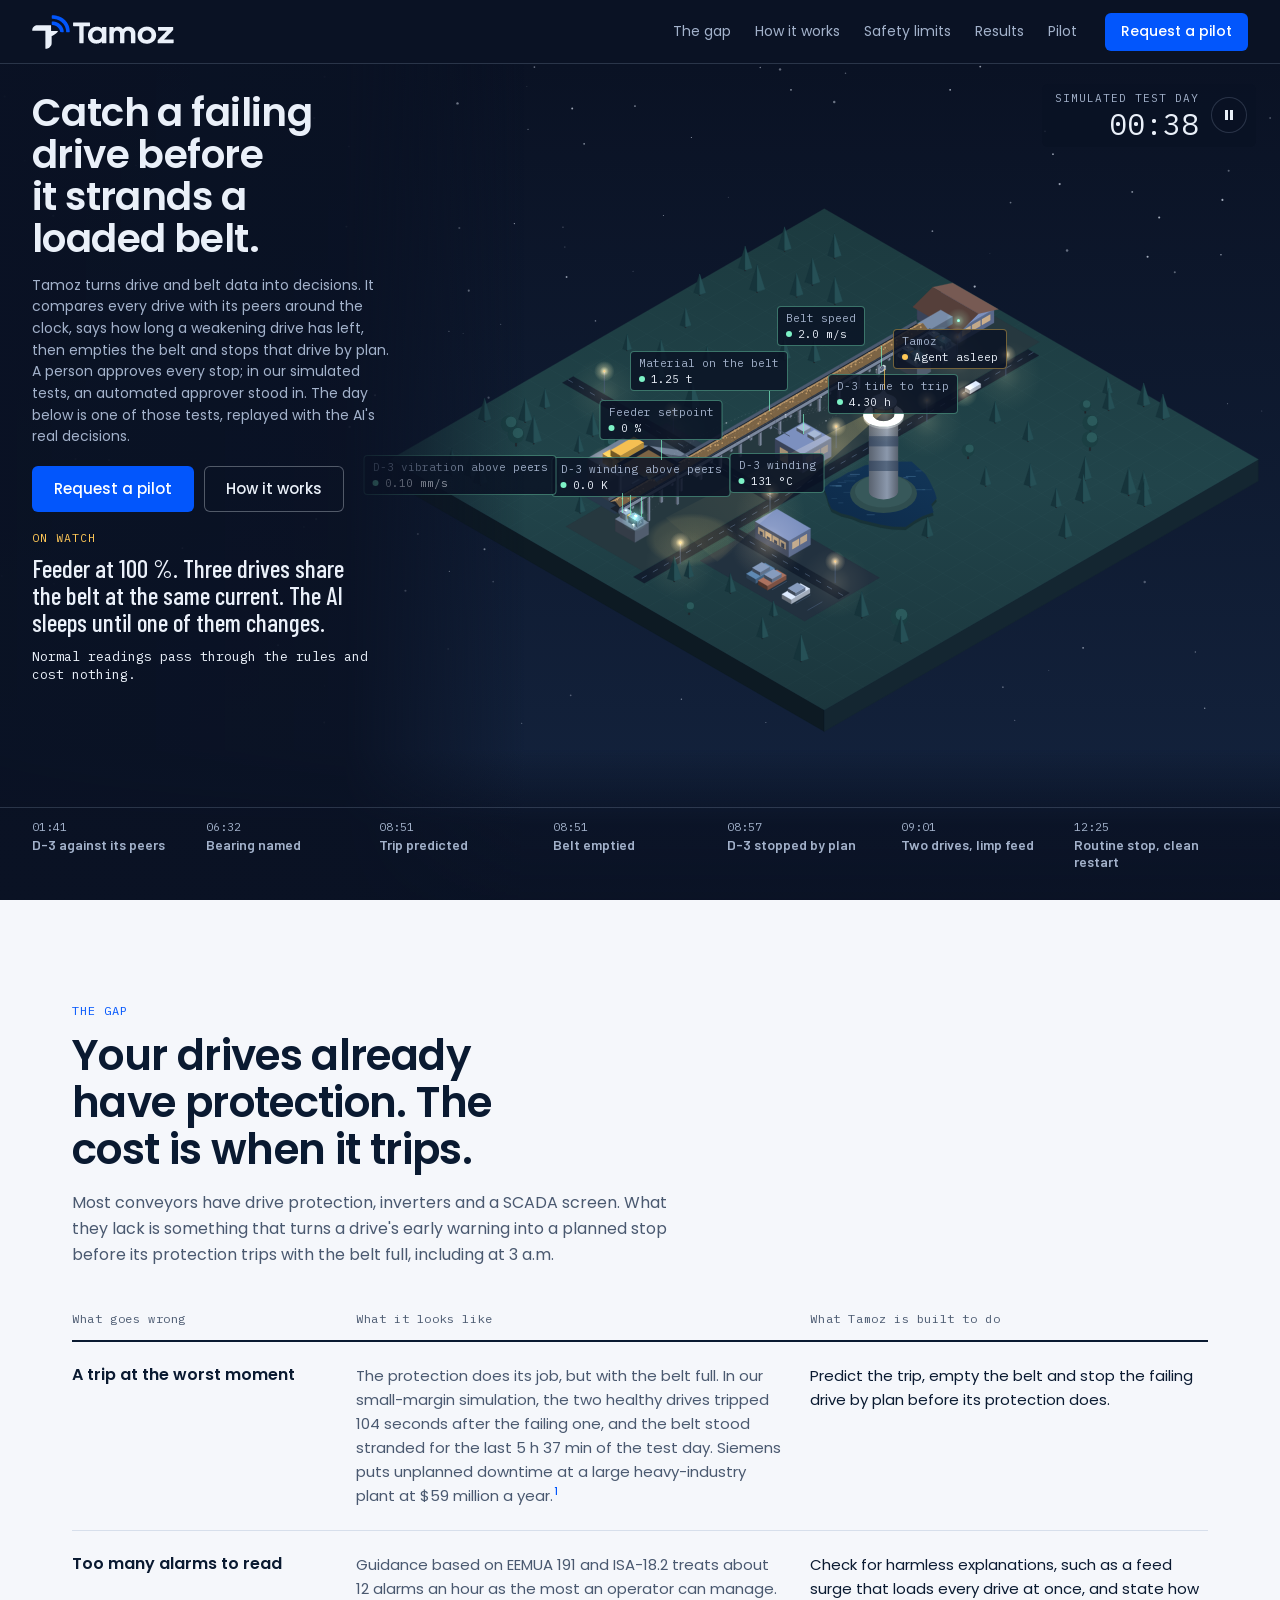
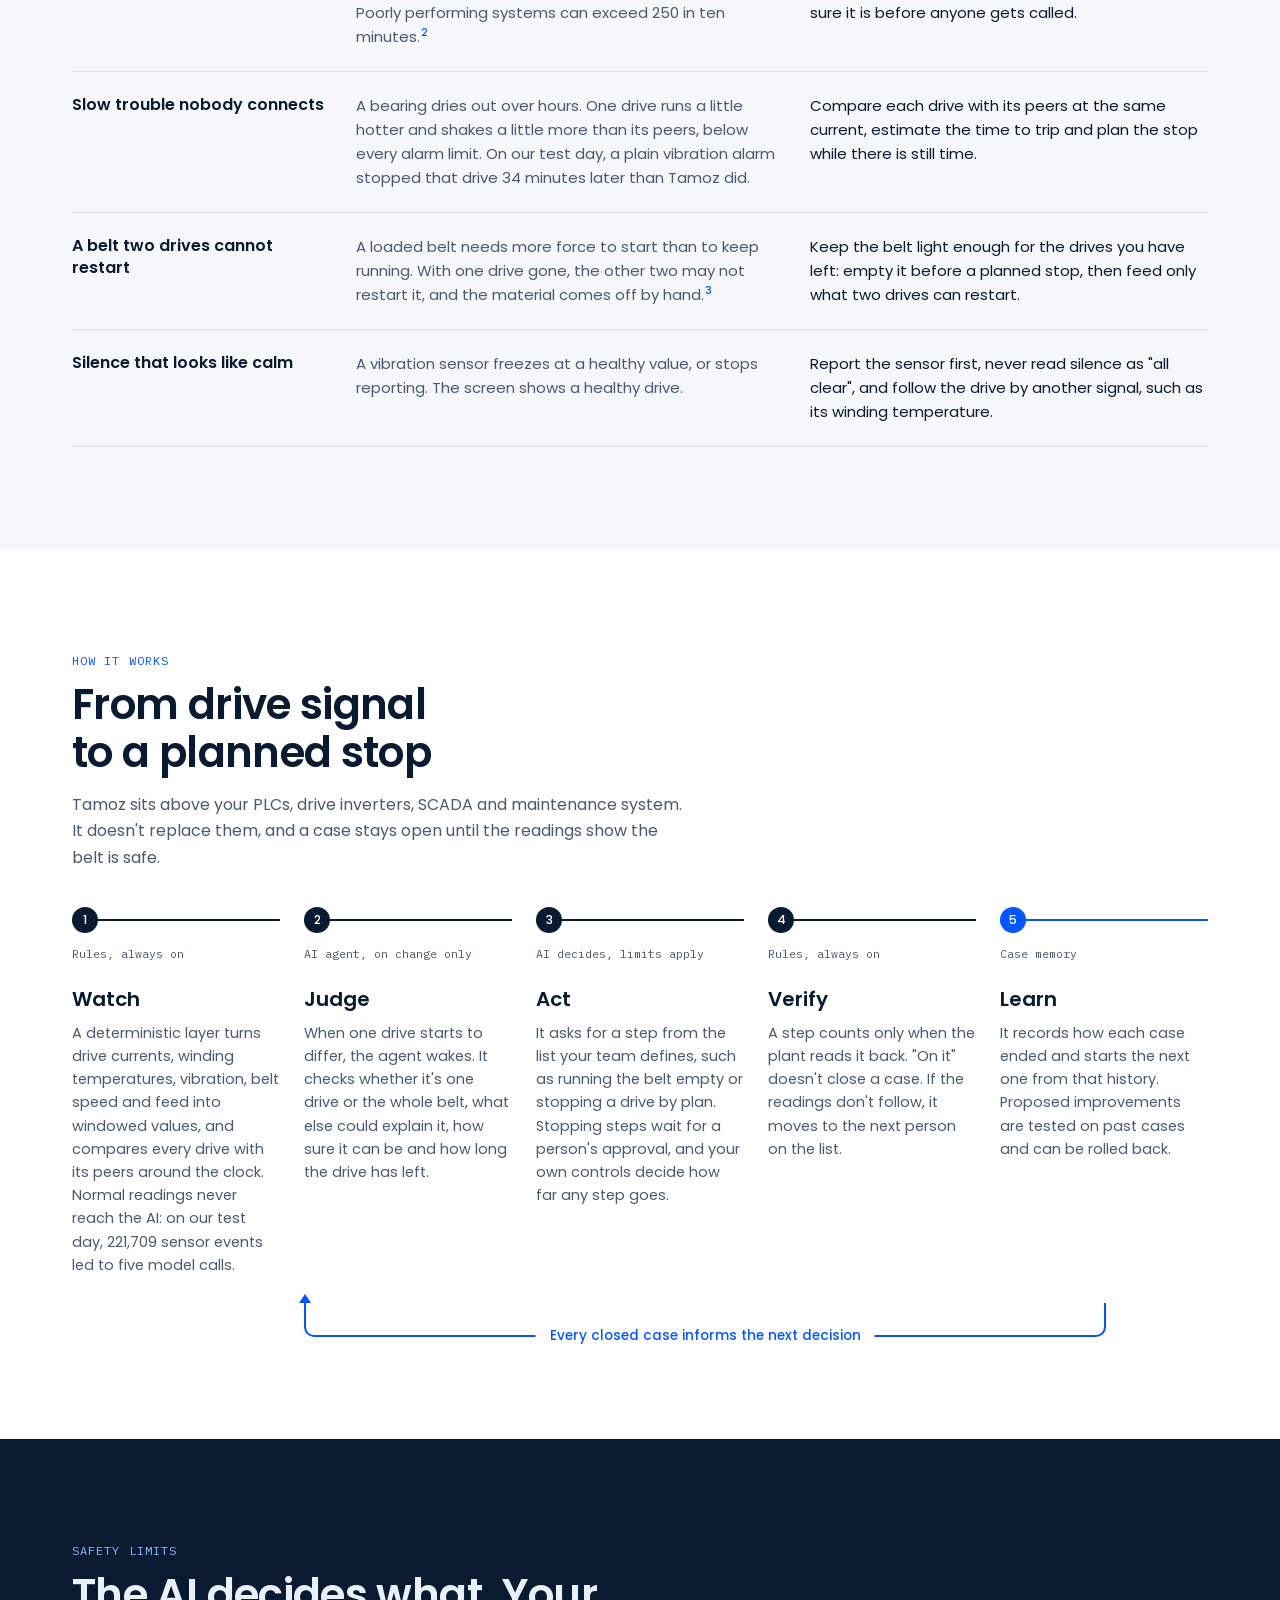
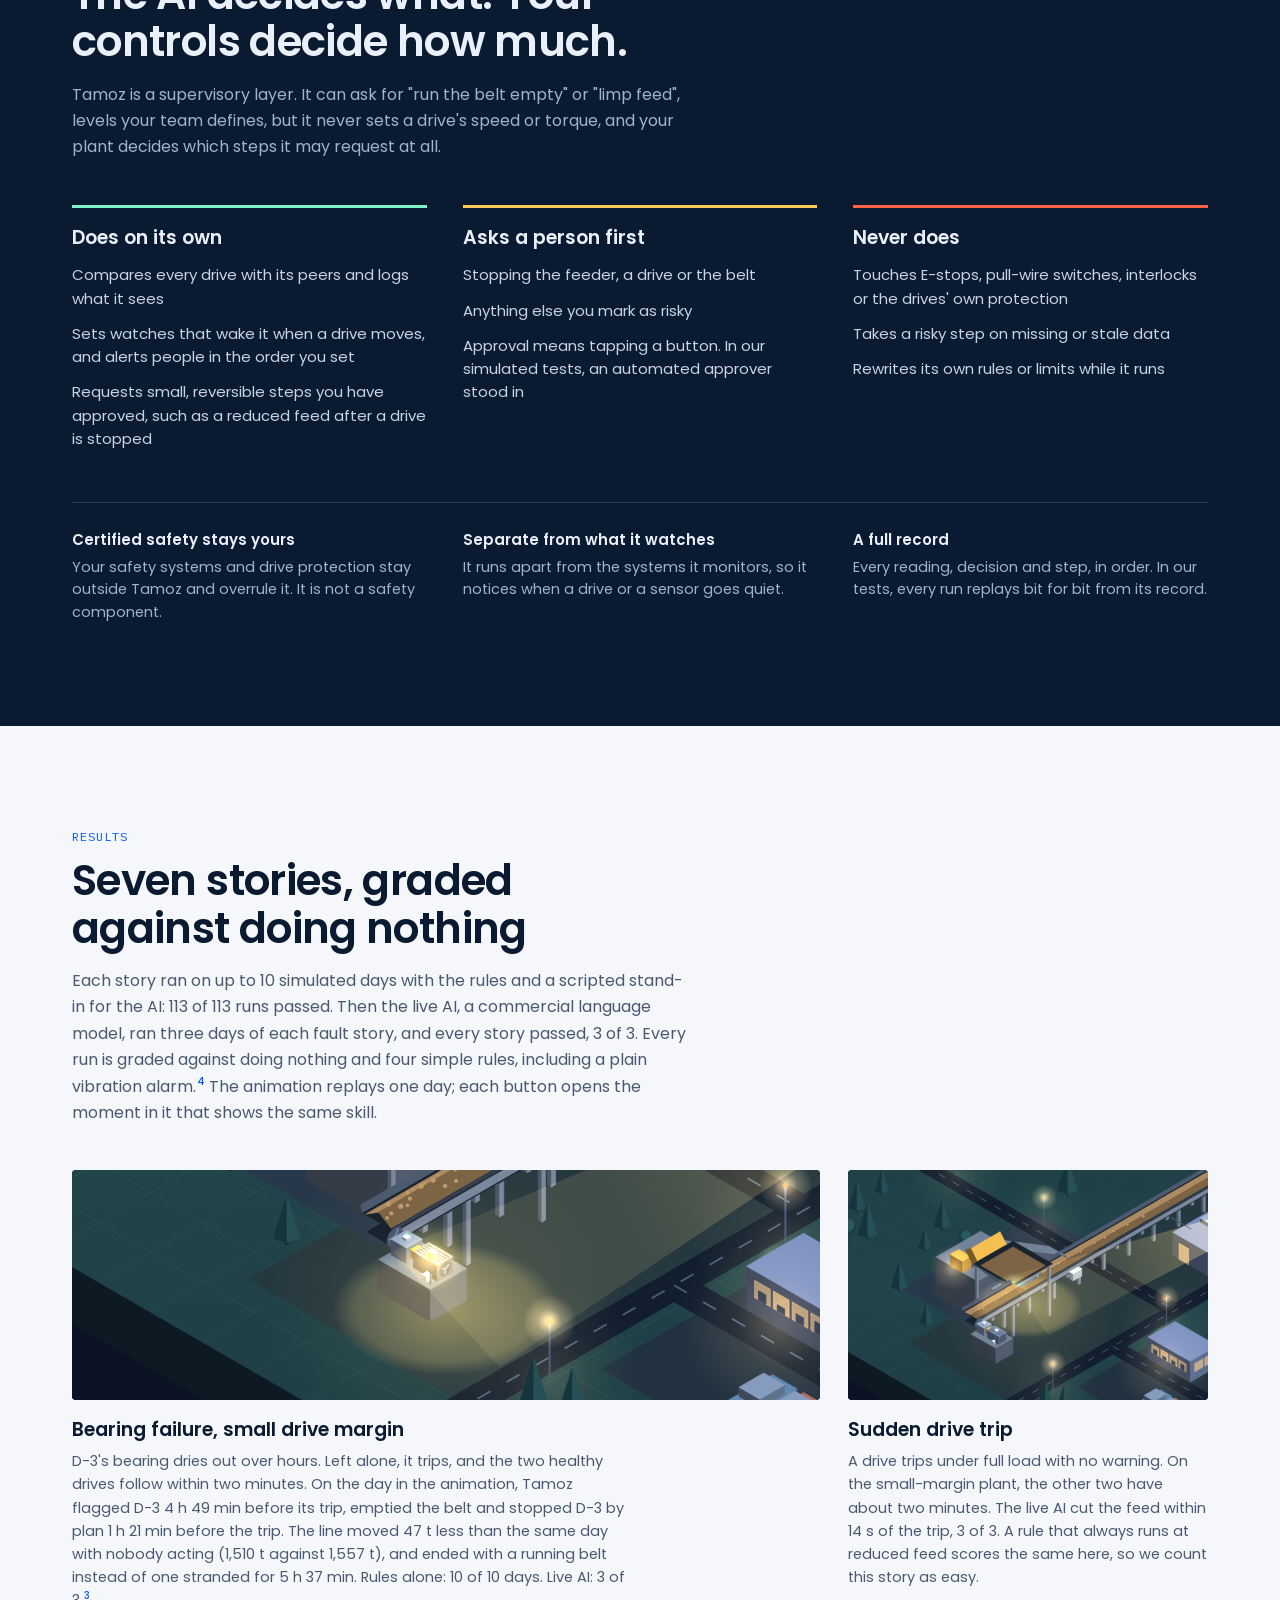
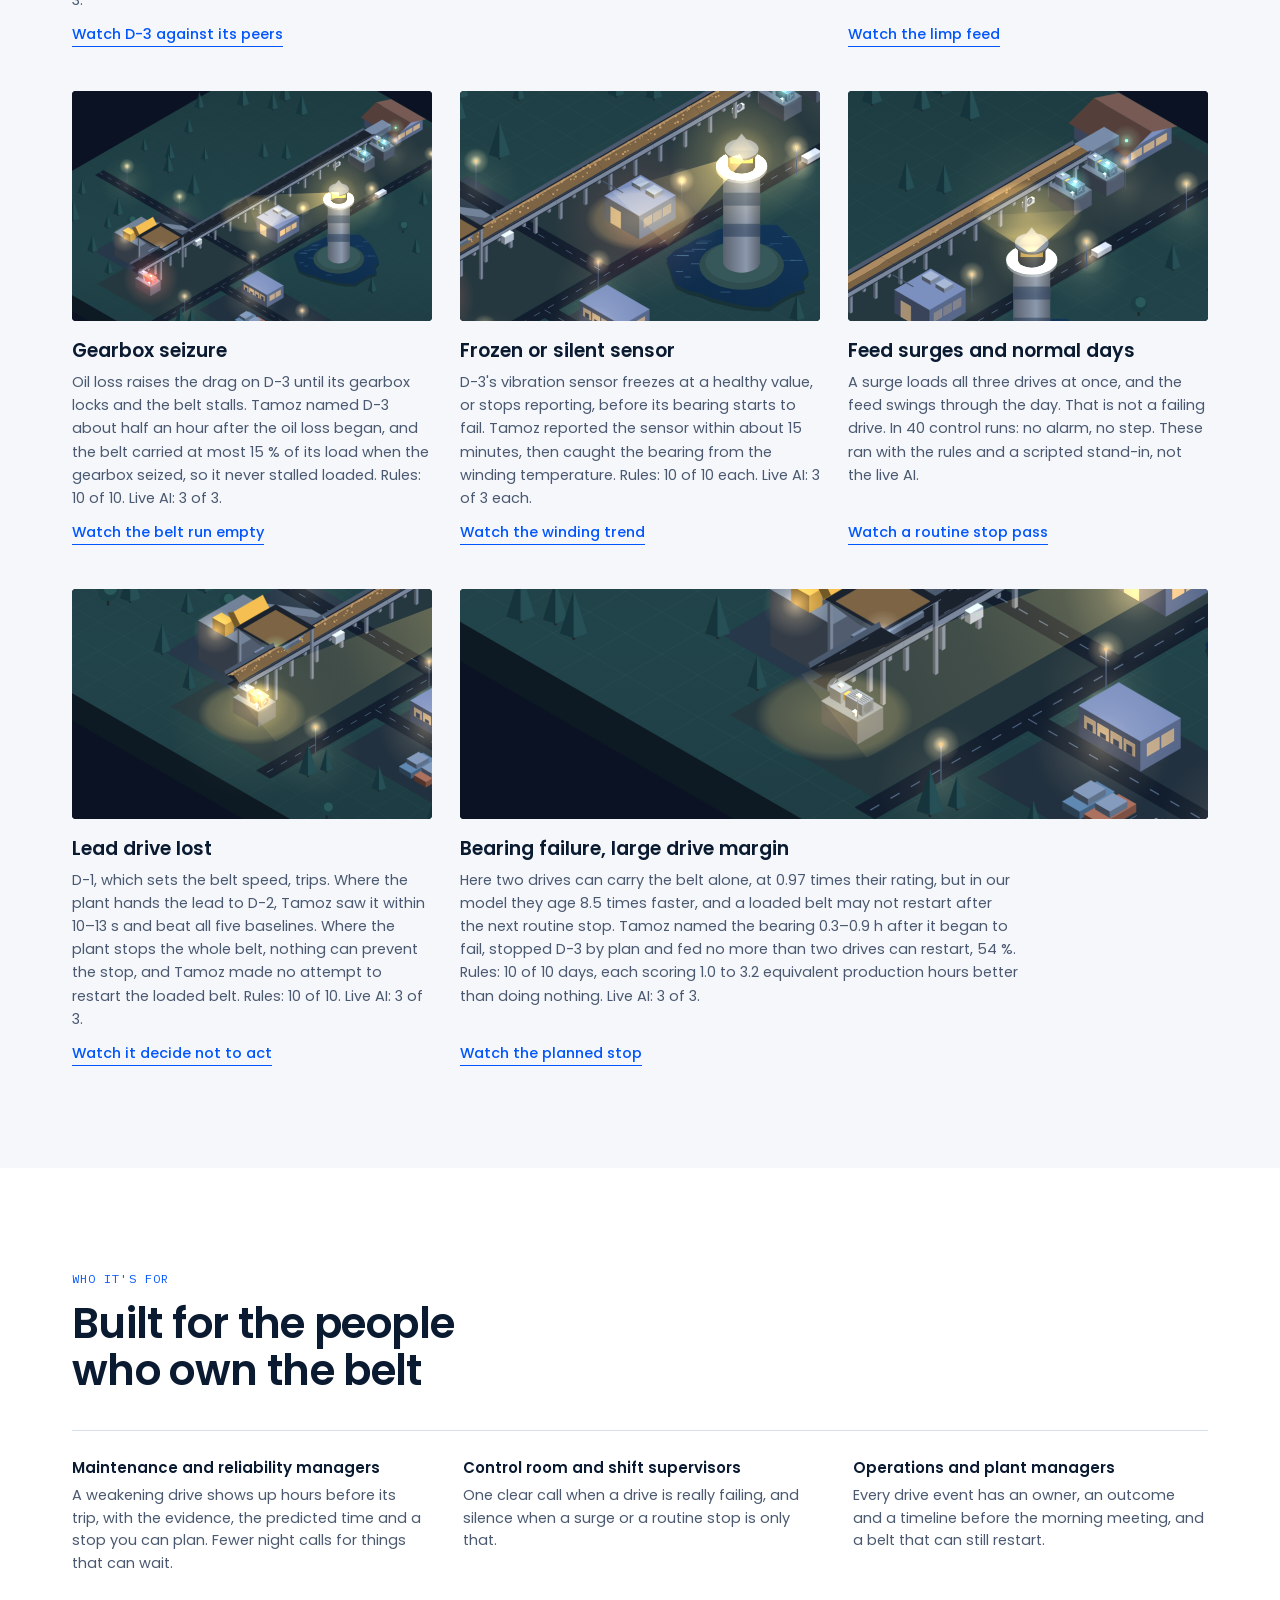
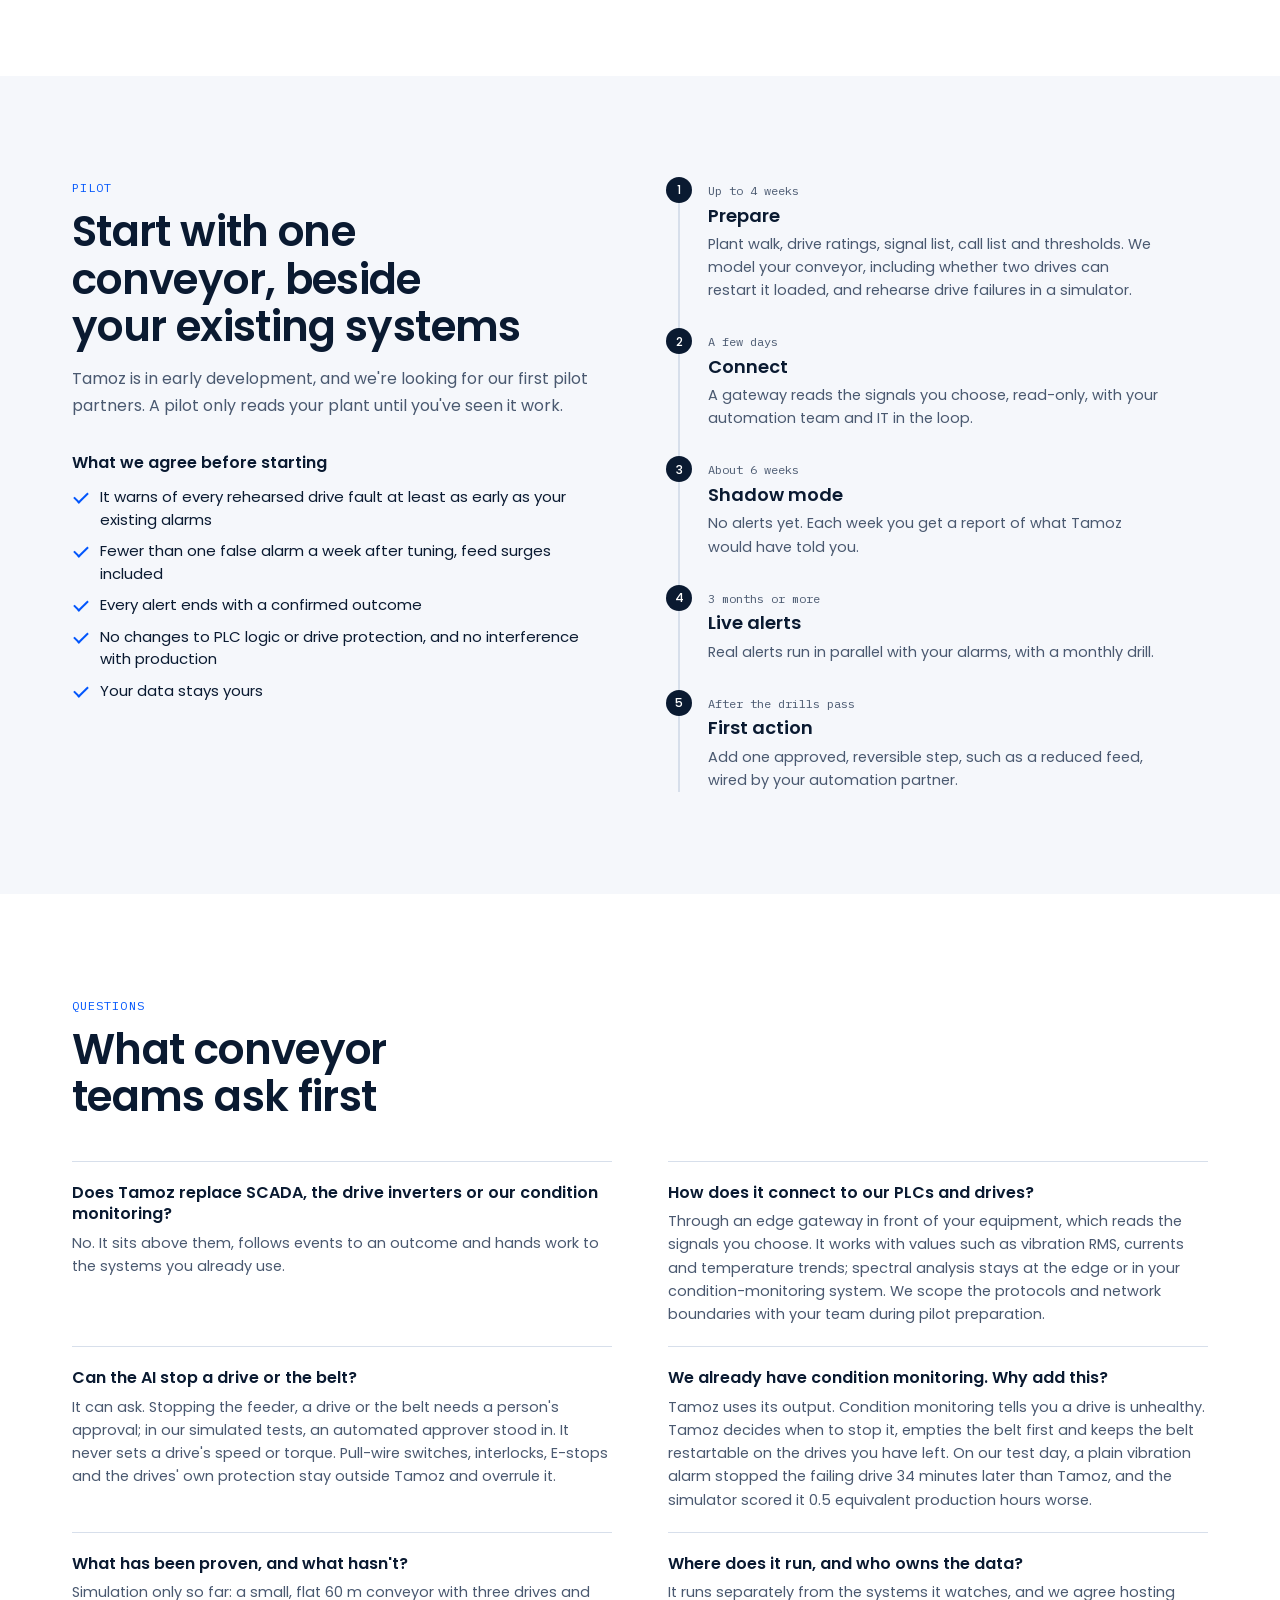
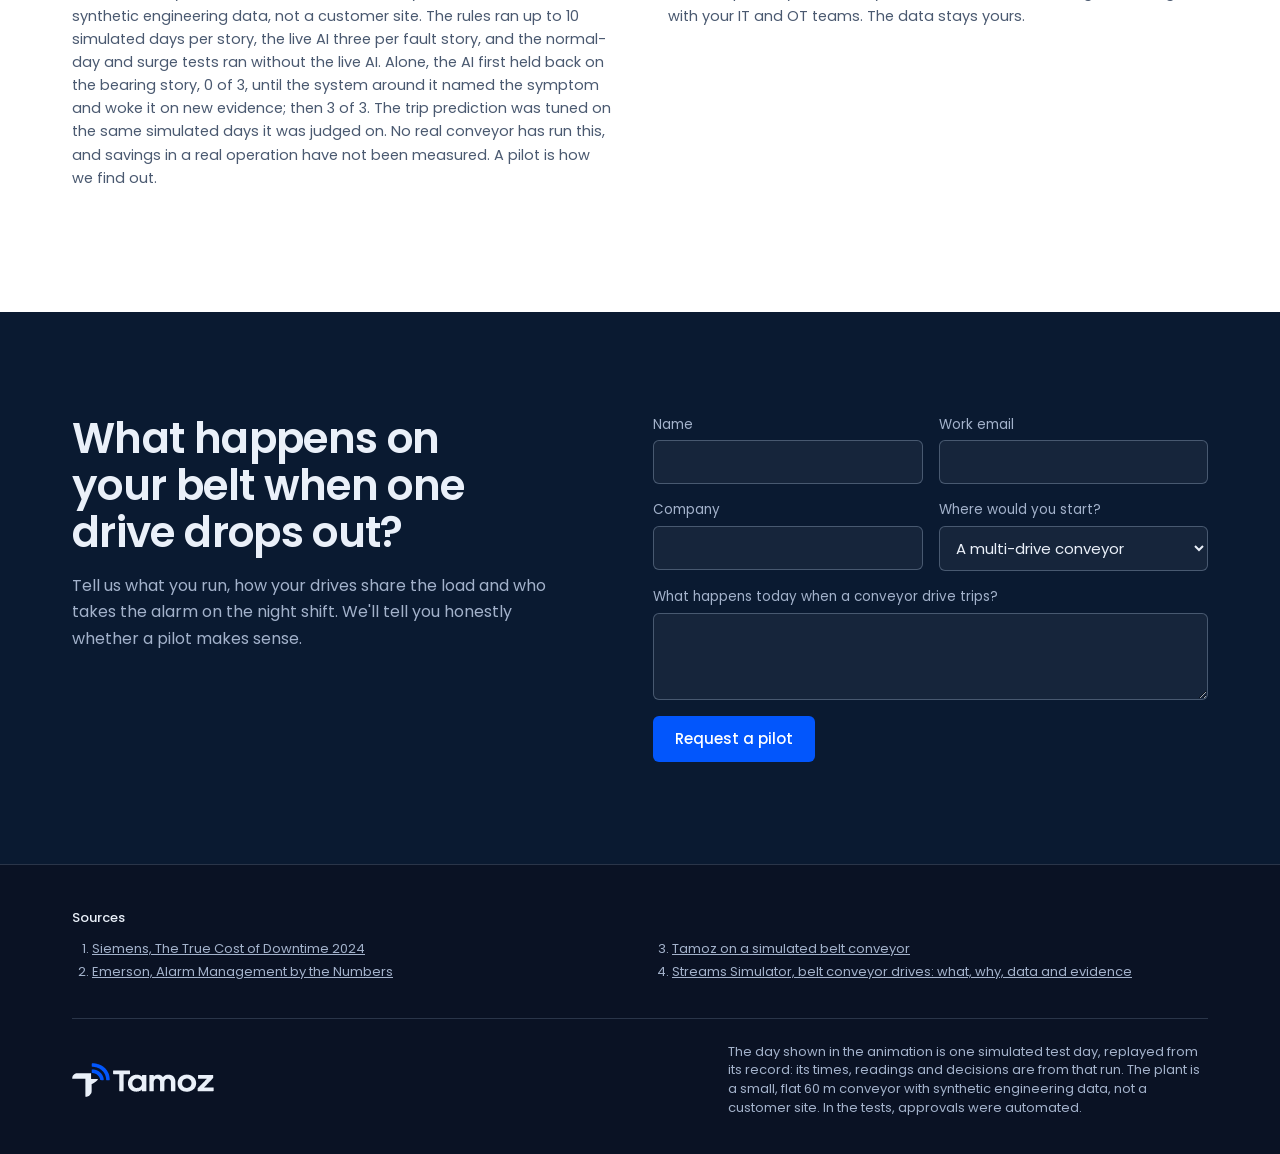
==== commit ba182eb0: "Name the conveyor form's page field after its design file Matches the manufacturing pattern, where t" ====
--- a/designs/conveyor.html
+++ b/designs/conveyor.html
@@ -613,7 +613,7 @@
     </div>
     <form id="pilotForm" action="https://formspree.io/f/mjywbebj" method="POST">
       <input type="hidden" name="_subject" value="Pilot request from tamoz-systems.com (belt conveyors)">
-      <input type="hidden" name="page" value="belt-conveyors">
+      <input type="hidden" name="page" value="conveyor">
       <input type="text" name="_gotcha" class="visually-hidden" tabindex="-1" autocomplete="off" aria-hidden="true">
       <div class="two">
         <div class="field"><label for="f-name">Name</label><input id="f-name" name="name" autocomplete="name" required></div>
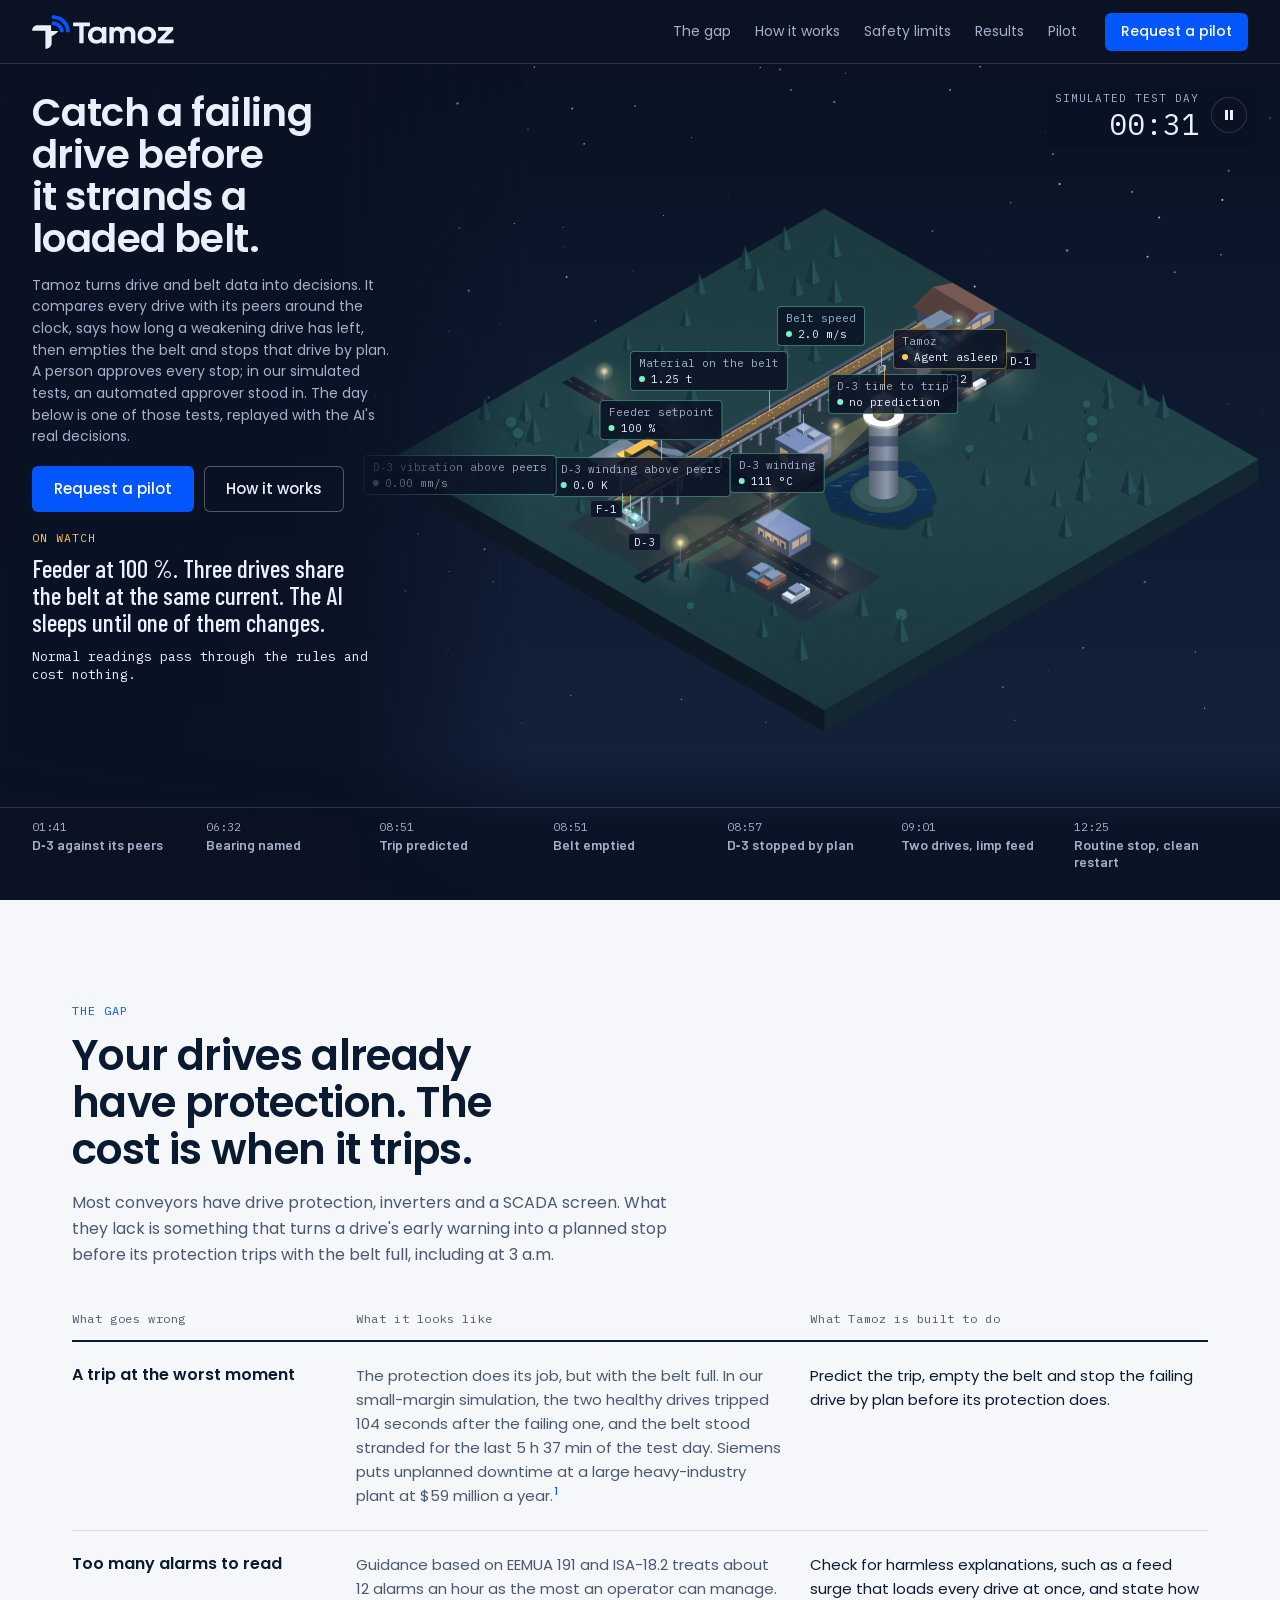
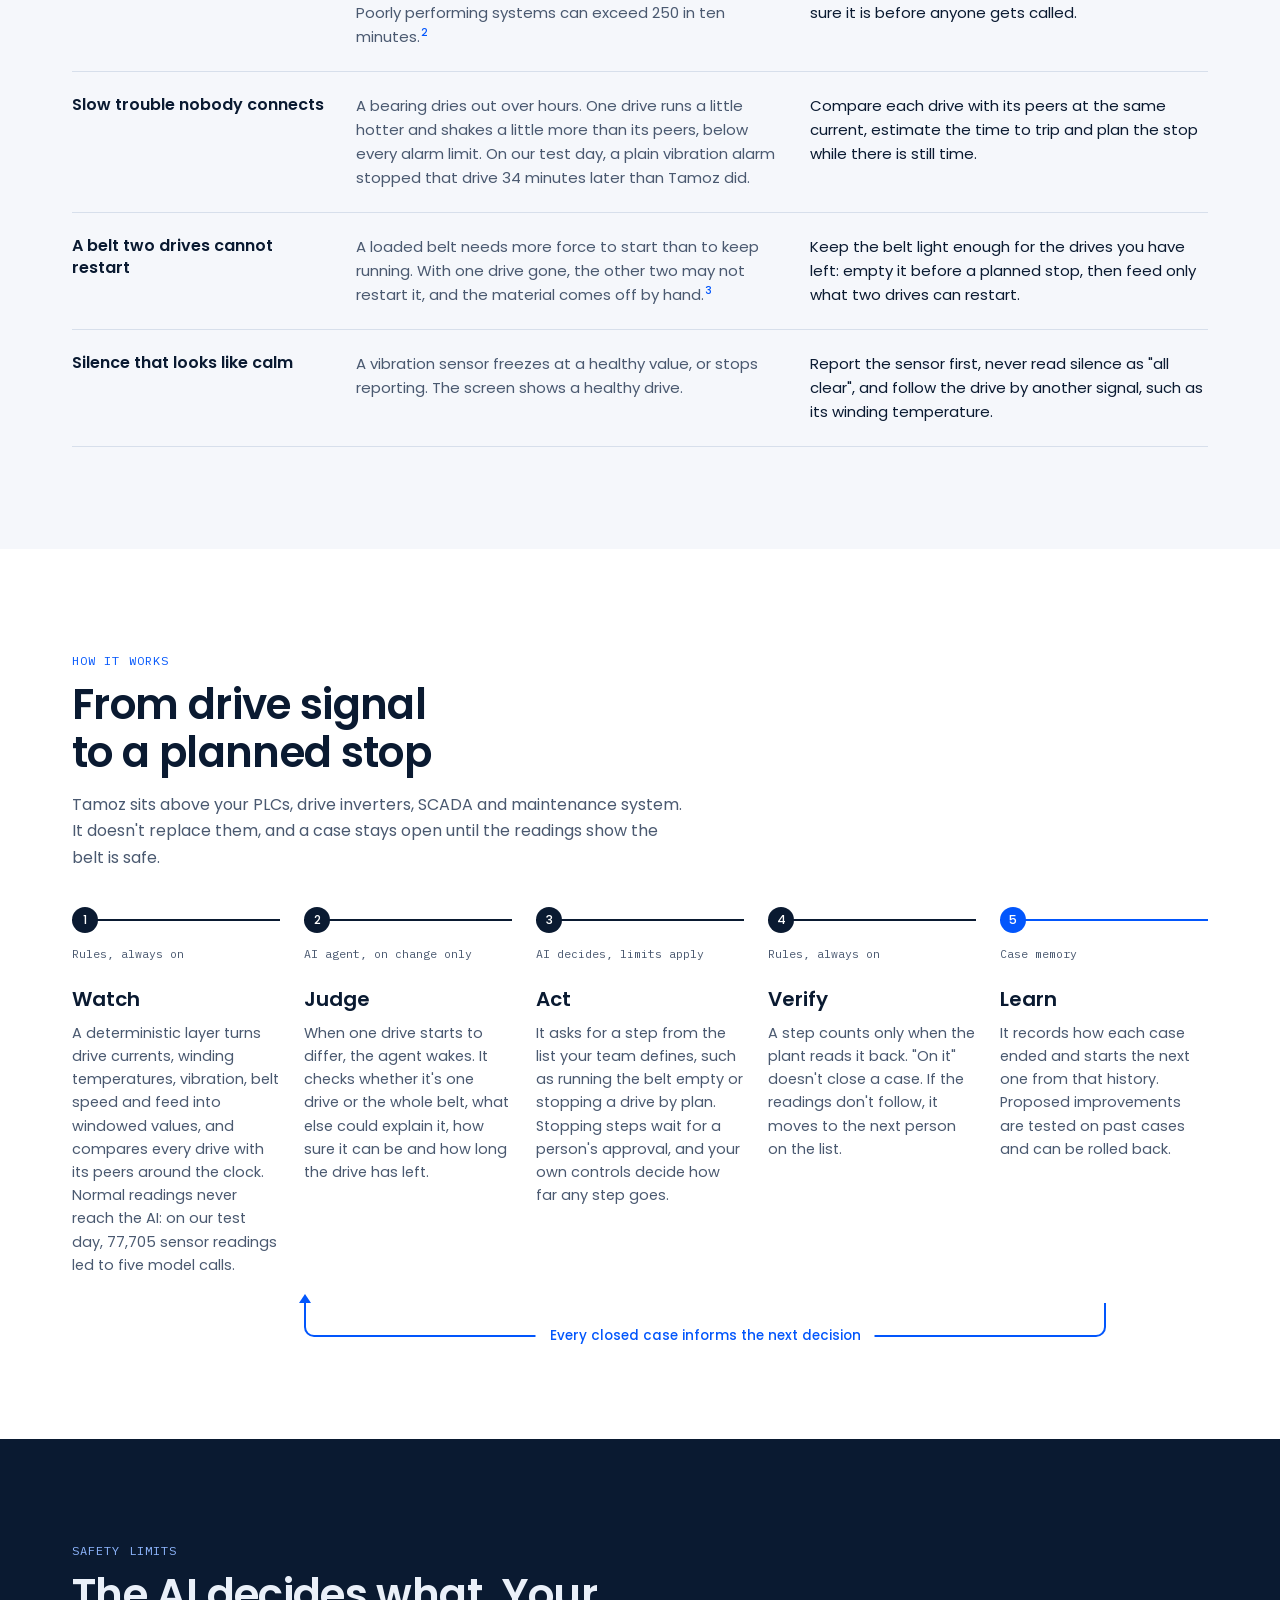
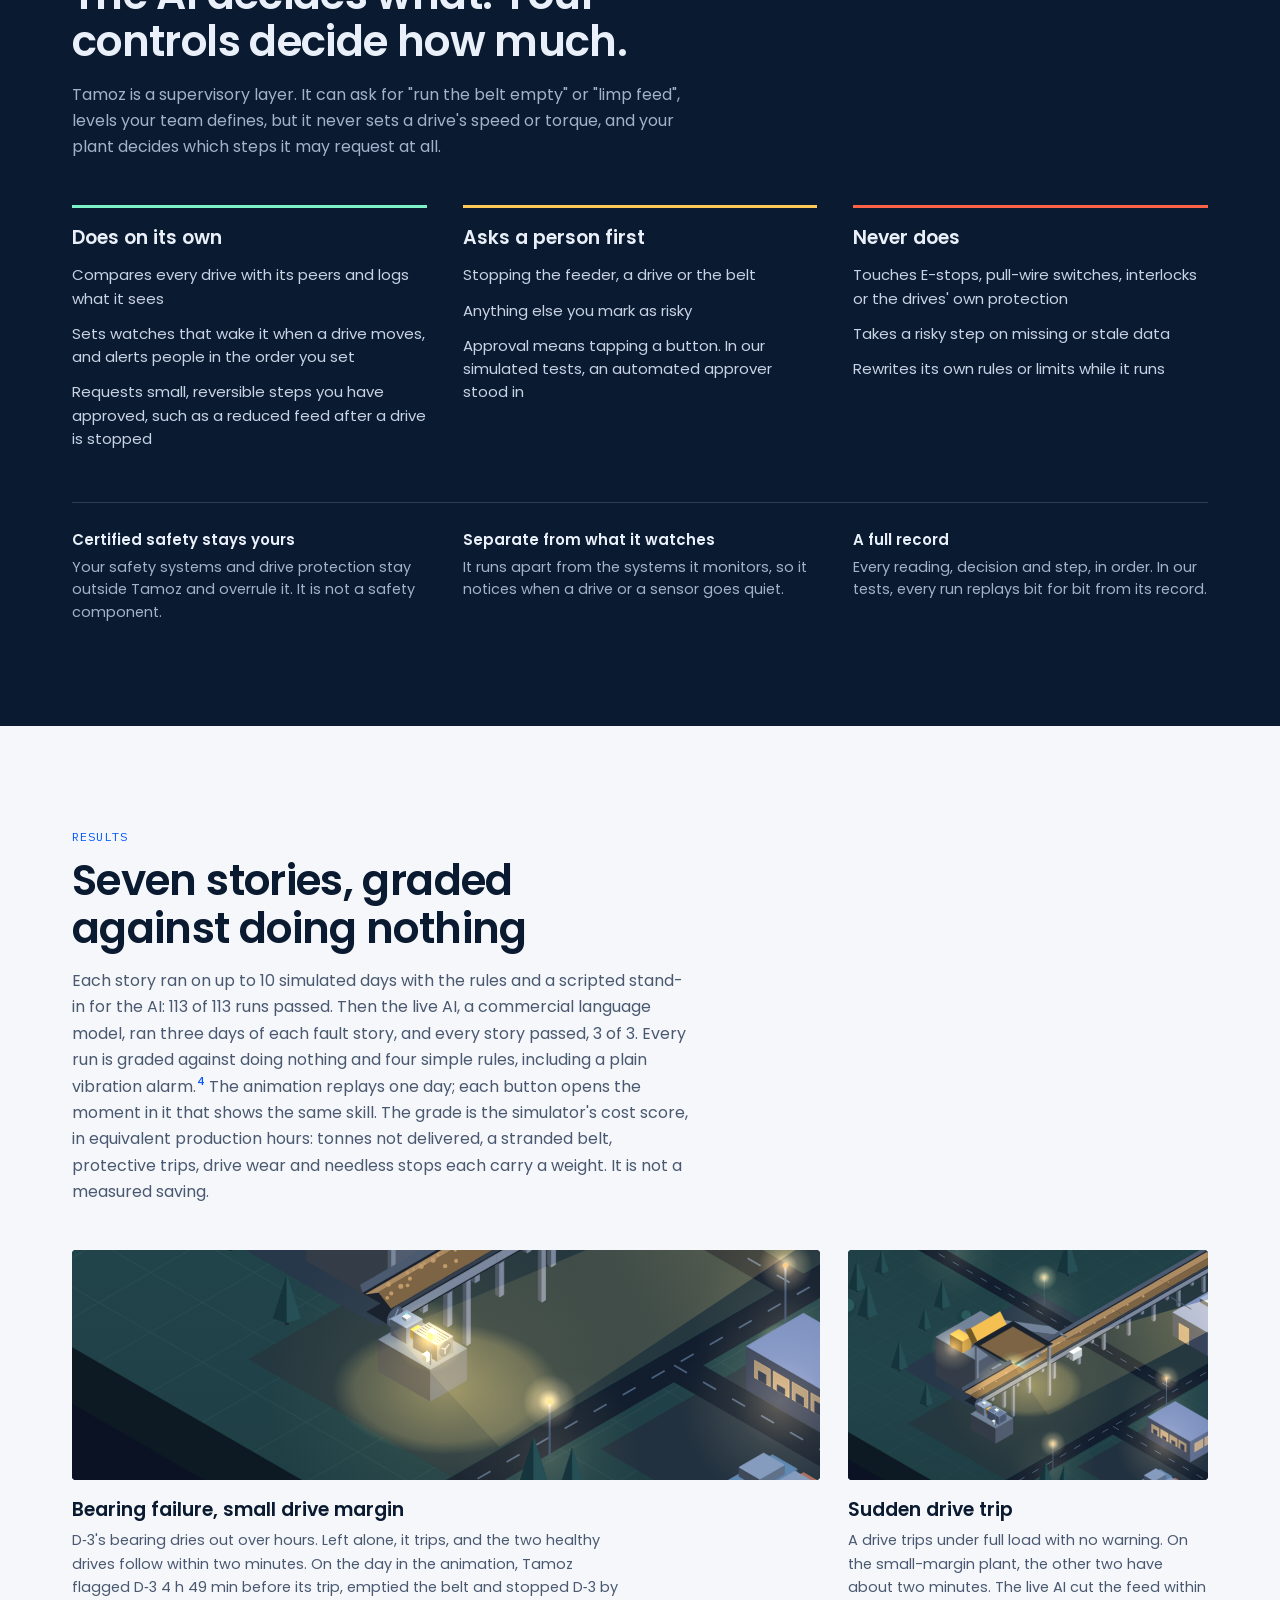
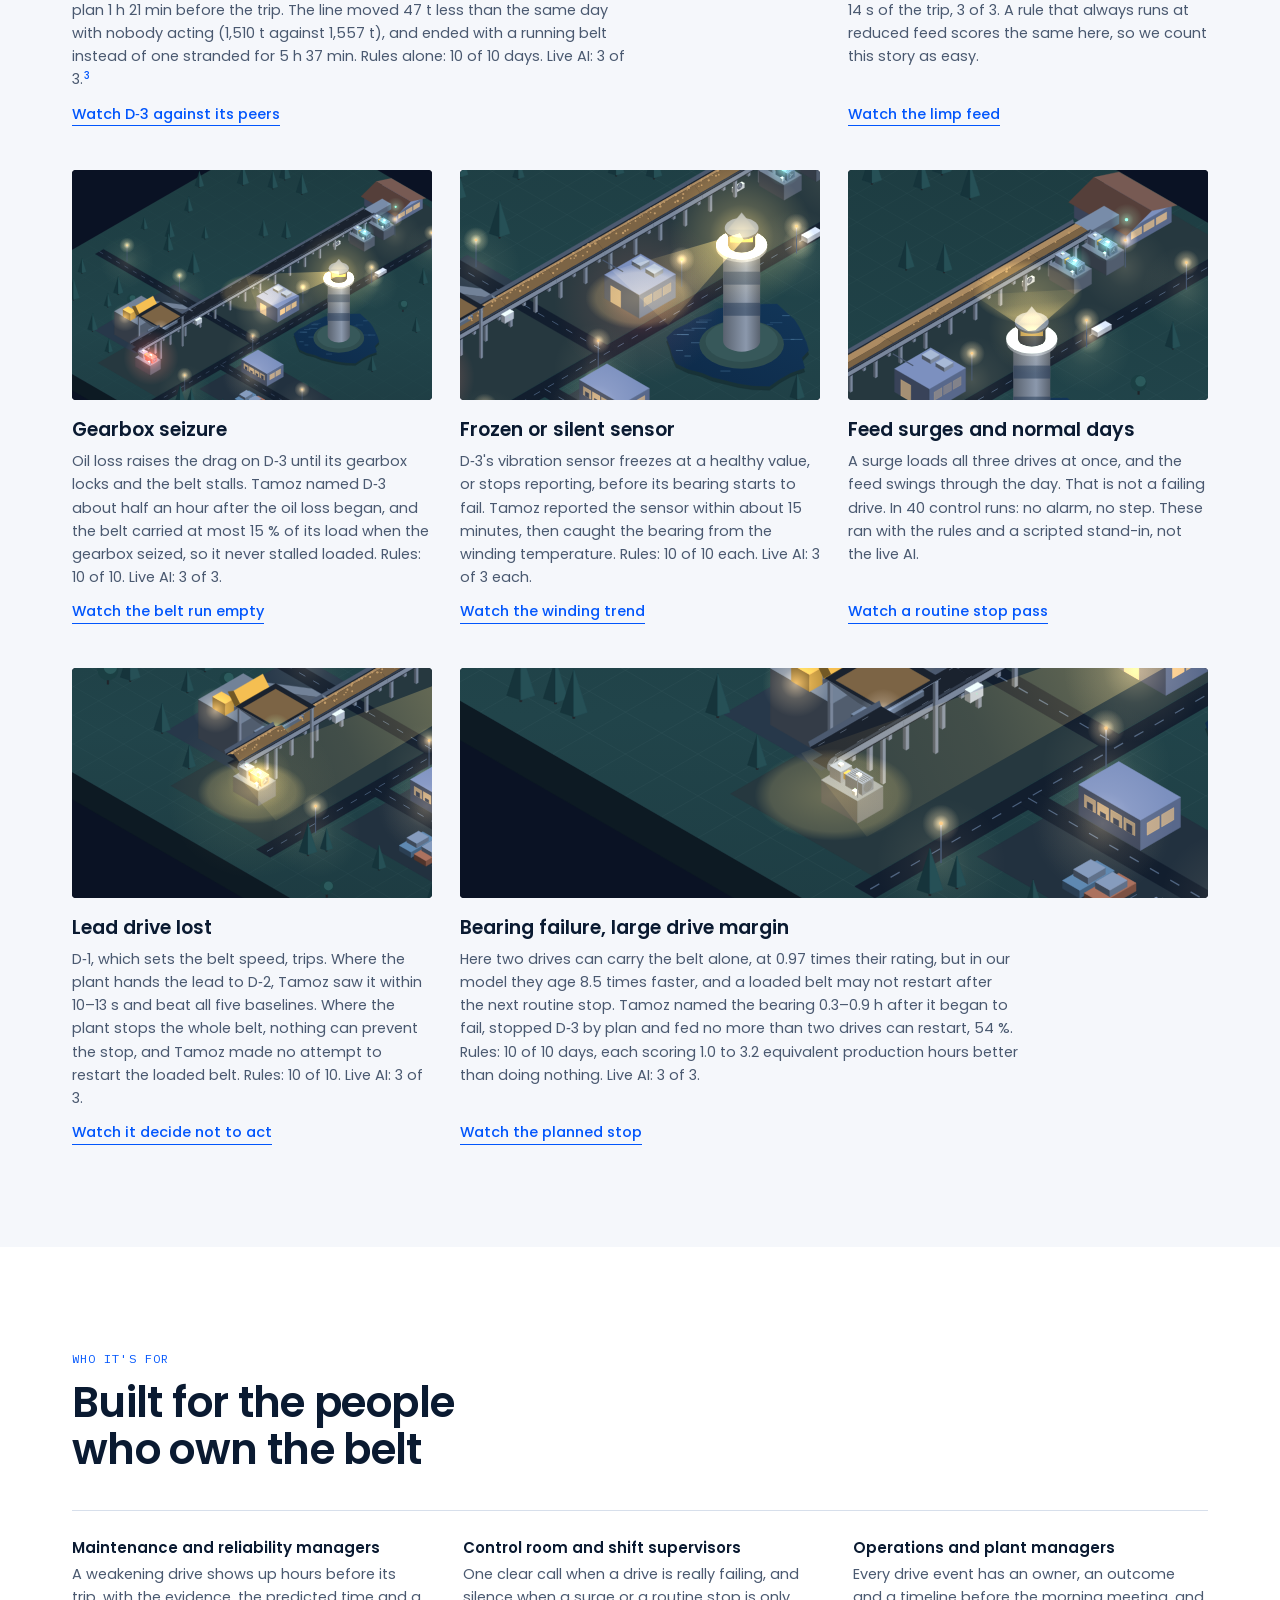
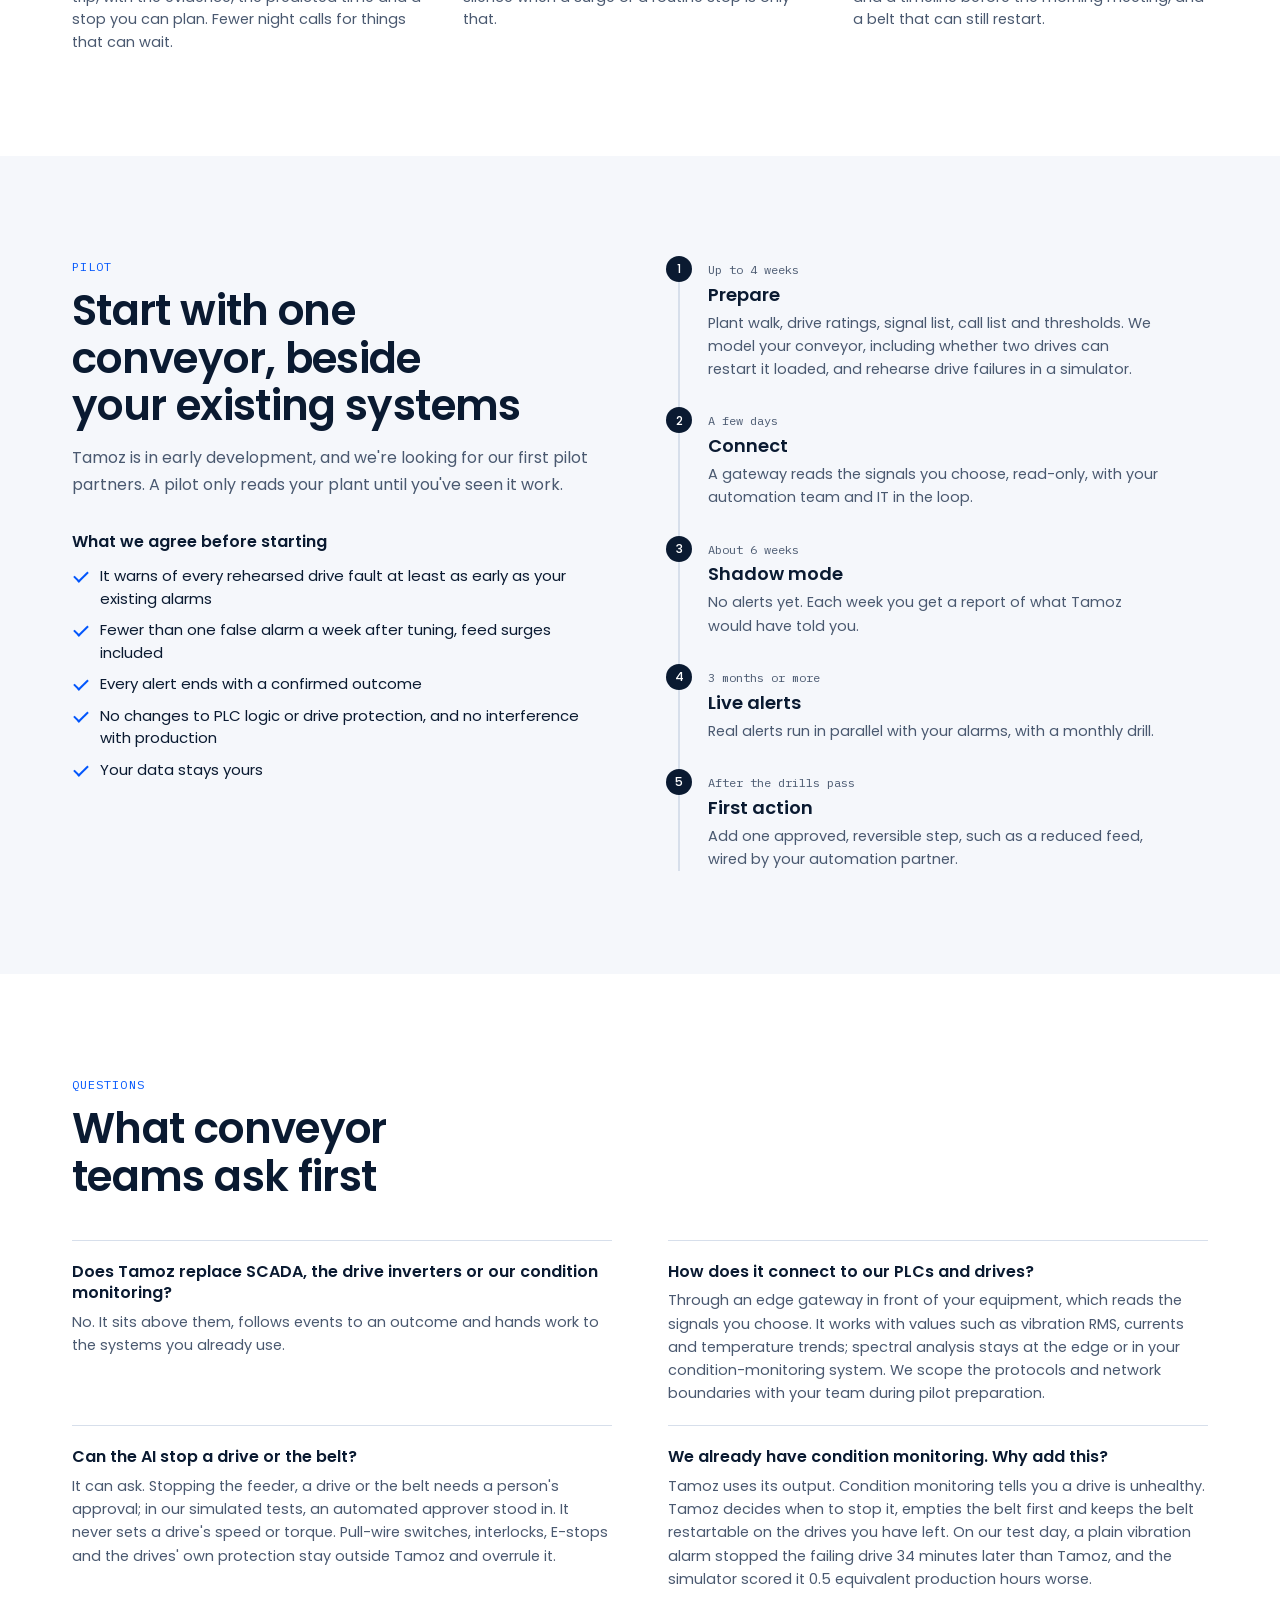
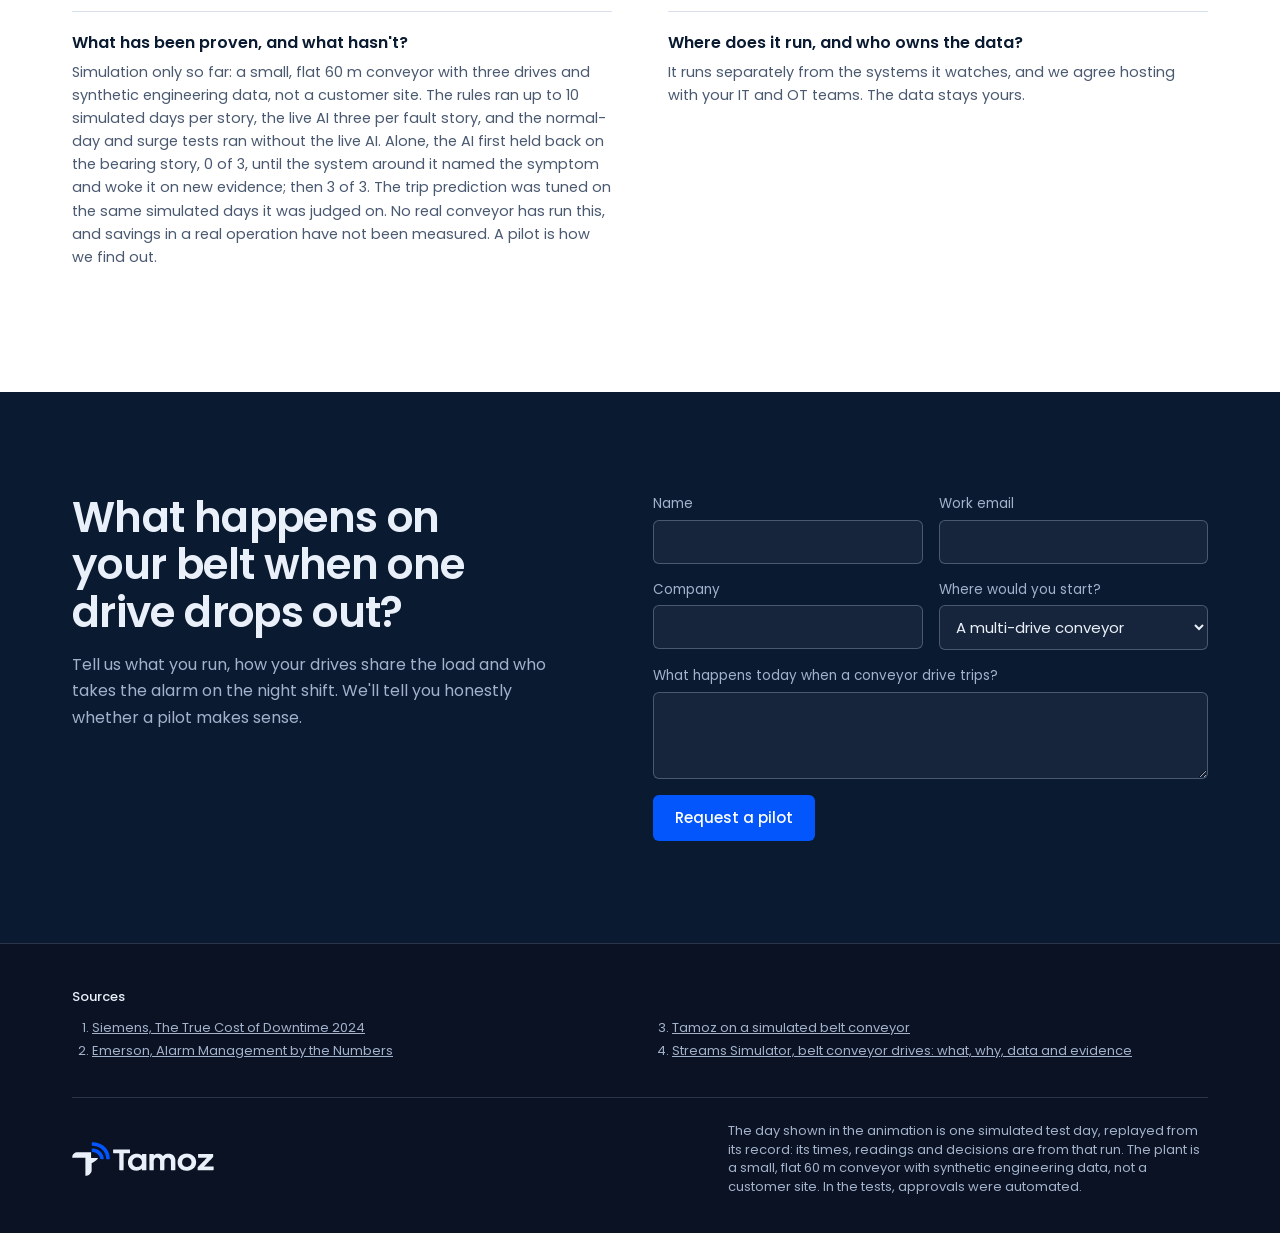
==== commit e8c01893: "Apply review 1 to the conveyor design Copy (verbatim from COPY-conveyor.md, R1 changes): - R1-1: the" ====
--- a/designs/conveyor.html
+++ b/designs/conveyor.html
@@ -226,6 +226,7 @@
 .watch svg{width:12px;height:12px;fill:currentColor}
 
 #tags{position:absolute;inset:0;z-index:1;pointer-events:none;overflow:hidden}
+.wlabel{position:absolute;left:0;top:0;will-change:transform;margin:-9px 0 0 -14px;padding:1px 5px;border-radius:3px;background:var(--tag-bg);border:1px solid var(--hair);font-family:var(--data);font-size:11px;line-height:1.3;color:var(--ink);white-space:nowrap}
 .tag{position:absolute;left:0;top:0;will-change:transform;transition:opacity .45s;--c:var(--clear)}
 .tag[data-st=alarm]{--c:var(--alarm)}
 .tag[data-st=check],.tag[data-st=wait]{--c:var(--lantern)}
@@ -505,7 +506,7 @@
     <h2>From drive signal to a planned stop</h2>
     <p class="intro">Tamoz sits above your PLCs, drive inverters, SCADA and maintenance system. It doesn't replace them, and a case stays open until the readings show the belt is safe.</p>
     <ol class="flow">
-      <li><span class="who">Rules, always on</span><h3>Watch</h3><p>A deterministic layer turns drive currents, winding temperatures, vibration, belt speed and feed into windowed values, and compares every drive with its peers around the clock. Normal readings never reach the AI: on our test day, 221,709 sensor events led to five model calls.</p></li>
+      <li><span class="who">Rules, always on</span><h3>Watch</h3><p>A deterministic layer turns drive currents, winding temperatures, vibration, belt speed and feed into windowed values, and compares every drive with its peers around the clock. Normal readings never reach the AI: on our test day, 77,705 sensor readings led to five model calls.</p></li>
       <li><span class="who">AI agent, on change only</span><h3>Judge</h3><p>When one drive starts to differ, the agent wakes. It checks whether it's one drive or the whole belt, what else could explain it, how sure it can be and how long the drive has left.</p></li>
       <li><span class="who">AI decides, limits apply</span><h3>Act</h3><p>It asks for a step from the list your team defines, such as running the belt empty or stopping a drive by plan. Stopping steps wait for a person's approval, and your own controls decide how far any step goes.</p></li>
       <li><span class="who">Rules, always on</span><h3>Verify</h3><p>A step counts only when the plant reads it back. "On it" doesn't close a case. If the readings don't follow, it moves to the next person on the list.</p></li>
@@ -540,15 +541,15 @@
   <div class="wrap">
     <p class="eyebrow">Results</p>
     <h2>Seven stories, graded against doing nothing</h2>
-    <p class="intro">Each story ran on up to 10 simulated days with the rules and a scripted stand-in for the AI: 113 of 113 runs passed. Then the live AI, a commercial language model, ran three days of each fault story, and every story passed, 3 of 3. Every run is graded against doing nothing and four simple rules, including a plain vibration alarm.<a class="ref" href="#sources">4</a> The animation replays one day; each button opens the moment in it that shows the same skill.</p>
+    <p class="intro">Each story ran on up to 10 simulated days with the rules and a scripted stand-in for the AI: 113 of 113 runs passed. Then the live AI, a commercial language model, ran three days of each fault story, and every story passed, 3 of 3. Every run is graded against doing nothing and four simple rules, including a plain vibration alarm.<a class="ref" href="#sources">4</a> The animation replays one day; each button opens the moment in it that shows the same skill. The grade is the simulator's cost score, in equivalent production hours: tonnes not delivered, a stranded belt, protective trips, drive wear and needless stops each carry a weight. It is not a measured saving.</p>
     <div class="cases">
-      <article class="case wide"><canvas data-zone="0" aria-hidden="true"></canvas><h3>Bearing failure, small drive margin</h3><p>D-3's bearing dries out over hours. Left alone, it trips, and the two healthy drives follow within two minutes. On the day in the animation, Tamoz flagged D-3 4 h 49 min before its trip, emptied the belt and stopped D-3 by plan 1 h 21 min before the trip. The line moved 47 t less than the same day with nobody acting (1,510 t against 1,557 t), and ended with a running belt instead of one stranded for 5 h 37 min. Rules alone: 10 of 10 days. Live AI: 3 of 3.<a class="ref" href="#sources">3</a></p><button type="button" data-jump="0">Watch D-3 against its peers</button></article>
+      <article class="case wide"><canvas data-zone="0" aria-hidden="true"></canvas><h3>Bearing failure, small drive margin</h3><p>D‑3's bearing dries out over hours. Left alone, it trips, and the two healthy drives follow within two minutes. On the day in the animation, Tamoz flagged D‑3 4 h 49 min before its trip, emptied the belt and stopped D‑3 by plan 1 h 21 min before the trip. The line moved 47 t less than the same day with nobody acting (1,510 t against 1,557 t), and ended with a running belt instead of one stranded for 5 h 37 min. Rules alone: 10 of 10 days. Live AI: 3 of 3.<a class="ref" href="#sources">3</a></p><button type="button" data-jump="0">Watch D‑3 against its peers</button></article>
       <article class="case"><canvas data-zone="5" aria-hidden="true"></canvas><h3>Sudden drive trip</h3><p>A drive trips under full load with no warning. On the small-margin plant, the other two have about two minutes. The live AI cut the feed within 14 s of the trip, 3 of 3. A rule that always runs at reduced feed scores the same here, so we count this story as easy.</p><button type="button" data-jump="5">Watch the limp feed</button></article>
-      <article class="case"><canvas data-zone="3" aria-hidden="true"></canvas><h3>Gearbox seizure</h3><p>Oil loss raises the drag on D-3 until its gearbox locks and the belt stalls. Tamoz named D-3 about half an hour after the oil loss began, and the belt carried at most 15 % of its load when the gearbox seized, so it never stalled loaded. Rules: 10 of 10. Live AI: 3 of 3.</p><button type="button" data-jump="3">Watch the belt run empty</button></article>
-      <article class="case"><canvas data-zone="2" aria-hidden="true"></canvas><h3>Frozen or silent sensor</h3><p>D-3's vibration sensor freezes at a healthy value, or stops reporting, before its bearing starts to fail. Tamoz reported the sensor within about 15 minutes, then caught the bearing from the winding temperature. Rules: 10 of 10 each. Live AI: 3 of 3 each.</p><button type="button" data-jump="2">Watch the winding trend</button></article>
+      <article class="case"><canvas data-zone="3" aria-hidden="true"></canvas><h3>Gearbox seizure</h3><p>Oil loss raises the drag on D‑3 until its gearbox locks and the belt stalls. Tamoz named D‑3 about half an hour after the oil loss began, and the belt carried at most 15 % of its load when the gearbox seized, so it never stalled loaded. Rules: 10 of 10. Live AI: 3 of 3.</p><button type="button" data-jump="3">Watch the belt run empty</button></article>
+      <article class="case"><canvas data-zone="2" aria-hidden="true"></canvas><h3>Frozen or silent sensor</h3><p>D‑3's vibration sensor freezes at a healthy value, or stops reporting, before its bearing starts to fail. Tamoz reported the sensor within about 15 minutes, then caught the bearing from the winding temperature. Rules: 10 of 10 each. Live AI: 3 of 3 each.</p><button type="button" data-jump="2">Watch the winding trend</button></article>
       <article class="case"><canvas data-zone="6" aria-hidden="true"></canvas><h3>Feed surges and normal days</h3><p>A surge loads all three drives at once, and the feed swings through the day. That is not a failing drive. In 40 control runs: no alarm, no step. These ran with the rules and a scripted stand-in, not the live AI.</p><button type="button" data-jump="6">Watch a routine stop pass</button></article>
-      <article class="case"><canvas data-zone="1" aria-hidden="true"></canvas><h3>Lead drive lost</h3><p>D-1, which sets the belt speed, trips. Where the plant hands the lead to D-2, Tamoz saw it within 10–13 s and beat all five baselines. Where the plant stops the whole belt, nothing can prevent the stop, and Tamoz made no attempt to restart the loaded belt. Rules: 10 of 10. Live AI: 3 of 3.</p><button type="button" data-jump="1">Watch it decide not to act</button></article>
-      <article class="case wide"><canvas data-zone="4" aria-hidden="true"></canvas><h3>Bearing failure, large drive margin</h3><p>Here two drives can carry the belt alone, at 0.97 times their rating, but in our model they age 8.5 times faster, and a loaded belt may not restart after the next routine stop. Tamoz named the bearing 0.3–0.9 h after it began to fail, stopped D-3 by plan and fed no more than two drives can restart, 54 %. Rules: 10 of 10 days, each scoring 1.0 to 3.2 equivalent production hours better than doing nothing. Live AI: 3 of 3.</p><button type="button" data-jump="4">Watch the planned stop</button></article>
+      <article class="case"><canvas data-zone="1" aria-hidden="true"></canvas><h3>Lead drive lost</h3><p>D‑1, which sets the belt speed, trips. Where the plant hands the lead to D‑2, Tamoz saw it within 10–13 s and beat all five baselines. Where the plant stops the whole belt, nothing can prevent the stop, and Tamoz made no attempt to restart the loaded belt. Rules: 10 of 10. Live AI: 3 of 3.</p><button type="button" data-jump="1">Watch it decide not to act</button></article>
+      <article class="case wide"><canvas data-zone="4" aria-hidden="true"></canvas><h3>Bearing failure, large drive margin</h3><p>Here two drives can carry the belt alone, at 0.97 times their rating, but in our model they age 8.5 times faster, and a loaded belt may not restart after the next routine stop. Tamoz named the bearing 0.3–0.9 h after it began to fail, stopped D‑3 by plan and fed no more than two drives can restart, 54 %. Rules: 10 of 10 days, each scoring 1.0 to 3.2 equivalent production hours better than doing nothing. Live AI: 3 of 3.</p><button type="button" data-jump="4">Watch the planned stop</button></article>
     </div>
   </div>
 </section>
@@ -663,6 +664,7 @@
   const hx = h => [parseInt(h.slice(1, 3), 16), parseInt(h.slice(3, 5), 16), parseInt(h.slice(5, 7), 16)];
   const toHex = a => '#' + a.map(v => clamp(Math.round(v), 0, 255).toString(16).padStart(2, '0')).join('');
   const rgba = (h, a) => { const c = hx(h); return `rgba(${c[0]},${c[1]},${c[2]},${a})`; };
+  const nb = s => s.replace(/\b([DF])-(\d)/g, '$1\u2011$2');
   const mix = (a, b, t) => { const p = hx(a), q = hx(b); return toHex(p.map((v, i) => lerp(v, q[i], t))); };
 
   /* ---------- colours: every colour is a token on :root (--alarm … and --w-*), read once here ---------- */
@@ -693,8 +695,8 @@
   /* ---------- the test day: every time, reading and decision is from one replayed simulated run ---------- */
   const CH = [
     { id: 'peers', name: 'D-3 against its peers', power: 'Compares each drive with its peers', res: 'Watch set', resSt: 'check',
-      k: 'D-3 winding above peers', a: [19.6, 38.2, 2], zoom: 2.2, unit: ' K', dp: 1, wob: .02, L: 16.5,
-      curve: [[0, 0.0], [1.4, 0.0], [3.4, 1.0], [5.6, 2.0], [16.5, 2.0]],
+      k: 'D-3 winding above peers', ov: ['0.0 K', 'D-3 stopped'], a: [19.6, 38.2, 2], zoom: 2.2, unit: ' K', dp: 1, wob: .02, L: 16.5,
+      curve: [[0, 0.0], [1.4, 0.0], [2.4, 0.1], [3.0, 0.5], [3.4, 1.0], [5.6, 2.0], [16.5, 2.0]],
       sub: l => l < 3.4 ? 'Same current as D-1 and D-2' : l < 10.6 ? 'Same current · winding rising' : 'Watch set on vibration',
       lines: [
         { at: 1.4, time: '01:41', text: 'Sealed truth, hidden from Tamoz until grading: D-3\'s bearing starts losing its lubrication. Nothing shows yet.' },
@@ -705,7 +707,7 @@
         { at: 13.2, time: '05:32', st: 'check', ev: 'ok', text: 'Full feed stays on. Nothing to stop yet; the case stays open.' }
       ] },
     { id: 'bearing', name: 'Bearing named', power: 'Names a cause only when the evidence does', res: 'Full feed kept', resSt: 'check',
-      k: 'D-3 vibration above peers', a: [18.5, 38.2, 1.6], ox: -170, zoom: 2.4, unit: ' mm/s', dp: 2, limit: .30, wob: .004, L: 10.5,
+      k: 'D-3 vibration above peers', ov: ['0.00 mm/s', 'D-3 stopped'], a: [18.5, 38.2, 1.6], ox: -170, zoom: 2.4, unit: ' mm/s', dp: 2, limit: .30, wob: .004, L: 10.5,
       curve: [[0, 0.10], [1.2, 0.30], [10.5, 0.30]],
       sub: l => l < 1.2 ? 'Watch at +0.30 mm/s' : 'Bearing named · full feed',
       lines: [
@@ -715,9 +717,9 @@
         { at: 7.6, time: '06:32', st: 'check', ev: 'ok', text: 'Bearing named, confidence 0.72. Full feed until the planned stop; the watch stays on.' }
       ] },
     { id: 'predict', name: 'Trip predicted', power: 'Says how long a drive has left', res: 'Trip in 1 h 33 min', resSt: 'alarm',
-      k: 'D-3 time to trip', a: [20.7, 22.85, 2.2], ox: 90, zoom: 2.1, unit: ' h', dp: 2, limit: 1.55, wob: .004, L: 10.5,
-      curve: [[0, 4.30], [1.2, 1.55], [10.5, 1.55]],
-      sub: l => l < 3.2 ? 'Plan: stop 1.5 h before the trip, plus 3 min to empty' : 'Trip predicted about 10:24',
+      k: 'D-3 time to trip', ov: ['no prediction', 'D-3 stopped'], a: [20.7, 22.85, 2.2], ox: 90, zoom: 2.1, unit: ' h', dp: 2, limit: 1.55, wob: .004, L: 10.5,
+      curve: [[0, 4.30], [1.1, 4.30], [1.2, 1.55], [10.5, 1.55]],
+      sub: l => l < 1.2 ? 'Last prediction at 06:32' : l < 3.2 ? 'Plan: stop 1.5 h before the trip, plus 3 min to empty' : 'Trip predicted about 10:24',
       lines: [
         { at: 1.2, time: '08:51', st: 'alarm', ev: 'alarm', text: 'D-3\'s winding is about 19 K above its peers and climbing 8.9 K/h. Its vibration is 1.76 mm/s above theirs.' },
         { at: 3.2, time: '08:51', ev: 'wake', text: 'A curve fitted to the winding temperature: trip in 1 h 33 min, at about 10:24.' },
@@ -725,7 +727,7 @@
         { at: 7.6, time: '08:51', st: 'check', ev: 'ok', text: 'Graded afterwards: left alone, D-3 would have tripped at 10:21. The prediction was 3 minutes late.' }
       ] },
     { id: 'empty', name: 'Belt emptied', power: 'Asks a person before stopping anything', res: 'Belt empty', resSt: 'ok',
-      k: 'Material on the belt', a: [17, 22.6, 2.3], ox: -60, zoom: 1.35, tz: .6, wakeAt: 0, unit: ' t', dp: 2, wob: .004, L: 10.5,
+      k: 'Material on the belt', ov: ['1.25 t', '0.23 t'], a: [17, 22.6, 2.3], ox: -60, zoom: 1.35, tz: .6, wakeAt: 0, unit: ' t', dp: 2, wob: .004, L: 10.5,
       curve: [[0, 1.25], [3.2, 1.25], [5.2, 0.36], [7.6, 0.00], [10.5, 0.00]],
       sub: l => l < 3.2 ? 'Feeder 100 %' : l < 7.6 ? 'Feeder 0 % · running empty' : 'Belt empty',
       lines: [
@@ -735,8 +737,8 @@
         { at: 7.6, time: '08:58', st: 'ok', ev: 'ok', text: 'Belt empty. D-1, D-2 and D-3 still turn it at 2 m/s.' }
       ] },
     { id: 'stop', name: 'D-3 stopped by plan', power: 'Turns a trip into a planned stop', res: '1 h 21 min early', resSt: 'ok',
-      k: 'D-3 winding', a: [17.7, 38.2, 1.4], ox: 155, zoom: 2.2, tz: .7, wakeAt: 0, unit: ' °C', dp: 0, limit: 150, wob: .2, L: 10.5,
-      curve: [[0, 131], [3.2, 123], [7.6, 107], [10.5, 47]],
+      k: 'D-3 winding', ov: ['111 °C', '35 °C'], a: [17.7, 38.2, 1.4], ox: 155, zoom: 2.2, tz: .7, wakeAt: 0, unit: ' °C', dp: 0, limit: 150, wob: .2, L: 10.5,
+      curve: [[0, 131], [1.2, 131], [3.2, 123], [10.5, 123]],
       sub: l => l < 3.2 ? 'Trip at 150 °C' : 'Stopped by plan · cooling',
       lines: [
         { at: 1.2, time: '08:57', st: 'check', ev: 'alarm', text: 'Cause confirmed, confidence 0.9. The AI asks to stop D-3 by plan, on the empty belt.' },
@@ -745,8 +747,8 @@
         { at: 7.6, time: '09:00', st: 'ok', ev: 'ok', text: 'Graded afterwards: stopped 1 h 21 min before its trip. A plain vibration alarm would have stopped it at 09:34.' }
       ] },
     { id: 'limp', name: 'Two drives, limp feed', power: 'Keeps the belt producing on two drives', res: 'Feed 18 %', resSt: 'ok',
-      k: 'Feeder setpoint', a: [17, 33.6, 3.6], zoom: 2.2, unit: ' %', dp: 0, limit: 18, wob: .1, L: 10.5,
-      curve: [[0, 0], [5.2, 18], [10.5, 18]],
+      k: 'Feeder setpoint', ov: ['100 %', '18 %'], a: [17, 33.6, 3.6], zoom: 2.2, unit: ' %', dp: 0, limit: 18, wob: .1, L: 10.5,
+      curve: [[0, 0], [5.19, 0], [5.2, 18], [10.5, 18]],
       sub: l => l < 5.2 ? 'Feeder 0 % · D-3 stopped' : 'Limp feed · two drives',
       lines: [
         { at: 1.2, time: '09:01', st: 'check', ev: 'alarm', text: 'D-3 is cooling, falling 2.2 K/h. D-1 and D-2 share the load evenly.' },
@@ -755,11 +757,11 @@
         { at: 7.6, time: '09:30', st: 'ok', ev: 'ok', text: 'The belt keeps producing on two drives. D-3 is down to 47 °C.' }
       ] },
     { id: 'restart', name: 'Routine stop, clean restart', power: 'Leaves a routine stop alone', res: 'Restarted', resSt: 'ok',
-      k: 'Belt speed', a: [17.7, 12, 1.2], ox: -60, zoom: 2, unit: ' m/s', dp: 1, wob: .004, L: 10.5, noUp: true,
-      curve: [[0, 2.0], [1.2, 0.0], [5.2, 0.0], [7.6, 2.0], [10.5, 2.0]],
+      k: 'Belt speed', ov: ['2.0 m/s', '2.0 m/s'], a: [17.7, 12, 1.2], ox: -60, zoom: 2, unit: ' m/s', dp: 1, wob: .004, L: 10.5, noUp: true,
+      curve: [[0, 2.0], [1.1, 2.0], [1.2, 0.0], [5.2, 0.0], [7.6, 2.0], [10.5, 2.0]],
       sub: l => l < 1.2 ? 'Downstream permit on' : l < 5.2 ? 'Routine stop · 226 kg on the belt' : 'Restarted on two drives',
       lines: [
-        { at: 1.2, time: '12:25', st: 'check', ev: 'alarm', text: 'Routine stop downstream. The belt halts with 226 kg on it.' },
+        { at: 1.2, time: '12:25', ev: 'alarm', text: 'Routine stop downstream. The belt halts with 226 kg on it.' },
         { at: 3.2, time: '12:25', ev: 'note', text: 'A planned stop, not a fault. No alarm, and no call to the AI.' },
         { at: 5.2, time: '12:55', ev: 'act', text: 'Run permit back. D-1 and D-2 start the light belt.' },
         { at: 7.6, time: '12:56', st: 'ok', ev: 'ok', text: 'Belt back at 2 m/s. No drive tripped all day, and the belt never stranded.' }
@@ -1328,8 +1330,13 @@
     tagsEl.appendChild(el);
     return { el, v: el.querySelector('.tag-v'), sub: el.querySelector('.tag-sub'), lim: el.querySelector('line'), lines: el.querySelectorAll('polyline'), cv: '', cs: '', st: '', on: null, tx: 0, ty: 0, op: -1 };
   };
-  const TAGS = CH.map((c, i) => { const t = mkTag(i, c.k); if (c.ox) t.el.style.setProperty('--ox', c.ox + 'px'); return t; });
+  const TAGS = CH.map((c, i) => { const t = mkTag(i, nb(c.k)); if (c.ox) t.el.style.setProperty('--ox', c.ox + 'px'); return t; });
   const TOWER = mkTag(-1, 'Tamoz');
+  // small permanent names on the plant: anchor in world units, nudge in pixels
+  const LABELS = [['D-1', [BX1 + 2.4, DRV[0].y - .3, 0], 62], ['D-2', [BX1 + 2.4, DRV[1].y + .3, 0], 30], ['D-3', [BX1 + 2.4, DRV[2].y + .3, 0], 0], ['F-1', [15.8, 36.9, 0], -12]].map(([name, at, dx]) => {
+    const el = document.createElement('div'); el.className = 'wlabel'; el.textContent = nb(name); tagsEl.prepend(el);
+    return { el, at, dx, tx: 0, ty: 0 };
+  });
   TOWER.el.dataset.st = 'tower'; TOWER.el.style.setProperty('--ox', '66px');
 
   function readingAt(i, l) {
@@ -1353,10 +1360,11 @@
       if (t.st !== showSt) { t.el.dataset.st = showSt; t.st = showSt; }
       let val = readingAt(i, l);
       if (!on) val += Math.sin(A * .7 + i * 2) * c.wob;
-      const vs = Math.max(0, val).toFixed(c.dp) + c.unit;
+      // the intro and the end show what was true then, not a chapter's first or last point
+      const vs = nb(T < INTRO ? c.ov[0] : T >= DAWN_AT ? c.ov[1] : Math.max(0, val).toFixed(c.dp) + c.unit);
       if (vs !== t.cv) { t.v.textContent = vs; t.cv = vs; }
       if (on) {
-        const sb = c.sub(l); if (sb !== t.cs) { t.sub.textContent = sb; t.cs = sb; }
+        const sb = nb(c.sub(l)); if (sb !== t.cs) { t.sub.textContent = sb; t.cs = sb; }
         // sparkline: history so far, with the limit when there is one
         const vals = c.curve.map(p => p[1]).concat(c.limit === undefined ? [] : [c.limit]);
         const mn = Math.min(...vals), mx = Math.max(...vals), pad = (mx - mn) * .12 || 1;
@@ -1375,6 +1383,10 @@
     const [sx, sy] = P(TOWER_AT[0], TOWER_AT[1], 10.2);
     place(TOWER, sx, sy, overview ? 1 : 0);
     TOWER.el.classList.toggle('keep', overview);
+    for (const lb of LABELS) {
+      const [sx, sy] = P(...lb.at), x = Math.round((sx - cam.x) * cam.z + camScreen().x + lb.dx), y = Math.round((sy - cam.y) * cam.z + camScreen().y);
+      if (x !== lb.tx || y !== lb.ty) { lb.el.style.transform = `translate(${x}px,${y}px)`; lb.tx = x; lb.ty = y; }
+    }
   }
 
   /* ---------- camera ---------- */
@@ -1395,16 +1407,16 @@
   const CSSCOL = { ok: 'var(--clear)', check: 'var(--lantern)', wait: 'var(--lantern)', alarm: 'var(--alarm)' };
   const ROWS = CH.map((c, i) => {
     const li = document.createElement('li'); li.style.setProperty('--res', CSSCOL[c.resSt]);
-    li.innerHTML = `<button type="button"><span class="s-time">${c.lines[0].time}</span><span class="s-name">${c.name}</span><span class="s-res">${c.res}</span></button>`;
+    li.innerHTML = `<button type="button"><span class="s-time">${c.lines[0].time}</span><span class="s-name">${nb(c.name)}</span><span class="s-res">${nb(c.res)}</span></button>`;
     li.firstChild.addEventListener('click', () => seek(i));
     shiftEl.appendChild(li);
     return { li, btn: li.firstChild, state: '' };
   });
   let logKey = '';
   function setLog(zone, title, rows, wide = false) {
-    logZone.textContent = zone; logTitle.textContent = title;
+    logZone.textContent = nb(zone); logTitle.textContent = nb(title);
     linesEl.classList.toggle('wide', wide); linesEl.classList.remove('clip');
-    linesEl.innerHTML = rows.map(r => r[0] ? `<li><b>${r[0]}</b><span>${r[1]}</span></li>` : `<li class="plain"><span>${r[1]}</span></li>`).join('');
+    linesEl.innerHTML = rows.map(r => r[0] ? `<li><b>${r[0]}</b><span>${nb(r[1])}</span></li>` : `<li class="plain"><span>${nb(r[1])}</span></li>`).join('');
     fitLog();
   }
   // the newest lines stay in view; earlier ones leave at the top under a fade
@@ -1421,7 +1433,7 @@
         const prevSame = logKey.split(':')[0] === String(i), prevN = prevSame ? +logKey.split(':')[1] : 0;
         if (prevSame && n === prevN + 1) {
           const ln = c.lines[n - 1], li = document.createElement('li');
-          li.innerHTML = `<b>${ln.time}</b><span>${ln.text}</span>`; linesEl.appendChild(li); fitLog();
+          li.innerHTML = `<b>${ln.time}</b><span>${nb(ln.text)}</span>`; linesEl.appendChild(li); fitLog();
         } else setLog(c.name, c.power, c.lines.slice(0, n).map(x => [x.time, x.text]));
         logKey = key;
       }
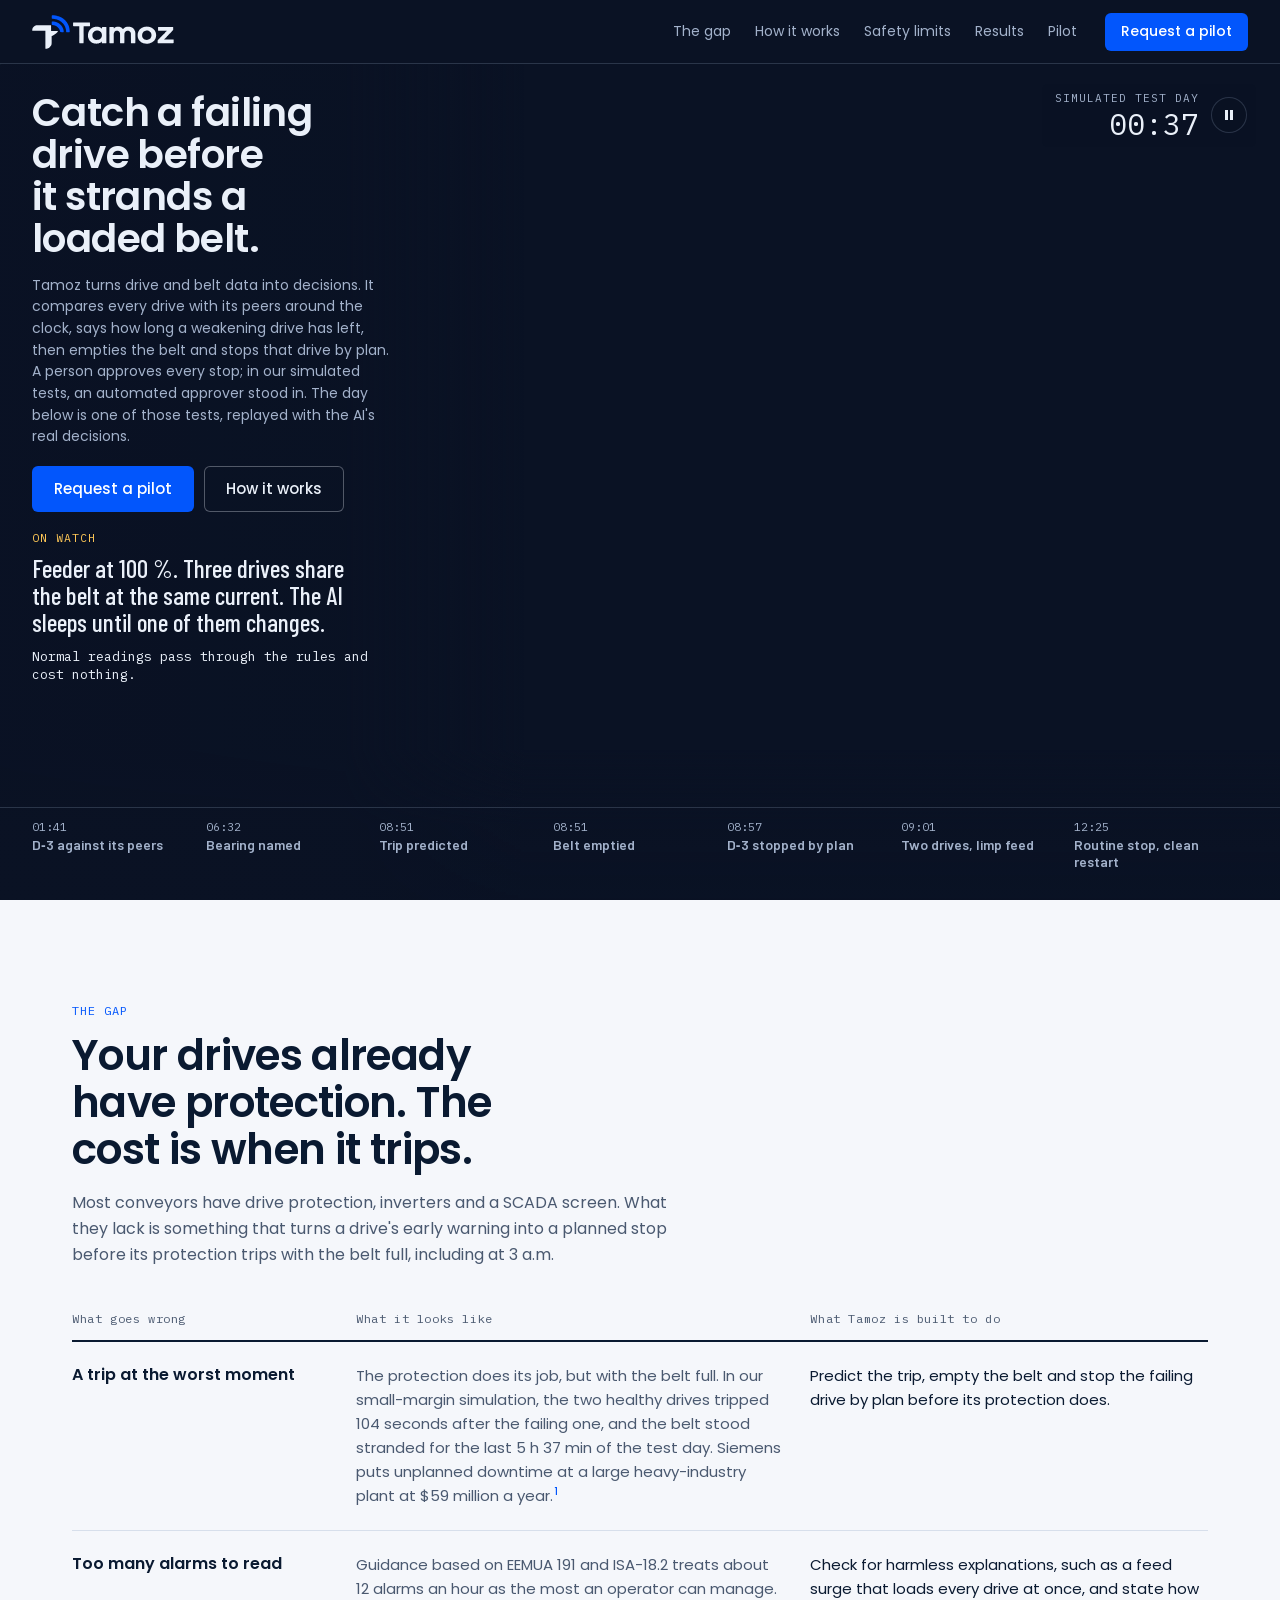
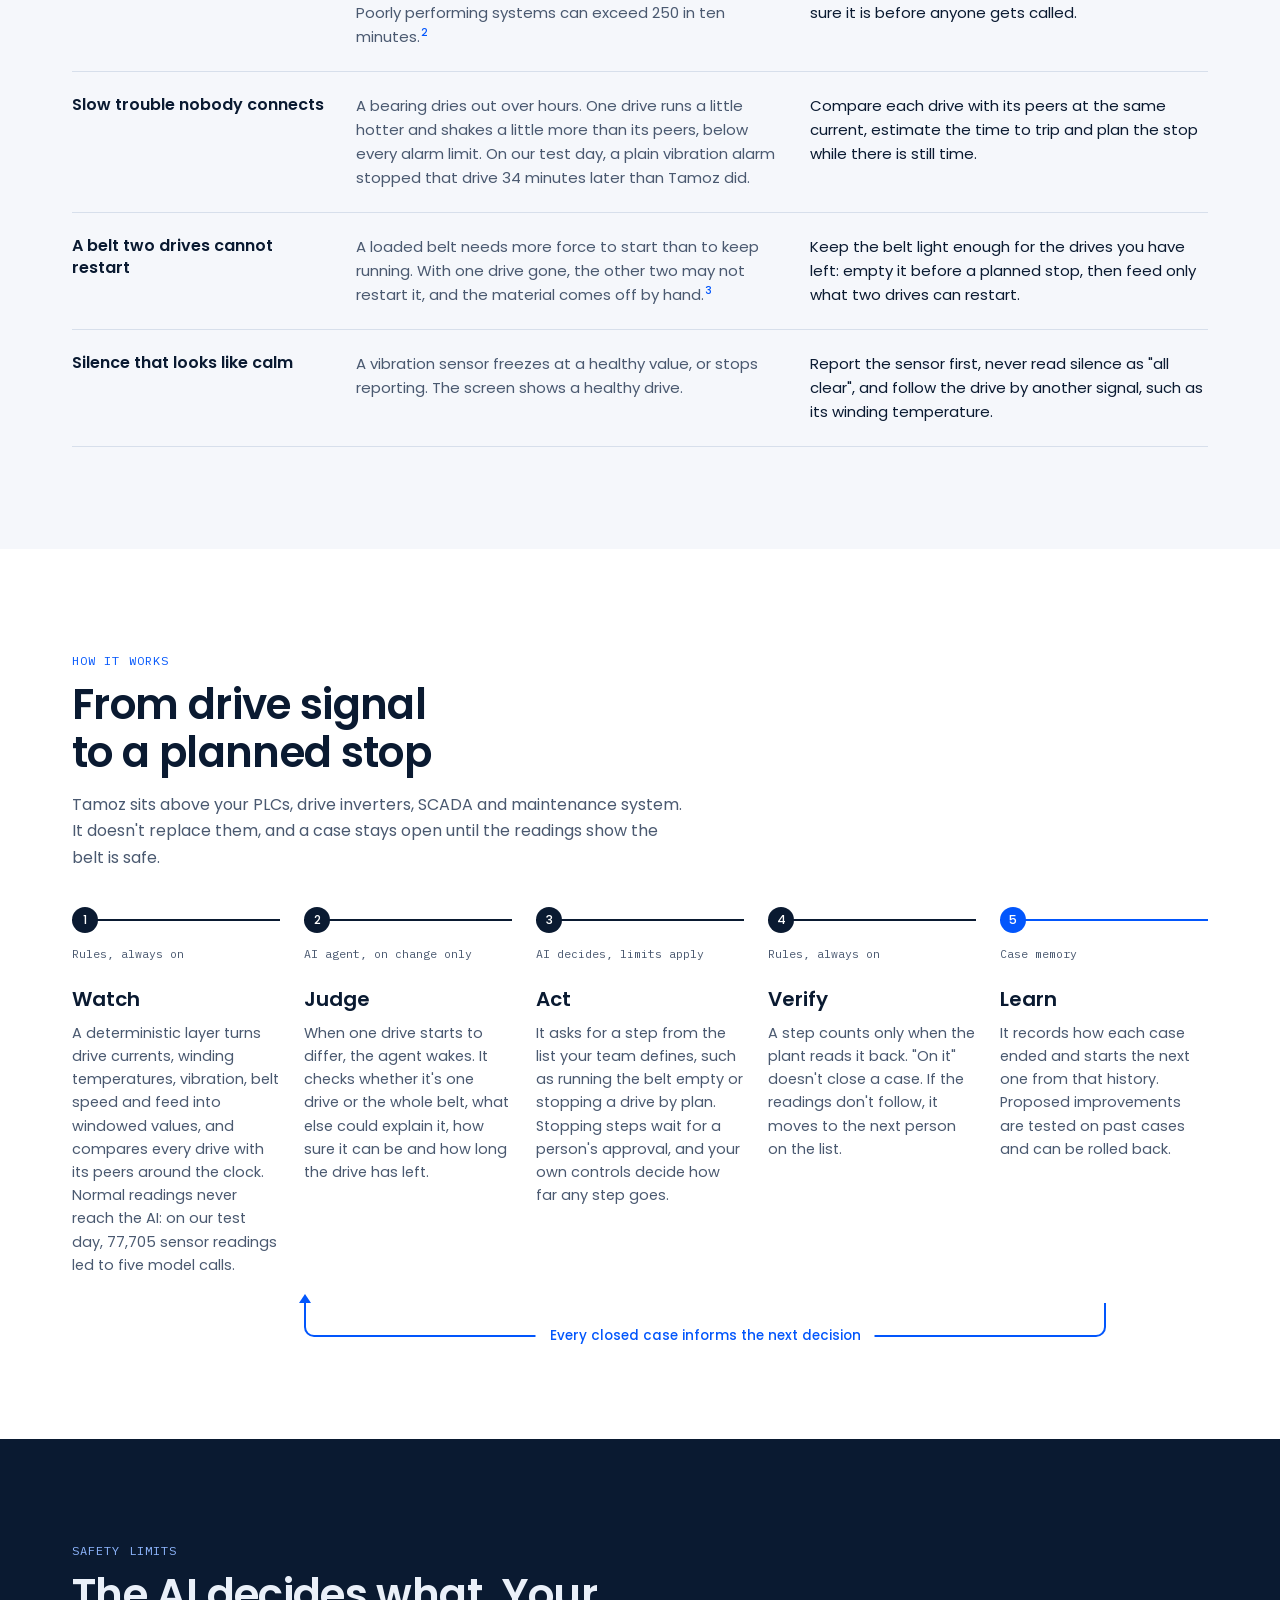
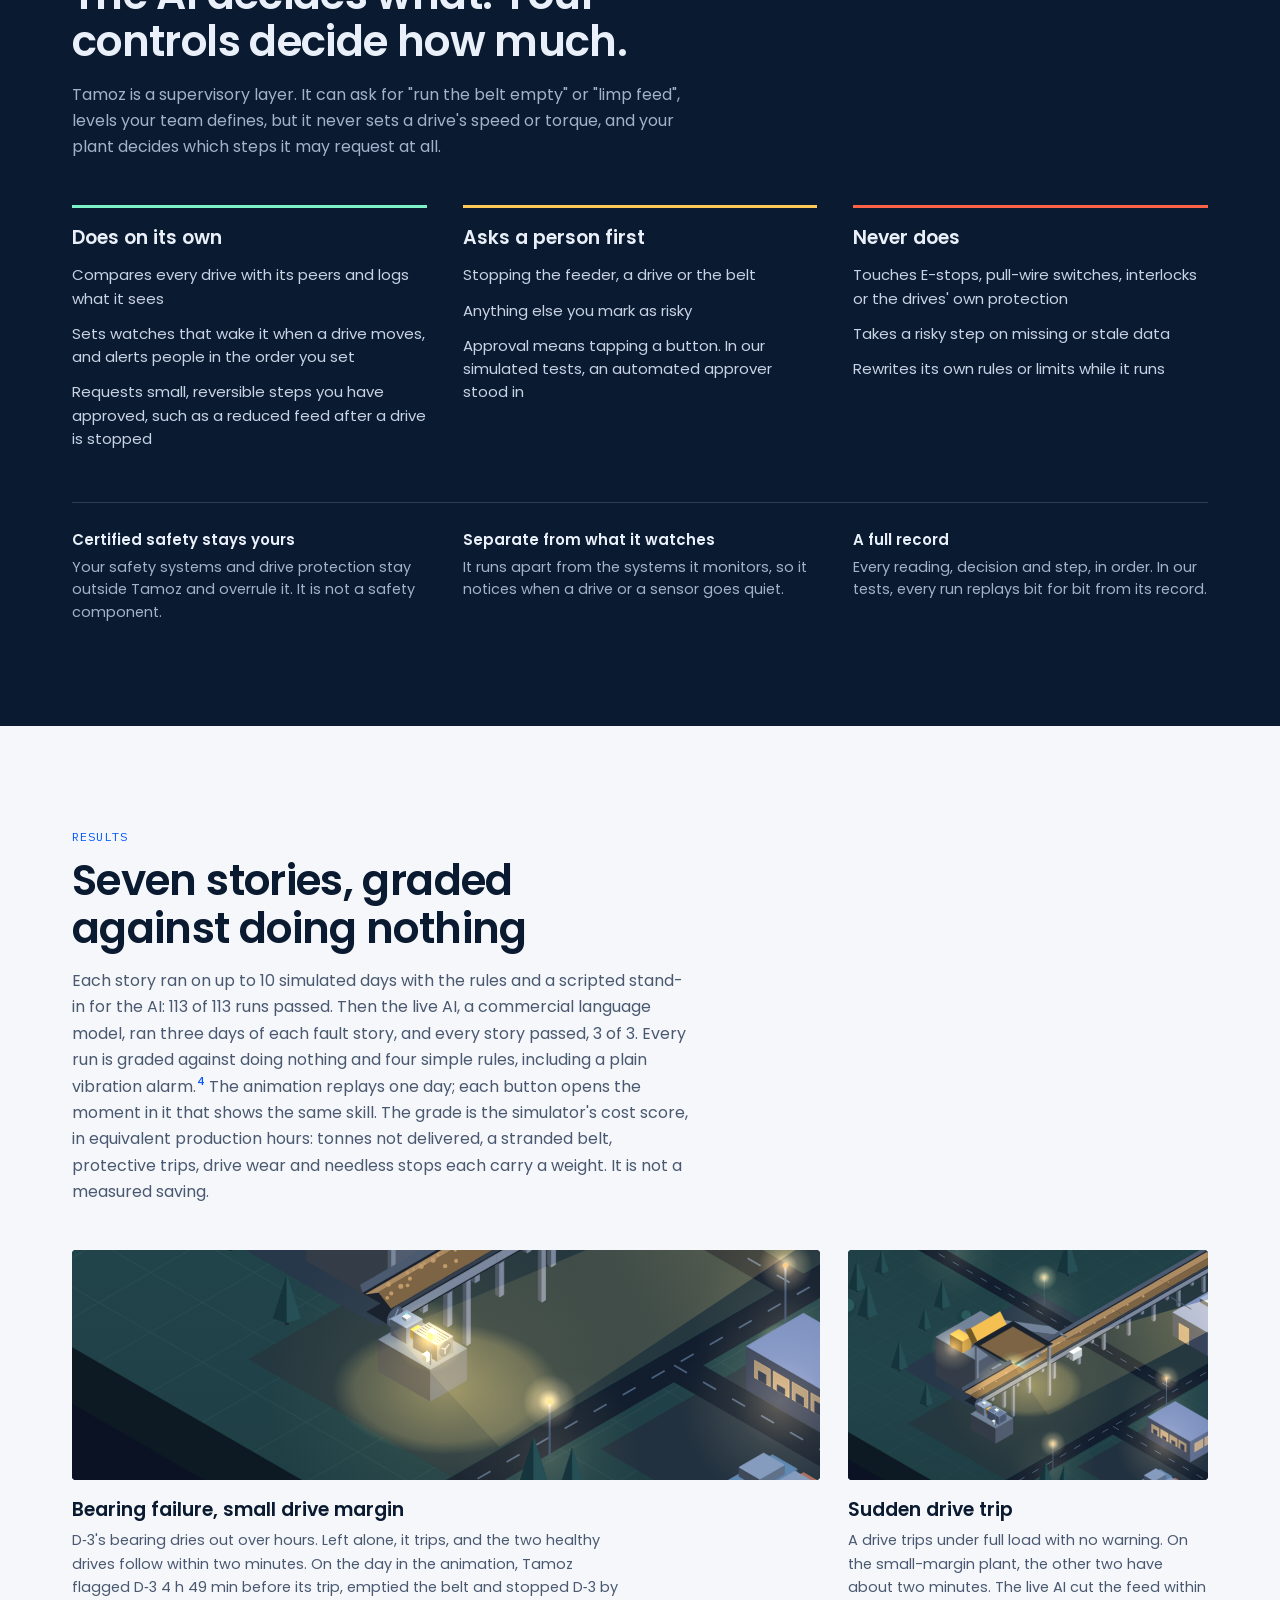
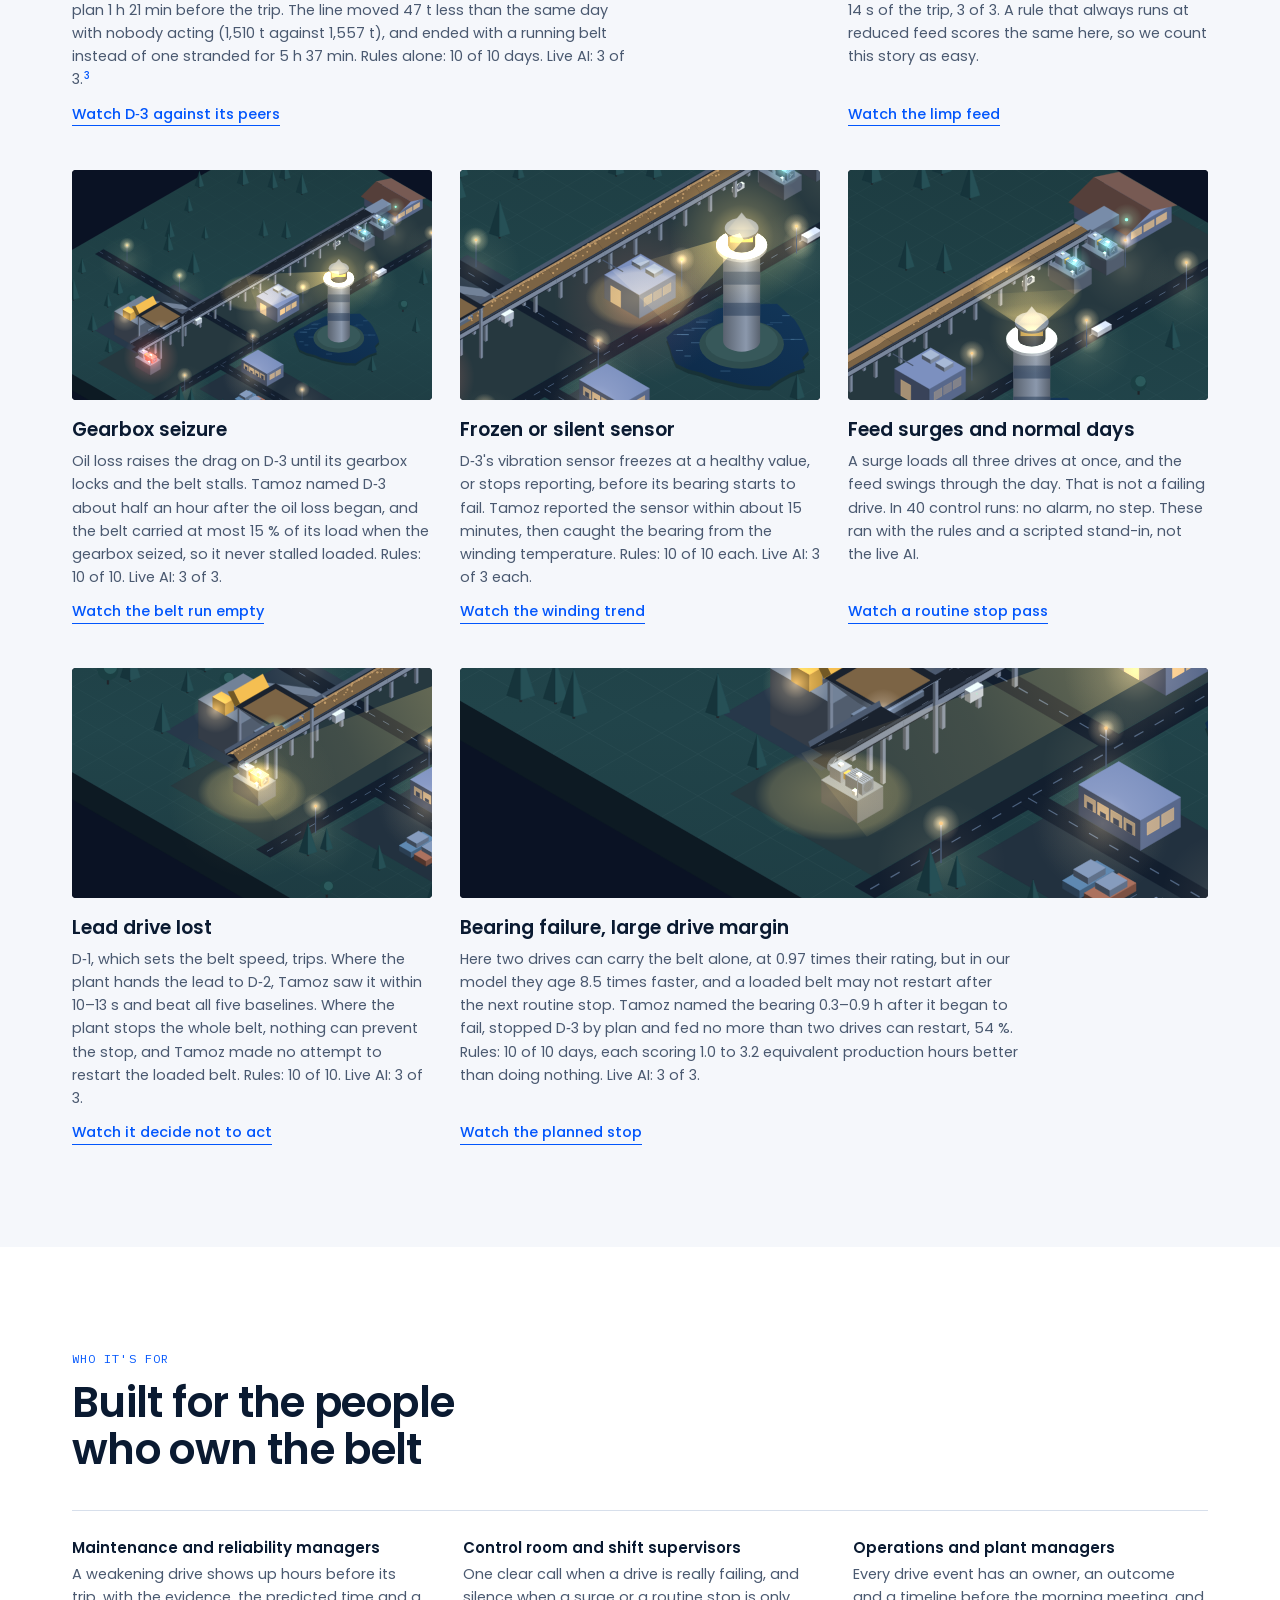
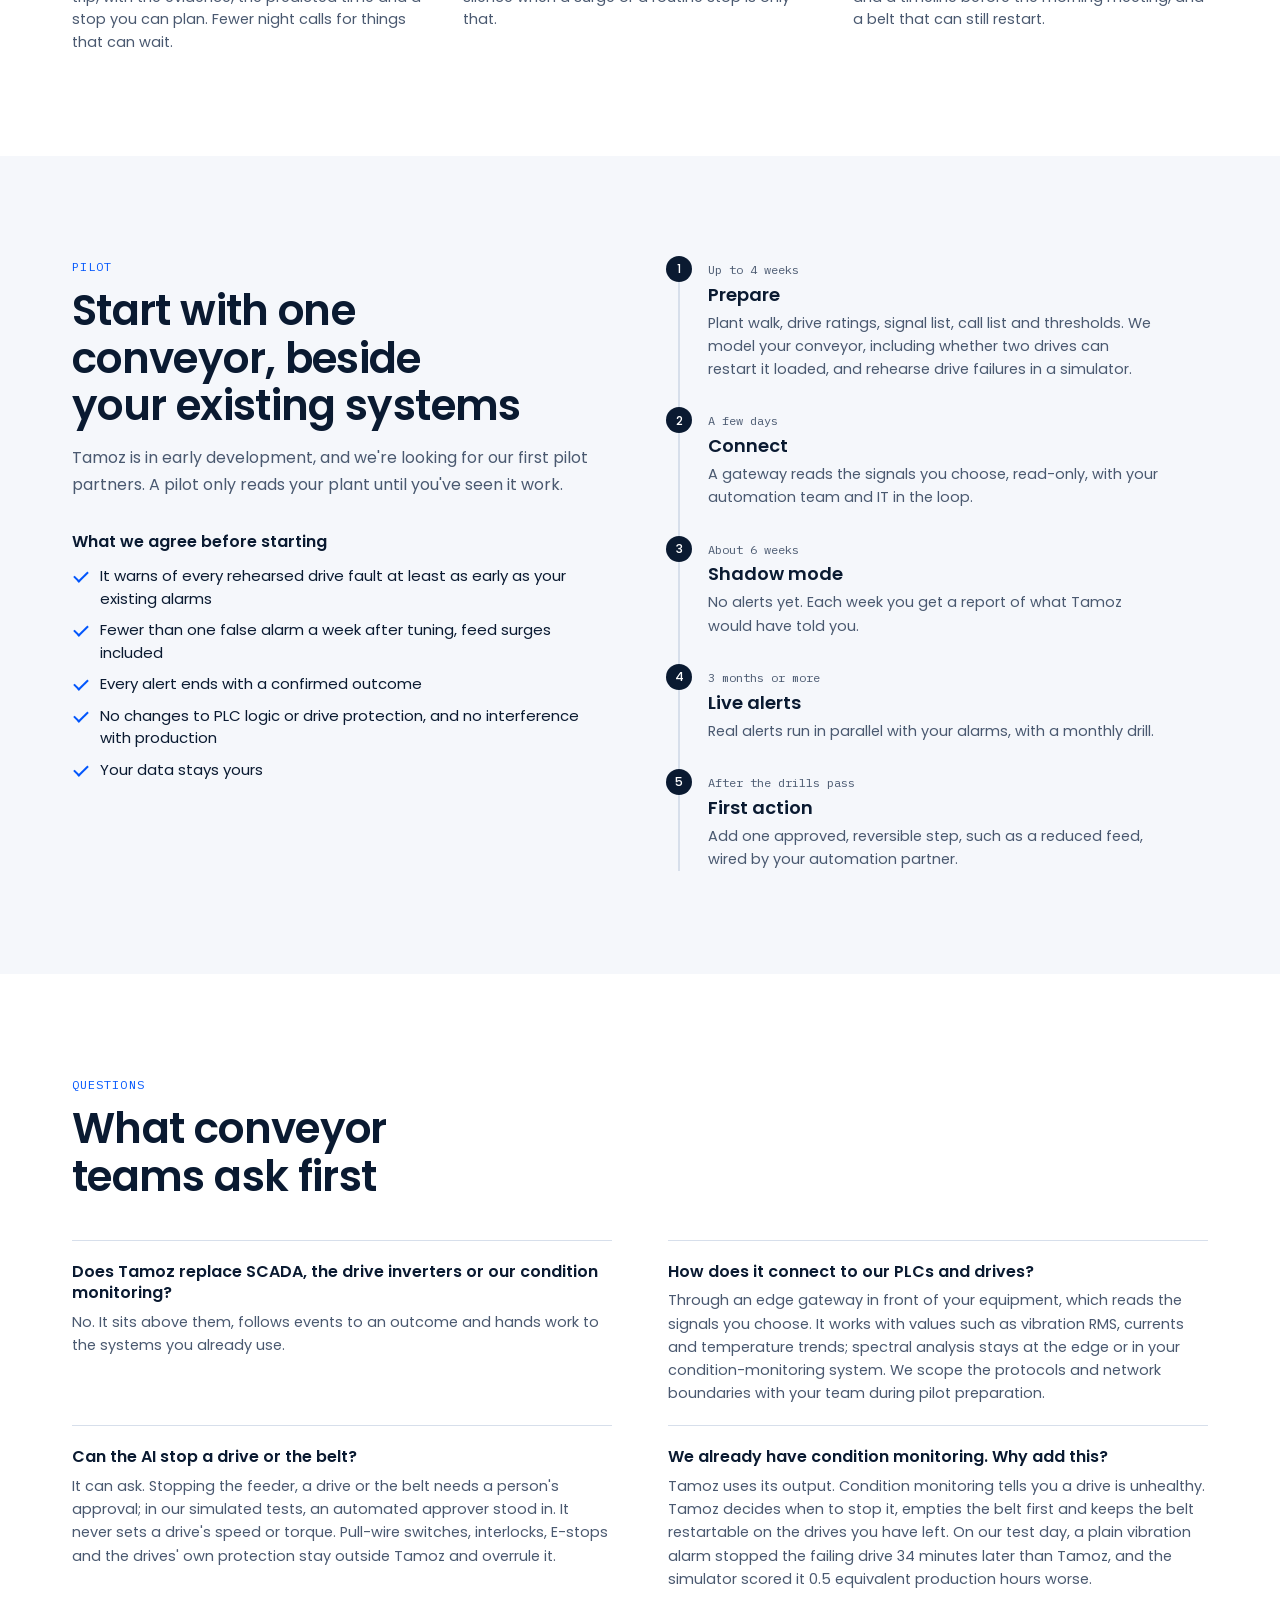
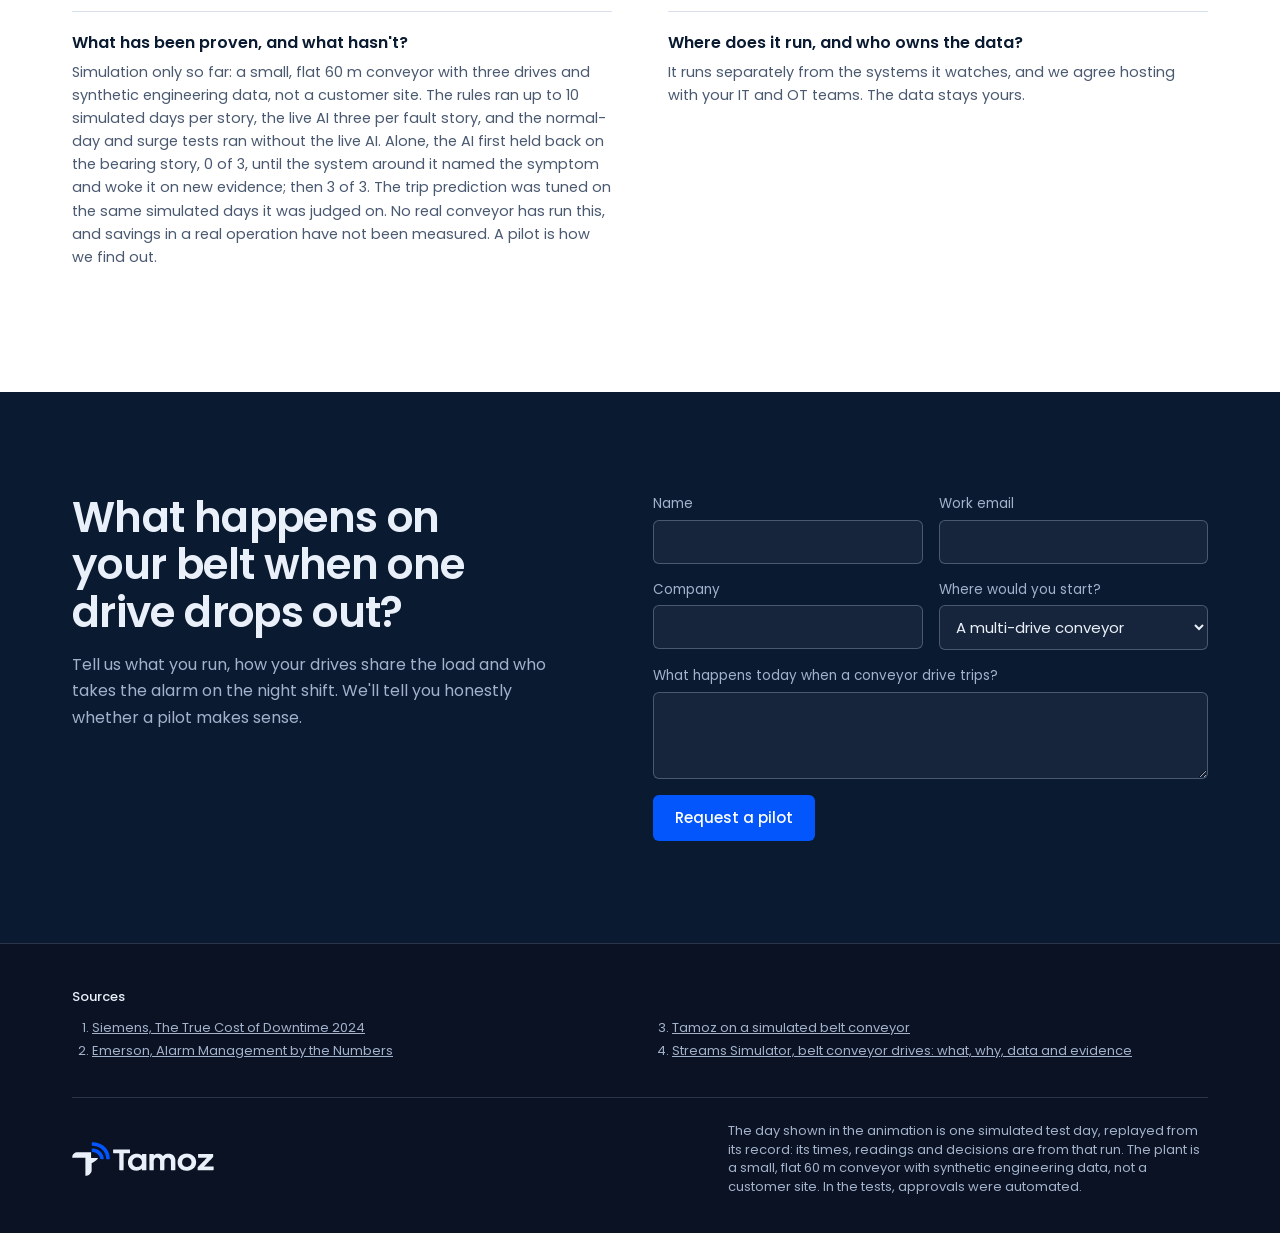
==== commit 4a499461: "Apply review 2 to the conveyor design - R2-1: chapter 0 and chapter 1 tag curves keep moving while t" ====
--- a/designs/conveyor.html
+++ b/designs/conveyor.html
@@ -696,7 +696,7 @@
   const CH = [
     { id: 'peers', name: 'D-3 against its peers', power: 'Compares each drive with its peers', res: 'Watch set', resSt: 'check',
       k: 'D-3 winding above peers', ov: ['0.0 K', 'D-3 stopped'], a: [19.6, 38.2, 2], zoom: 2.2, unit: ' K', dp: 1, wob: .02, L: 16.5,
-      curve: [[0, 0.0], [1.4, 0.0], [2.4, 0.1], [3.0, 0.5], [3.4, 1.0], [5.6, 2.0], [16.5, 2.0]],
+      curve: [[0, 0.0], [1.4, 0.0], [2.4, 0.1], [3.0, 0.5], [3.4, 1.0], [5.6, 2.0], [13.2, 2.0], [16.5, 4.2]],
       sub: l => l < 3.4 ? 'Same current as D-1 and D-2' : l < 10.6 ? 'Same current · winding rising' : 'Watch set on vibration',
       lines: [
         { at: 1.4, time: '01:41', text: 'Sealed truth, hidden from Tamoz until grading: D-3\'s bearing starts losing its lubrication. Nothing shows yet.' },
@@ -708,7 +708,7 @@
       ] },
     { id: 'bearing', name: 'Bearing named', power: 'Names a cause only when the evidence does', res: 'Full feed kept', resSt: 'check',
       k: 'D-3 vibration above peers', ov: ['0.00 mm/s', 'D-3 stopped'], a: [18.5, 38.2, 1.6], ox: -170, zoom: 2.4, unit: ' mm/s', dp: 2, limit: .30, wob: .004, L: 10.5,
-      curve: [[0, 0.10], [1.2, 0.30], [10.5, 0.30]],
+      curve: [[0, 0.26], [1.2, 0.30], [7.6, 0.30], [10.5, 1.25]],
       sub: l => l < 1.2 ? 'Watch at +0.30 mm/s' : 'Bearing named · full feed',
       lines: [
         { at: 1.2, time: '06:32', st: 'check', ev: 'alarm', text: 'Watch fired. D-3\'s vibration is 0.30 mm/s above the best peer, and its winding 4.7 K hotter, at the same current.' },
@@ -757,7 +757,7 @@
         { at: 7.6, time: '09:30', st: 'ok', ev: 'ok', text: 'The belt keeps producing on two drives. D-3 is down to 47 °C.' }
       ] },
     { id: 'restart', name: 'Routine stop, clean restart', power: 'Leaves a routine stop alone', res: 'Restarted', resSt: 'ok',
-      k: 'Belt speed', ov: ['2.0 m/s', '2.0 m/s'], a: [17.7, 12, 1.2], ox: -60, zoom: 2, unit: ' m/s', dp: 1, wob: .004, L: 10.5, noUp: true,
+      k: 'Belt speed', ov: ['2.0 m/s', '2.0 m/s'], a: [17.7, 12, 1.2], ox: 90, zoom: 2, unit: ' m/s', dp: 1, wob: .004, L: 10.5, noUp: true,
       curve: [[0, 2.0], [1.1, 2.0], [1.2, 0.0], [5.2, 0.0], [7.6, 2.0], [10.5, 2.0]],
       sub: l => l < 1.2 ? 'Downstream permit on' : l < 5.2 ? 'Routine stop · 226 kg on the belt' : 'Restarted on two drives',
       lines: [
@@ -1333,11 +1333,11 @@
   const TAGS = CH.map((c, i) => { const t = mkTag(i, nb(c.k)); if (c.ox) t.el.style.setProperty('--ox', c.ox + 'px'); return t; });
   const TOWER = mkTag(-1, 'Tamoz');
   // small permanent names on the plant: anchor in world units, nudge in pixels
-  const LABELS = [['D-1', [BX1 + 2.4, DRV[0].y - .3, 0], 62], ['D-2', [BX1 + 2.4, DRV[1].y + .3, 0], 30], ['D-3', [BX1 + 2.4, DRV[2].y + .3, 0], 0], ['F-1', [15.8, 36.9, 0], -12]].map(([name, at, dx]) => {
+  const LABELS = [['D-1', [BX1 + 2.1, DRV[0].y, .3]], ['D-2', [BX1 + 1, DRV[1].y + .7, .1]], ['D-3', [BX1 + 2.1, DRV[2].y + .4, .2]], ['F-1', [18.45, 36.3, .1]]].map(([name, at]) => {
     const el = document.createElement('div'); el.className = 'wlabel'; el.textContent = nb(name); tagsEl.prepend(el);
-    return { el, at, dx, tx: 0, ty: 0 };
+    return { el, at, tx: 0, ty: 0 };
   });
-  TOWER.el.dataset.st = 'tower'; TOWER.el.style.setProperty('--ox', '66px');
+  TOWER.el.dataset.st = 'tower'; TOWER.el.style.setProperty('--ox', '-36px');
 
   function readingAt(i, l) {
     const c = CH[i], cu = c.curve;
@@ -1384,8 +1384,10 @@
     place(TOWER, sx, sy, overview ? 1 : 0);
     TOWER.el.classList.toggle('keep', overview);
     for (const lb of LABELS) {
-      const [sx, sy] = P(...lb.at), x = Math.round((sx - cam.x) * cam.z + camScreen().x + lb.dx), y = Math.round((sy - cam.y) * cam.z + camScreen().y);
+      const [sx, sy] = P(...lb.at), x = Math.round((sx - cam.x) * cam.z + camScreen().x), y = Math.round((sy - cam.y) * cam.z + camScreen().y);
       if (x !== lb.tx || y !== lb.ty) { lb.el.style.transform = `translate(${x}px,${y}px)`; lb.tx = x; lb.ty = y; }
+      // like the compact tags, the labels stay out of the small phone overview
+      lb.el.style.opacity = phone && overview ? 0 : 1;
     }
   }
 
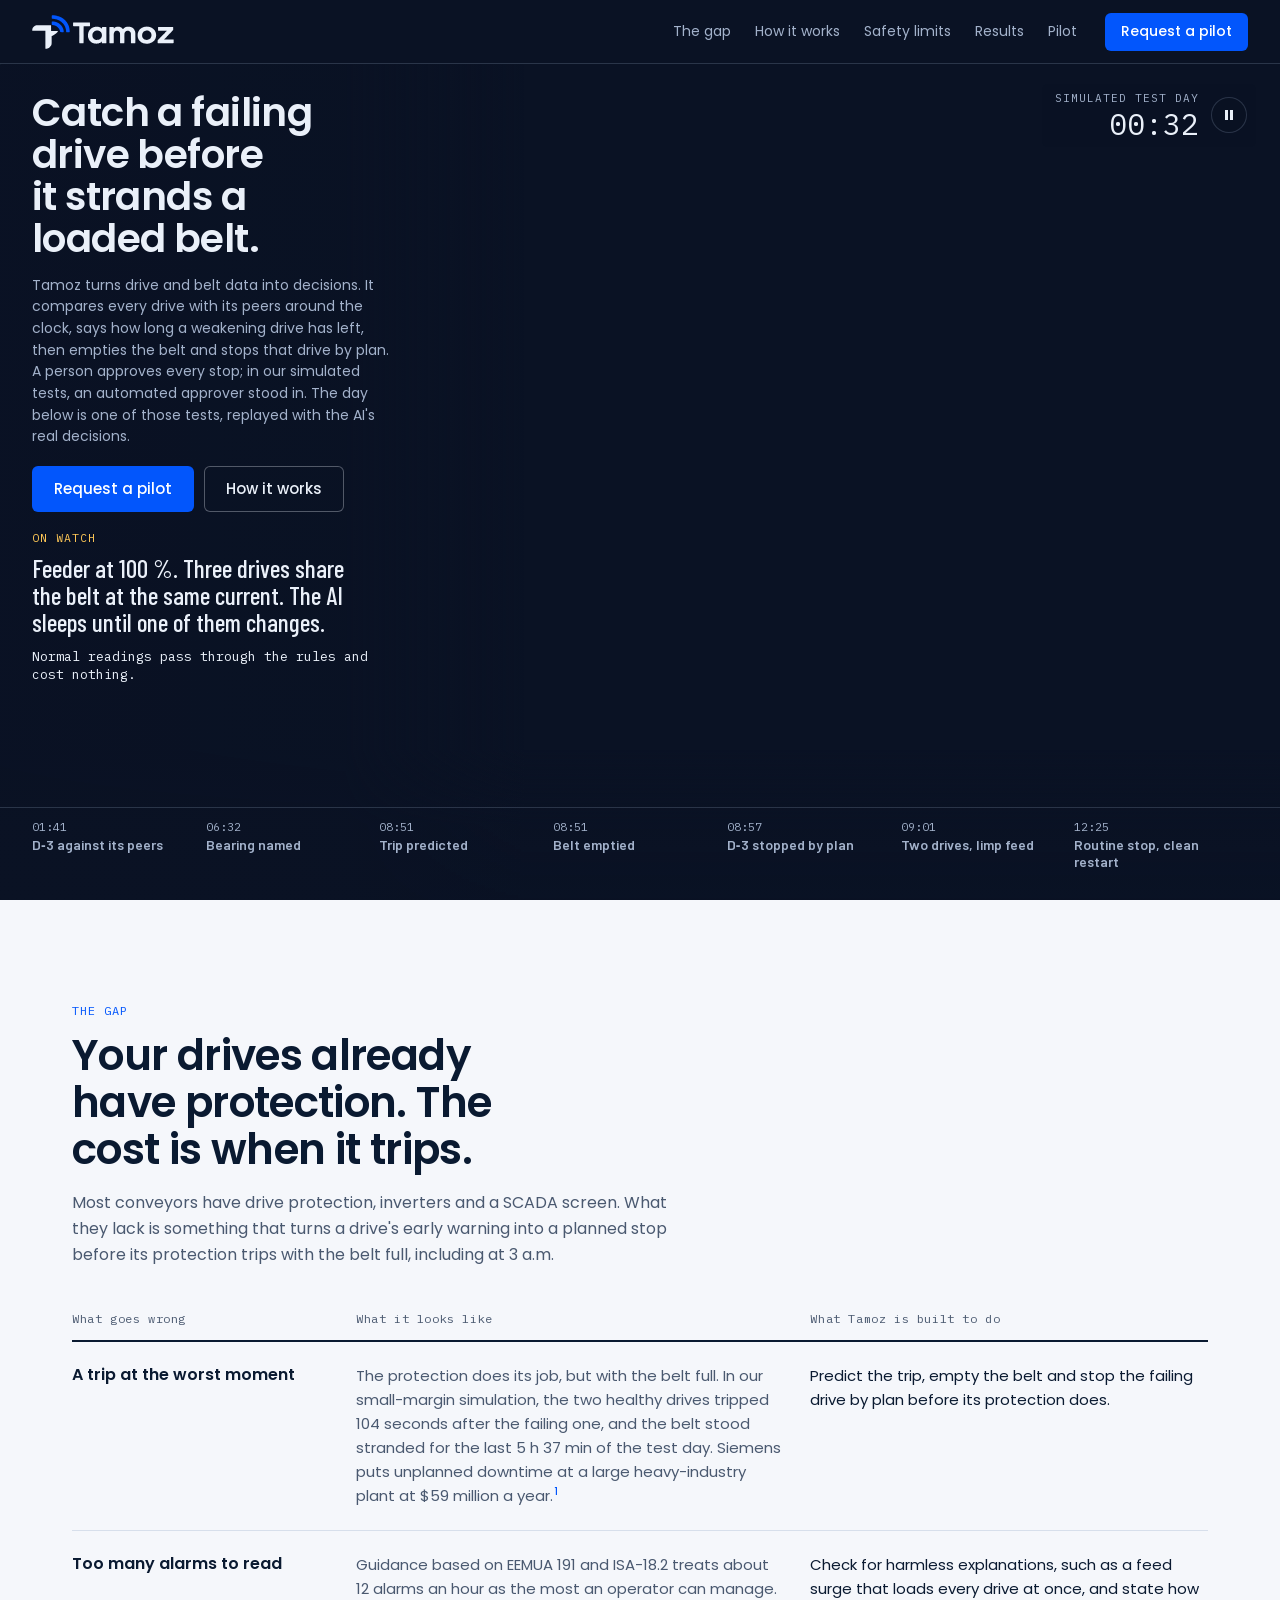
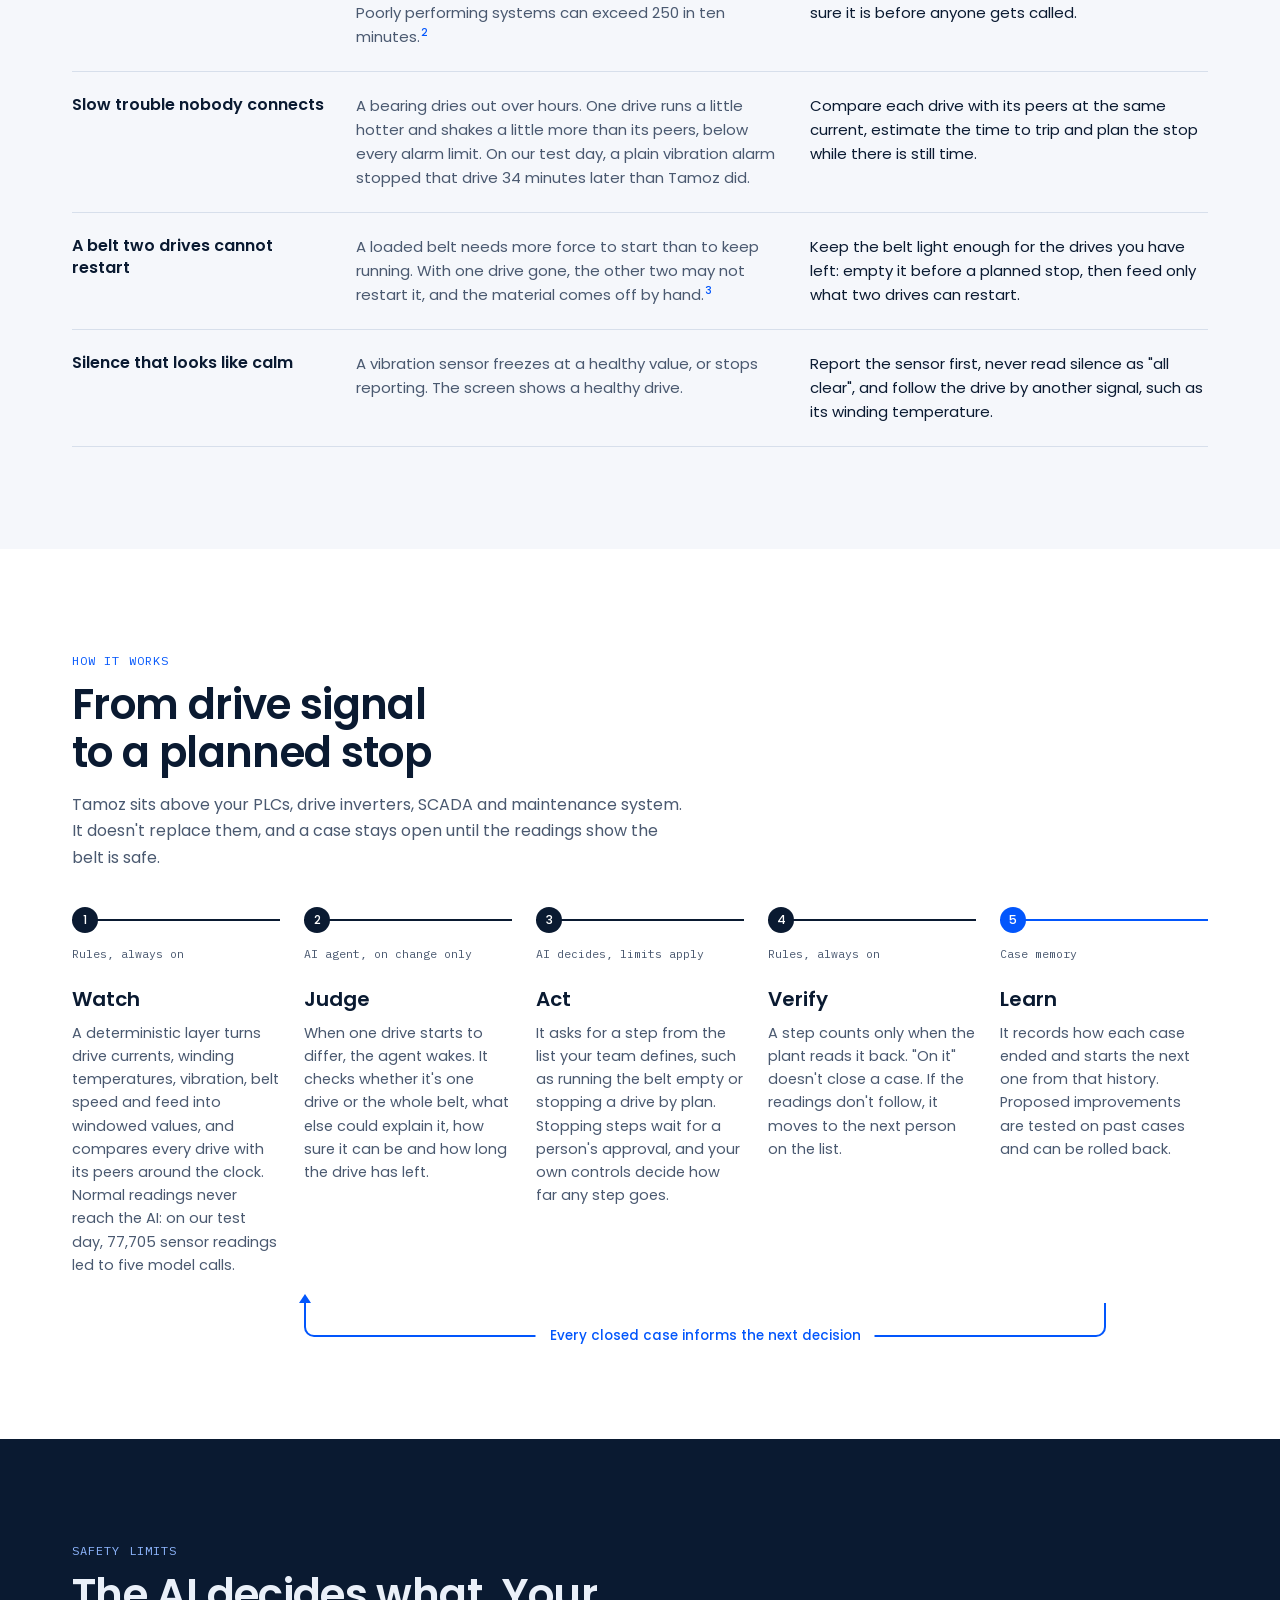
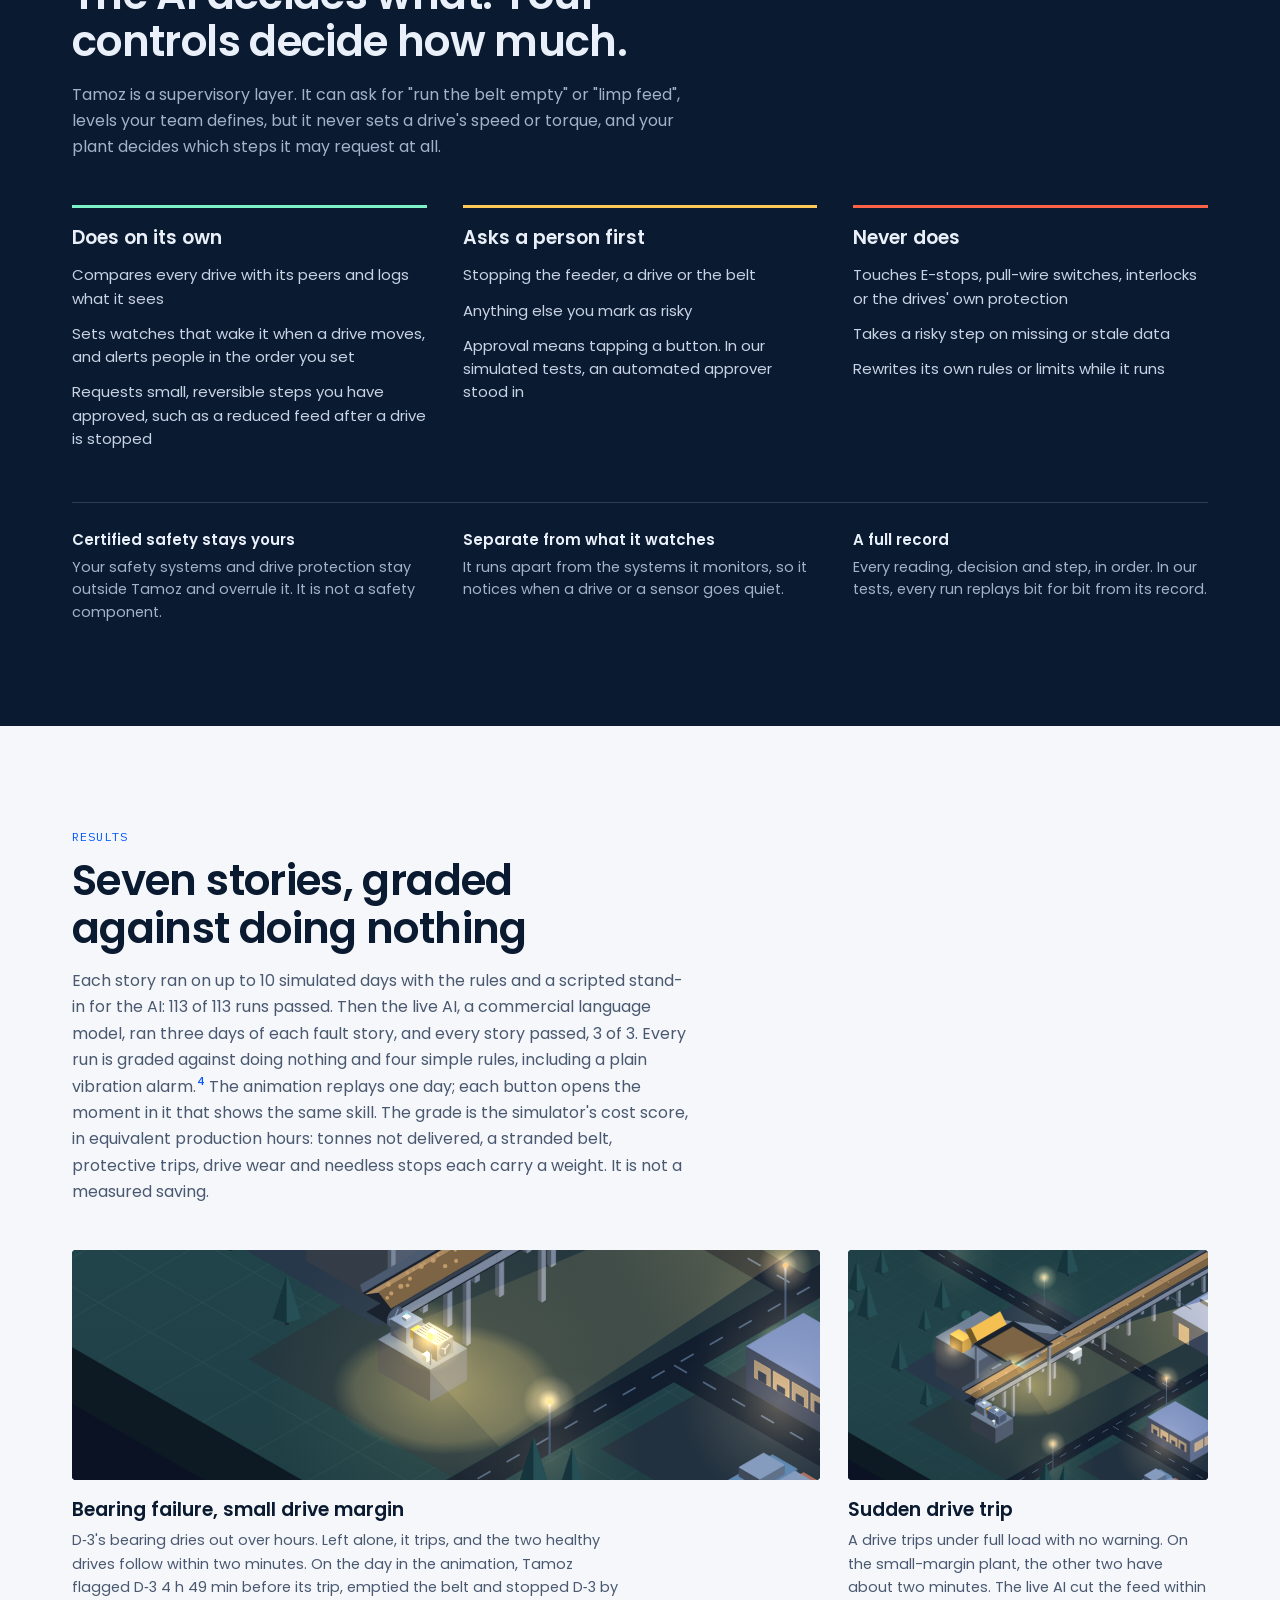
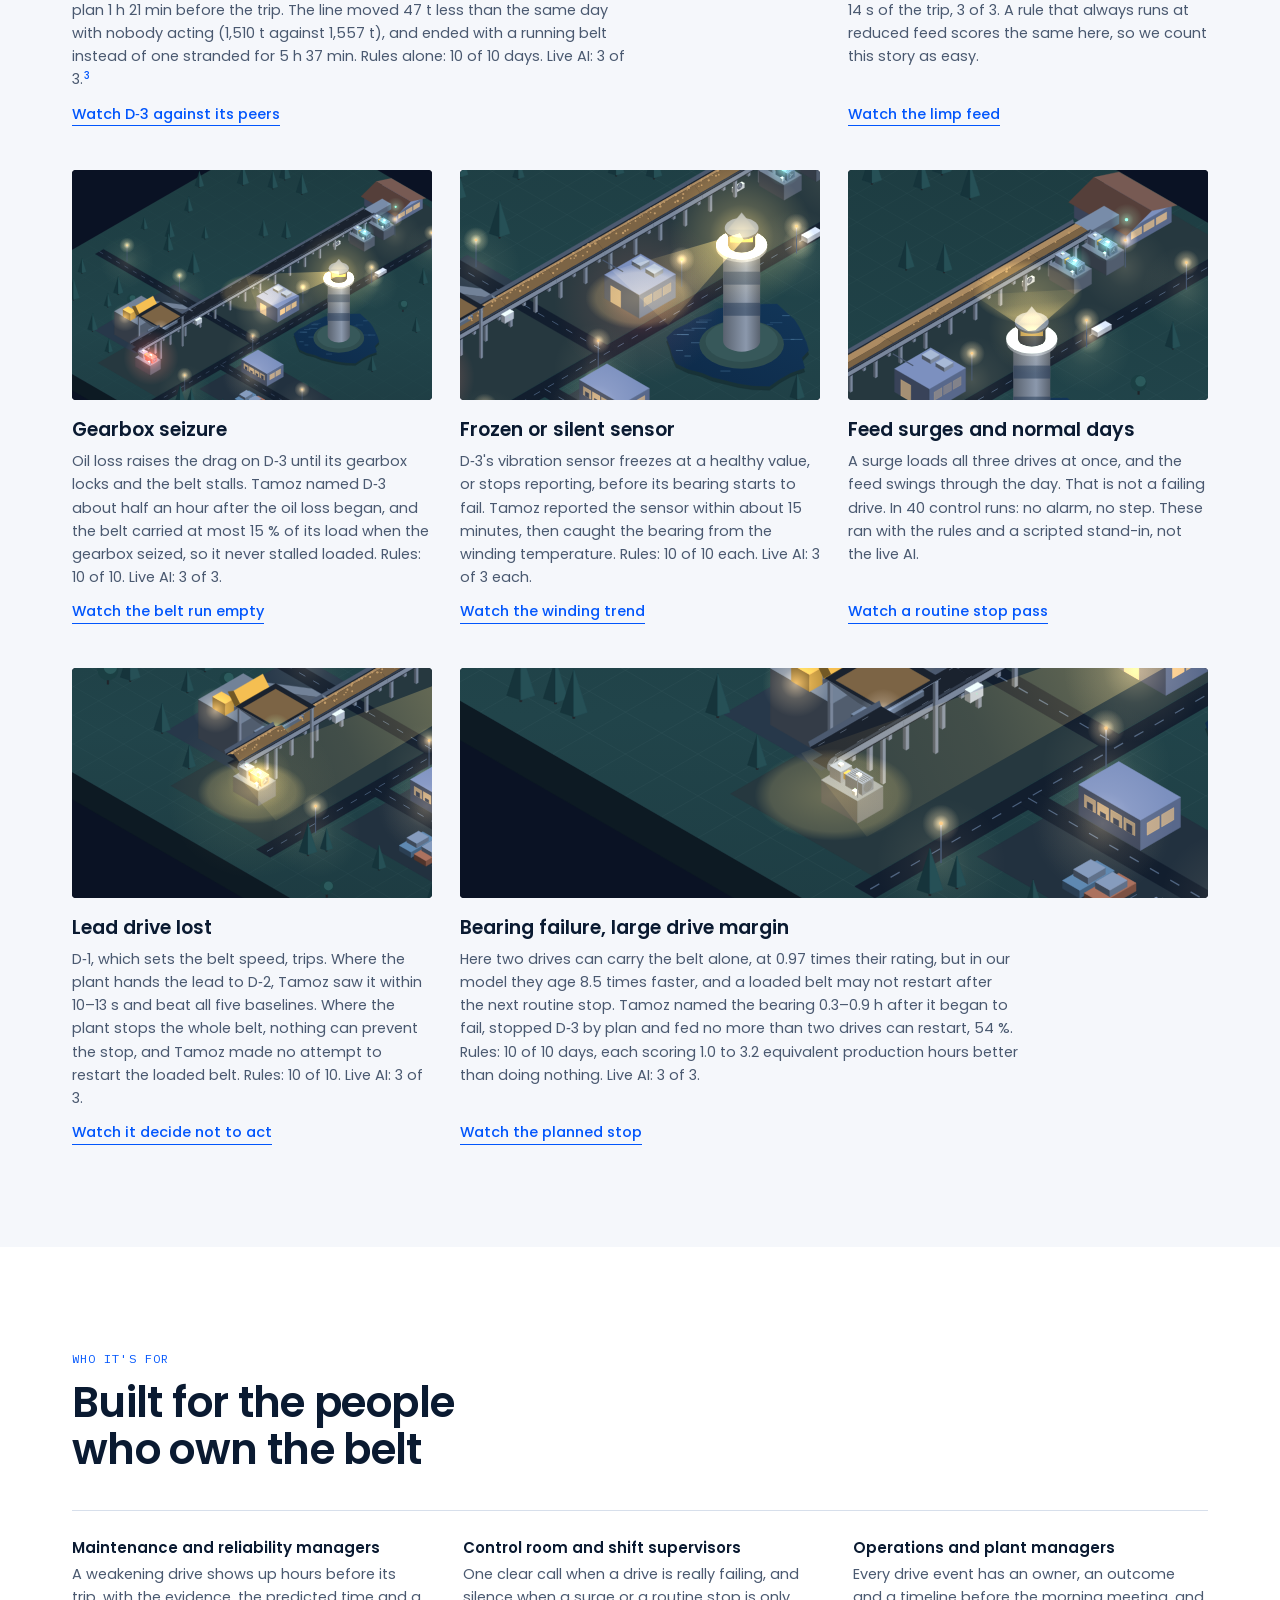
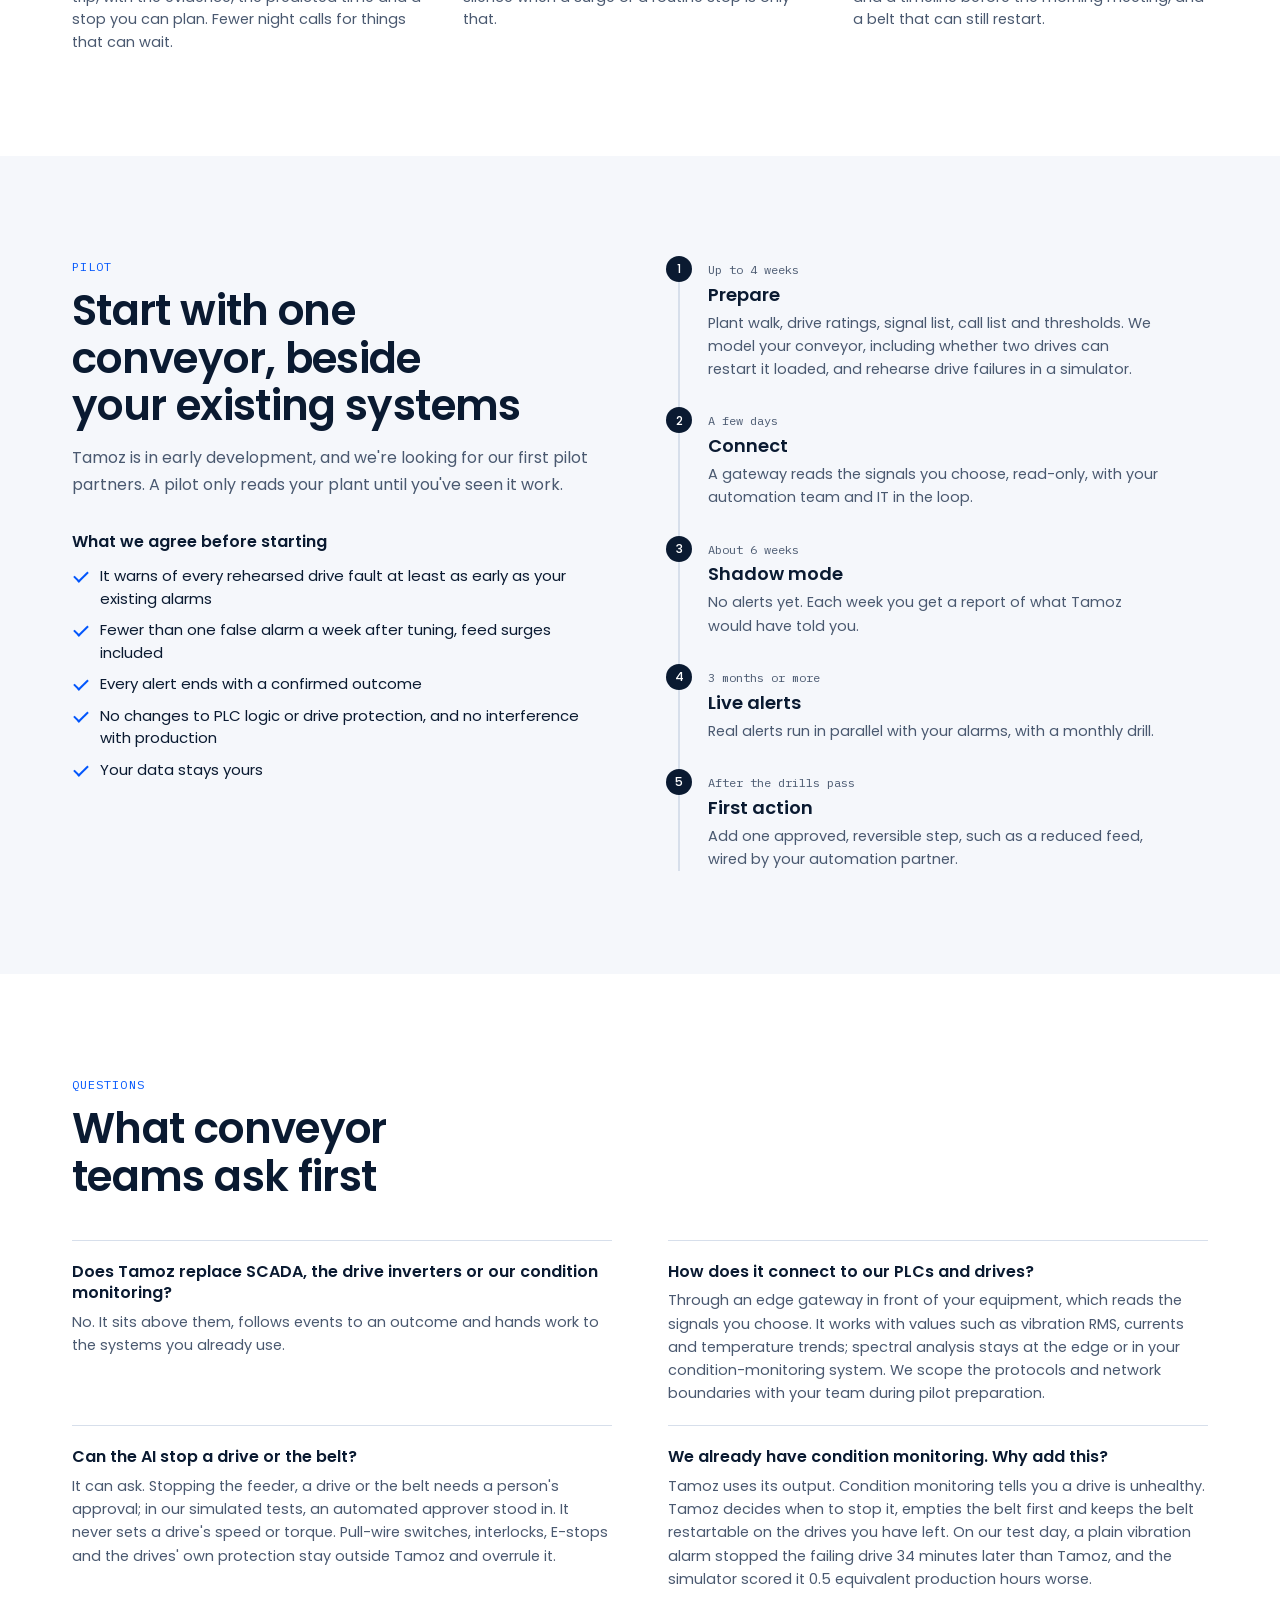
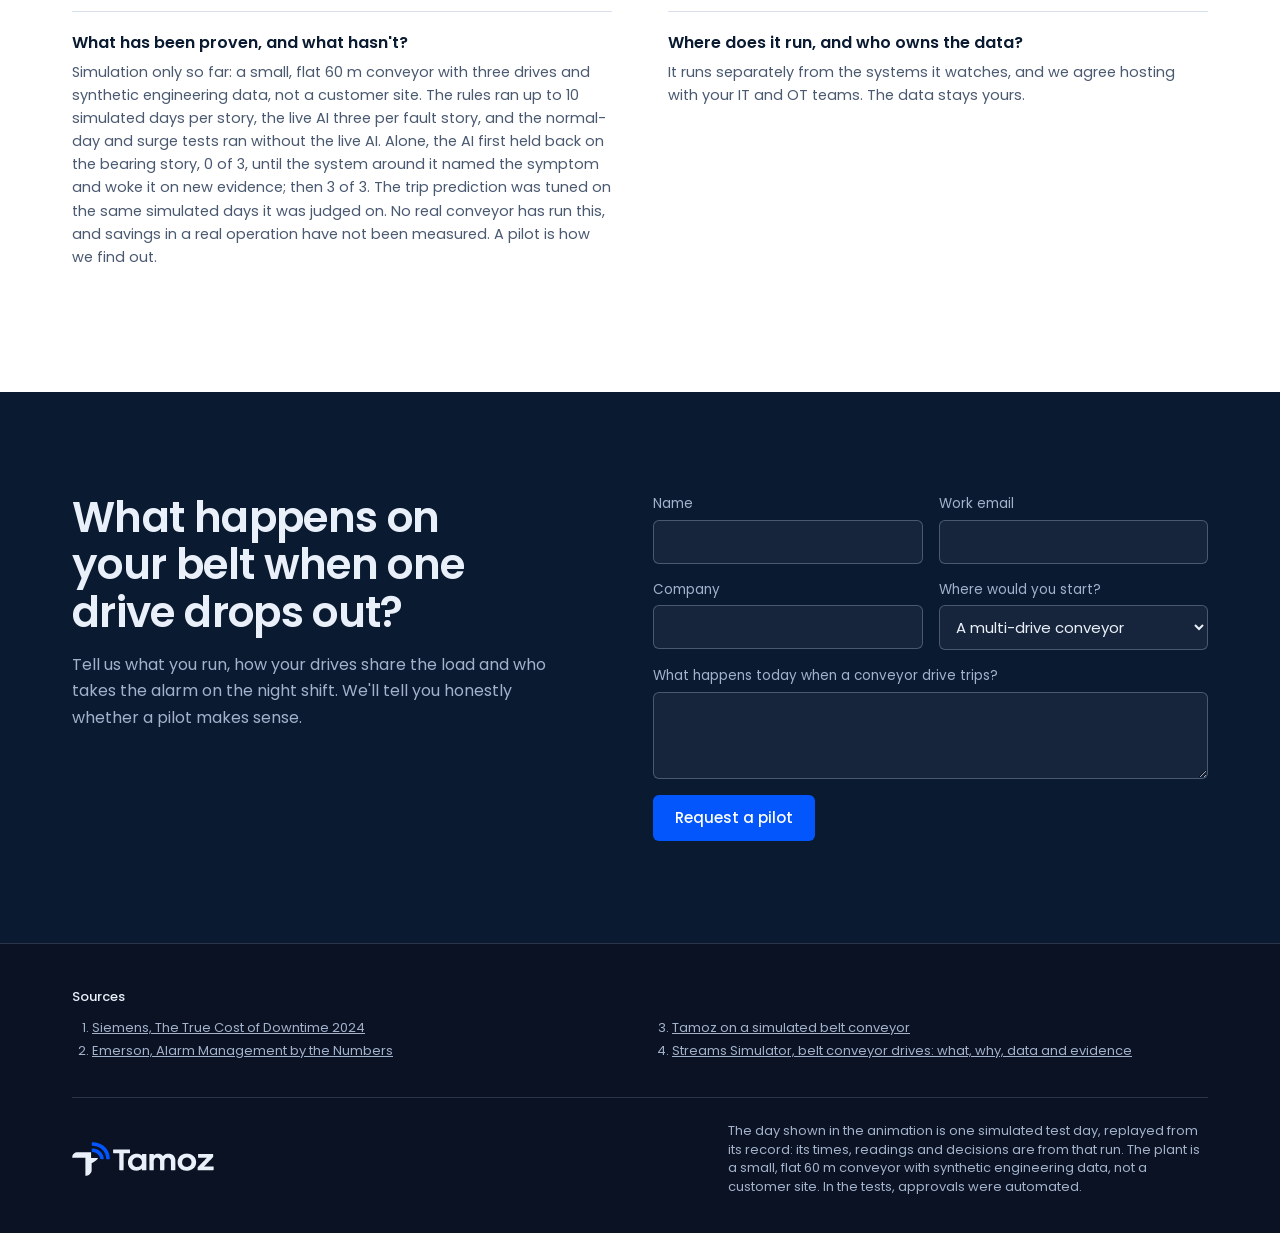
==== commit 632273ad: "Hide the F-1 label while D-3 is the subject R3-1: in the chapter 0 and 4 close-ups the F-1 label lan" ====
--- a/designs/conveyor.html
+++ b/designs/conveyor.html
@@ -1386,8 +1386,8 @@
     for (const lb of LABELS) {
       const [sx, sy] = P(...lb.at), x = Math.round((sx - cam.x) * cam.z + camScreen().x), y = Math.round((sy - cam.y) * cam.z + camScreen().y);
       if (x !== lb.tx || y !== lb.ty) { lb.el.style.transform = `translate(${x}px,${y}px)`; lb.tx = x; lb.ty = y; }
-      // like the compact tags, the labels stay out of the small phone overview
-      lb.el.style.opacity = phone && overview ? 0 : 1;
+      // like the compact tags, the labels stay out of the small phone overview; F-1 steps aside while D-3 is the subject
+      lb.el.style.opacity = (phone && overview) || (lb.el.textContent.startsWith('F') && [0, 1, 4].includes(curIdx())) ? 0 : 1;
     }
   }
 
